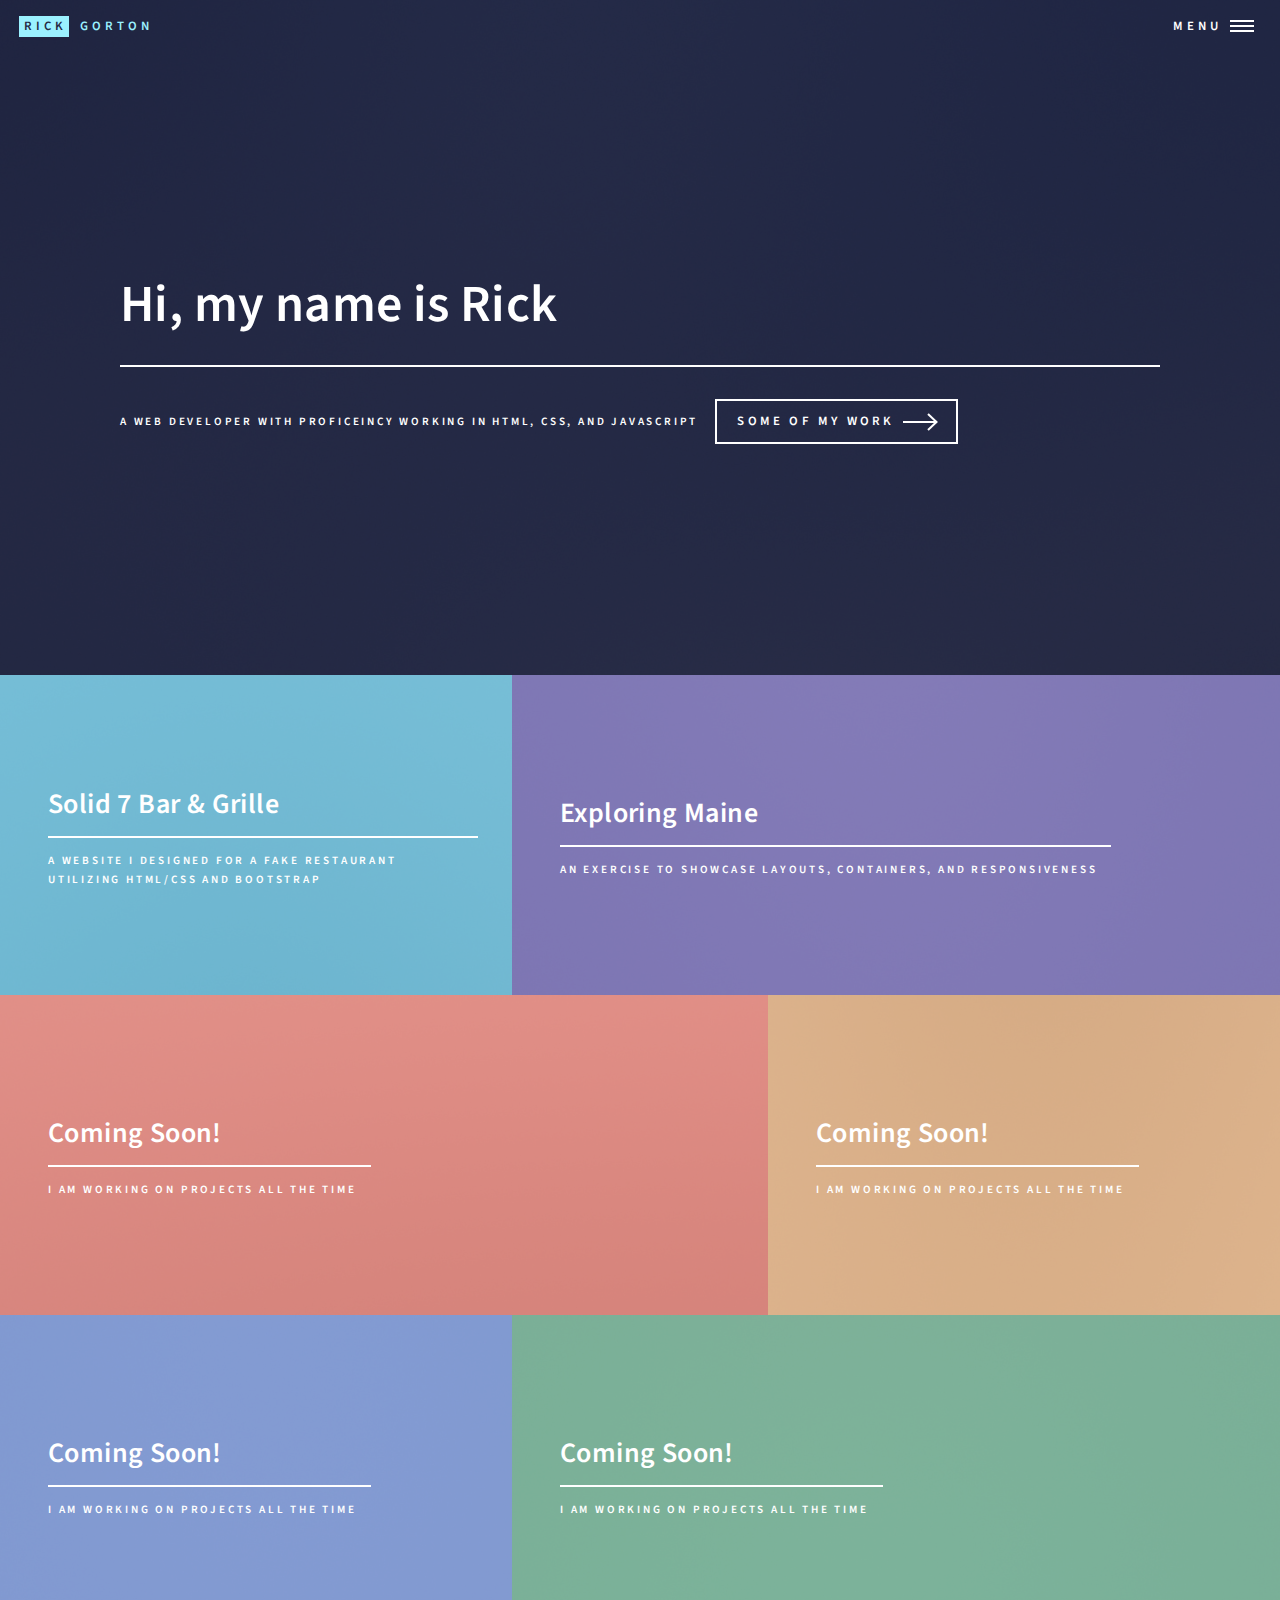
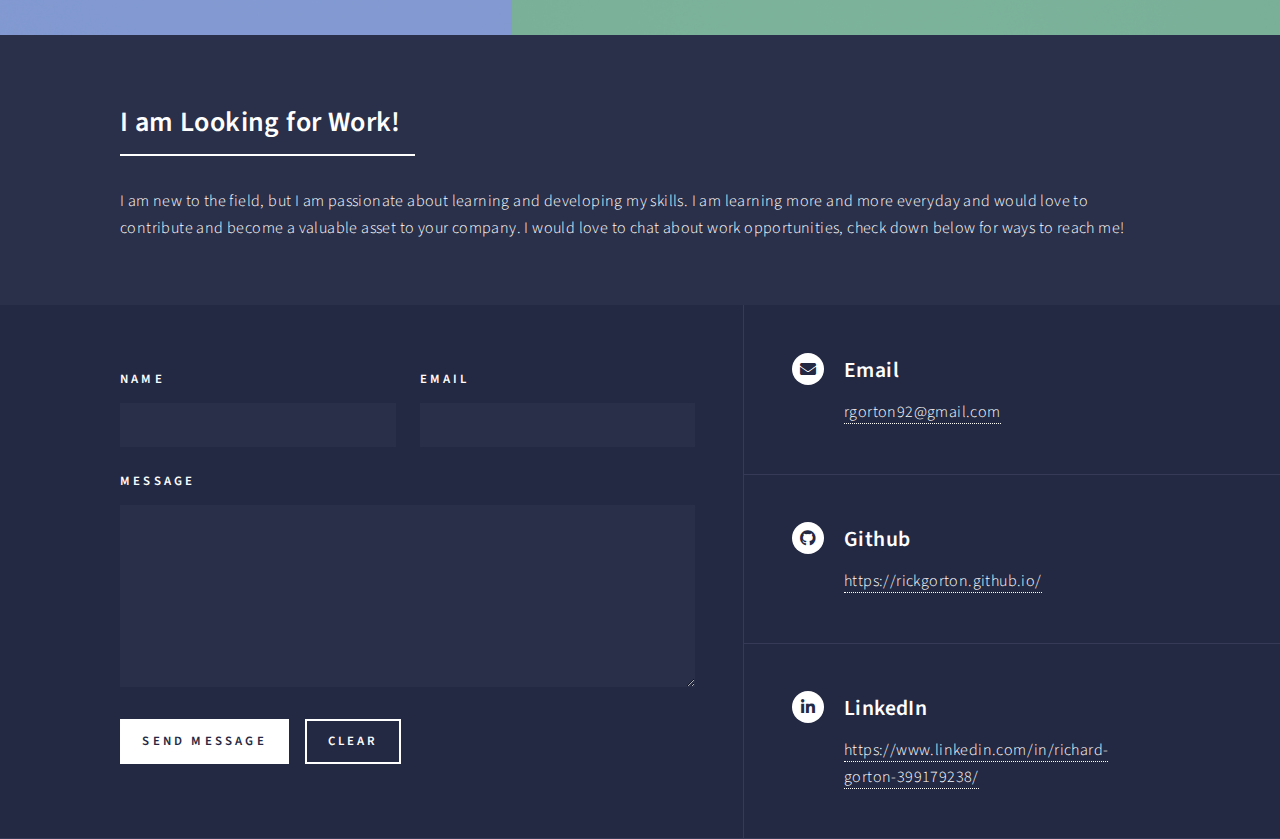
==== index.html @ b858488a "Add files via upload" ====
<!DOCTYPE HTML>
<html>

<head>
	<title>My Portfolio</title>
	<meta charset="utf-8" />
	<meta name="viewport" content="width=device-width, initial-scale=1, user-scalable=no" />
	<link rel="stylesheet" href="assets/css/main.css" />
	<noscript>
		<link rel="stylesheet" href="assets/css/noscript.css" />
	</noscript>
</head>

<body class="is-preload">

	<!-- Wrapper -->
	<div id="wrapper">

		<!-- Header -->
		<header id="header" class="alt">
			<a href="index.html" class="logo"><strong>Rick</strong> <span>Gorton</span></a>
			<nav>
				<a href="#menu">Menu</a>
			</nav>
		</header>

		<!-- Menu -->
		<nav id="menu">
			<ul class="links">
				<li><a href="index.html">Home</a></li>
				<li><a href="Solid 7/Solid 7.html">Restaurant Site Demo</a></li>
				<li><a href="Column Site/index.html">Photo Blog Demo</a></li>
				<li><a href="elements.html">Elements</a></li>
			</ul>
		</nav>

		<!-- Banner -->
		<section id="banner" class="major">
			<div class="inner">
				<header class="major">
					<h1>Hi, my name is Rick</h1>
				</header>
				<div class="content">
					<p>A Web Developer with proficeincy working in HTML, CSS, and Javascript</p>
					<ul class="actions">
						<li><a href="#one" class="button next scrolly">Some of my Work</a></li>
					</ul>
				</div>
			</div>
		</section>

		<!-- Main -->
		<div id="main">

			<!-- One -->
			<section id="one" class="tiles">
				<article>
					<span class="image">
						<img src="images/pic01.jpg" alt="" />
					</span>
					<header class="major">
						<h3><a href="Solid 7/Solid 7.html" class="link">Solid 7 Bar & Grille</a></h3>
						<p>A website I designed for a fake Restaurant utilizing HTML/CSS and Bootstrap</p>
					</header>
				</article>
				<article>
					<span class="image">
						<img src="images/pic02.jpg" alt="" />
					</span>
					<header class="major">
						<h3><a href="Column Site/index.html" class="link">Exploring Maine</a></h3>
						<p>An exercise to showcase layouts, containers, and responsiveness</p>
					</header>
				</article>
				<article>
					<span class="image">
						<img src="images/pic03.jpg" alt="" />
					</span>
					<header class="major">
						<h3>Coming Soon!</a></h3>
						<p>I am working on projects all the time</p>
					</header>
				</article>
				<article>
					<span class="image">
						<img src="images/pic04.jpg" alt="" />
					</span>
					<header class="major">
						<h3>Coming Soon!</a></h3>
						<p>I am working on projects all the time</p>
					</header>
				</article>
				<article>
					<span class="image">
						<img src="images/pic05.jpg" alt="" />
					</span>
					<header class="major">
						<h3>Coming Soon!</a></h3>
						<p>I am working on projects all the time</p>
					</header>
				</article>
				<article>
					<span class="image">
						<img src="images/pic06.jpg" alt="" />
					</span>
					<header class="major">
						<h3>Coming Soon!</a></h3>
						<p>I am working on projects all the time</p>
					</header>
				</article>
			</section>

			<!-- Two -->
			<section id="two">
				<div class="inner">
					<header class="major">
						<h2>I am Looking for Work!</h2>
					</header>
					<p> I am new to the field, but I am passionate about learning and developing my skills. I am
						learning more and more everyday and would love to contribute and become a valuable asset to your
						company. I would love to chat about work opportunities, check down below for ways to reach me!
					</p>
				</div>
			</section>

		</div>

		<!-- Contact -->
		<section id="contact">
			<div class="inner">
				<section>
					<form method="post" action="#">
						<div class="fields">
							<div class="field half">
								<label for="name">Name</label>
								<input type="text" name="name" id="name" required />
							</div>
							<div class="field half">
								<label for="email">Email</label>
								<input type="text" name="email" id="email" required />
							</div>
							<div class="field">
								<label for="message">Message</label>
								<textarea name="message" id="message" rows="6" required></textarea>
							</div>
						</div>
						<ul class="actions">
							<li><input type="submit" value="Send Message" class="primary" /></li>
							<li><input type="reset" value="Clear" /></li>
						</ul>
					</form>
				</section>
				<section class="split">
					<section>
						<div class="contact-method">
							<span class="icon solid alt fa-envelope"></span>
							<h3>Email</h3>
							<a href="mailto:rgorton92@gmail.com">rgorton92@gmail.com</a>
						</div>
					</section>
					<section>
						<div class="contact-method">
							<span class="icon brands alt fa-github"></span>
							<h3>Github</h3>
							<span><a href="https://rickgorton.github.io/">https://rickgorton.github.io/</a></span>
						</div>
					</section>
					<section>
						<div class="contact-method">
							<span class="icon brands alt fa-linkedin-in"></span>
							<h3>LinkedIn</h3>
							<span><a
									href="https://www.linkedin.com/in/richard-gorton-399179238/">https://www.linkedin.com/in/richard-gorton-399179238/</a></span>
						</div>
					</section>
				</section>
			</div>
		</section>
	</div>

	<!-- Scripts -->
	<script src="assets/js/jquery.min.js"></script>
	<script src="assets/js/jquery.scrolly.min.js"></script>
	<script src="assets/js/jquery.scrollex.min.js"></script>
	<script src="assets/js/browser.min.js"></script>
	<script src="assets/js/breakpoints.min.js"></script>
	<script src="assets/js/util.js"></script>
	<script src="assets/js/main.js"></script>

</body>

</html>
---- assets/css/main.css ----
@import url(fontawesome-all.min.css);
@import url("https://fonts.googleapis.com/css?family=Source+Sans+Pro:300,300italic,600,600italic");

/*
	Forty by HTML5 UP
	html5up.net | @ajlkn
	Free for personal and commercial use under the CCA 3.0 license (html5up.net/license)
*/

html, body, div, span, applet, object,
iframe, h1, h2, h3, h4, h5, h6, p, blockquote,
pre, a, abbr, acronym, address, big, cite,
code, del, dfn, em, img, ins, kbd, q, s, samp,
small, strike, strong, sub, sup, tt, var, b,
u, i, center, dl, dt, dd, ol, ul, li, fieldset,
form, label, legend, table, caption, tbody,
tfoot, thead, tr, th, td, article, aside,
canvas, details, embed, figure, figcaption,
footer, header, hgroup, menu, nav, output, ruby,
section, summary, time, mark, audio, video {
	margin: 0;
	padding: 0;
	border: 0;
	font-size: 100%;
	font: inherit;
	vertical-align: baseline;}

article, aside, details, figcaption, figure,
footer, header, hgroup, menu, nav, section {
	display: block;}

body {
	line-height: 1;
}

ol, ul {
	list-style: none;
}

blockquote, q {
	quotes: none;
}

	blockquote:before, blockquote:after, q:before, q:after {
		content: '';
		content: none;
	}

table {
	border-collapse: collapse;
	border-spacing: 0;
}

body {
	-webkit-text-size-adjust: none;
}

mark {
	background-color: transparent;
	color: inherit;
}

input::-moz-focus-inner {
	border: 0;
	padding: 0;
}

input, select, textarea {
	-moz-appearance: none;
	-webkit-appearance: none;
	-ms-appearance: none;
	appearance: none;
}

/* Basic */

	@-ms-viewport {
		width: device-width;
	}

	body {
		-ms-overflow-style: scrollbar;
	}

	@media screen and (max-width: 480px) {

		html, body {
			min-width: 320px;
		}

	}

	html {
		box-sizing: border-box;
	}

	*, *:before, *:after {
		box-sizing: inherit;
	}

	body {
		background: #242943;
	}

		body.is-preload *, body.is-preload *:before, body.is-preload *:after {
			-moz-animation: none !important;
			-webkit-animation: none !important;
			-ms-animation: none !important;
			animation: none !important;
			-moz-transition: none !important;
			-webkit-transition: none !important;
			-ms-transition: none !important;
			transition: none !important;
		}

/* Type */

	body, input, select, textarea {
		color: #ffffff;
		font-family: "Source Sans Pro", Helvetica, sans-serif;
		font-size: 17pt;
		font-weight: 300;
		letter-spacing: 0.025em;
		line-height: 1.65;
	}

		@media screen and (max-width: 1680px) {

			body, input, select, textarea {
				font-size: 14pt;
			}

		}

		@media screen and (max-width: 1280px) {

			body, input, select, textarea {
				font-size: 12pt;
			}

		}

		@media screen and (max-width: 360px) {

			body, input, select, textarea {
				font-size: 11pt;
			}

		}

	a {
		-moz-transition: color 0.2s ease-in-out, border-bottom-color 0.2s ease-in-out;
		-webkit-transition: color 0.2s ease-in-out, border-bottom-color 0.2s ease-in-out;
		-ms-transition: color 0.2s ease-in-out, border-bottom-color 0.2s ease-in-out;
		transition: color 0.2s ease-in-out, border-bottom-color 0.2s ease-in-out;
		border-bottom: dotted 1px;
		color: inherit;
		text-decoration: none;
	}

		a:hover {
			border-bottom-color: transparent;
			color: #9bf1ff !important;
		}

		a:active {
			color: #53e3fb !important;
		}

	strong, b {
		color: #ffffff;
		font-weight: 600;
	}

	em, i {
		font-style: italic;
	}

	p {
		margin: 0 0 2em 0;
	}

	h1, h2, h3, h4, h5, h6 {
		color: #ffffff;
		font-weight: 600;
		line-height: 1.65;
		margin: 0 0 1em 0;
	}

		h1 a, h2 a, h3 a, h4 a, h5 a, h6 a {
			color: inherit;
			border-bottom: 0;
		}

	h1 {
		font-size: 2.5em;
	}

	h2 {
		font-size: 1.75em;
	}

	h3 {
		font-size: 1.35em;
	}

	h4 {
		font-size: 1.1em;
	}

	h5 {
		font-size: 0.9em;
	}

	h6 {
		font-size: 0.7em;
	}

	@media screen and (max-width: 736px) {

		h1 {
			font-size: 2em;
		}

		h2 {
			font-size: 1.5em;
		}

		h3 {
			font-size: 1.25em;
		}

	}

	sub {
		font-size: 0.8em;
		position: relative;
		top: 0.5em;
	}

	sup {
		font-size: 0.8em;
		position: relative;
		top: -0.5em;
	}

	blockquote {
		border-left: solid 4px rgba(212, 212, 255, 0.1);
		font-style: italic;
		margin: 0 0 2em 0;
		padding: 0.5em 0 0.5em 2em;
	}

	code {
		background: rgba(212, 212, 255, 0.035);
		font-family: "Courier New", monospace;
		font-size: 0.9em;
		margin: 0 0.25em;
		padding: 0.25em 0.65em;
	}

	pre {
		-webkit-overflow-scrolling: touch;
		font-family: "Courier New", monospace;
		font-size: 0.9em;
		margin: 0 0 2em 0;
	}

		pre code {
			display: block;
			line-height: 1.75;
			padding: 1em 1.5em;
			overflow-x: auto;
		}

	hr {
		border: 0;
		border-bottom: solid 1px rgba(212, 212, 255, 0.1);
		margin: 2em 0;
	}

		hr.major {
			margin: 3em 0;
		}

	.align-left {
		text-align: left;
	}

	.align-center {
		text-align: center;
	}

	.align-right {
		text-align: right;
	}

/* Row */

	.row {
		display: flex;
		flex-wrap: wrap;
		box-sizing: border-box;
		align-items: stretch;
	}

		.row > * {
			box-sizing: border-box;
		}

		.row.gtr-uniform > * > :last-child {
			margin-bottom: 0;
		}

		.row.aln-left {
			justify-content: flex-start;
		}

		.row.aln-center {
			justify-content: center;
		}

		.row.aln-right {
			justify-content: flex-end;
		}

		.row.aln-top {
			align-items: flex-start;
		}

		.row.aln-middle {
			align-items: center;
		}

		.row.aln-bottom {
			align-items: flex-end;
		}

		.row > .imp {
			order: -1;
		}

		.row > .col-1 {
			width: 8.33333%;
		}

		.row > .off-1 {
			margin-left: 8.33333%;
		}

		.row > .col-2 {
			width: 16.66667%;
		}

		.row > .off-2 {
			margin-left: 16.66667%;
		}

		.row > .col-3 {
			width: 25%;
		}

		.row > .off-3 {
			margin-left: 25%;
		}

		.row > .col-4 {
			width: 33.33333%;
		}

		.row > .off-4 {
			margin-left: 33.33333%;
		}

		.row > .col-5 {
			width: 41.66667%;
		}

		.row > .off-5 {
			margin-left: 41.66667%;
		}

		.row > .col-6 {
			width: 50%;
		}

		.row > .off-6 {
			margin-left: 50%;
		}

		.row > .col-7 {
			width: 58.33333%;
		}

		.row > .off-7 {
			margin-left: 58.33333%;
		}

		.row > .col-8 {
			width: 66.66667%;
		}

		.row > .off-8 {
			margin-left: 66.66667%;
		}

		.row > .col-9 {
			width: 75%;
		}

		.row > .off-9 {
			margin-left: 75%;
		}

		.row > .col-10 {
			width: 83.33333%;
		}

		.row > .off-10 {
			margin-left: 83.33333%;
		}

		.row > .col-11 {
			width: 91.66667%;
		}

		.row > .off-11 {
			margin-left: 91.66667%;
		}

		.row > .col-12 {
			width: 100%;
		}

		.row > .off-12 {
			margin-left: 100%;
		}

		.row.gtr-0 {
			margin-top: 0;
			margin-left: 0em;
		}

			.row.gtr-0 > * {
				padding: 0 0 0 0em;
			}

			.row.gtr-0.gtr-uniform {
				margin-top: 0em;
			}

				.row.gtr-0.gtr-uniform > * {
					padding-top: 0em;
				}

		.row.gtr-25 {
			margin-top: 0;
			margin-left: -0.5em;
		}

			.row.gtr-25 > * {
				padding: 0 0 0 0.5em;
			}

			.row.gtr-25.gtr-uniform {
				margin-top: -0.5em;
			}

				.row.gtr-25.gtr-uniform > * {
					padding-top: 0.5em;
				}

		.row.gtr-50 {
			margin-top: 0;
			margin-left: -1em;
		}

			.row.gtr-50 > * {
				padding: 0 0 0 1em;
			}

			.row.gtr-50.gtr-uniform {
				margin-top: -1em;
			}

				.row.gtr-50.gtr-uniform > * {
					padding-top: 1em;
				}

		.row {
			margin-top: 0;
			margin-left: -2em;
		}

			.row > * {
				padding: 0 0 0 2em;
			}

			.row.gtr-uniform {
				margin-top: -2em;
			}

				.row.gtr-uniform > * {
					padding-top: 2em;
				}

		.row.gtr-150 {
			margin-top: 0;
			margin-left: -3em;
		}

			.row.gtr-150 > * {
				padding: 0 0 0 3em;
			}

			.row.gtr-150.gtr-uniform {
				margin-top: -3em;
			}

				.row.gtr-150.gtr-uniform > * {
					padding-top: 3em;
				}

		.row.gtr-200 {
			margin-top: 0;
			margin-left: -4em;
		}

			.row.gtr-200 > * {
				padding: 0 0 0 4em;
			}

			.row.gtr-200.gtr-uniform {
				margin-top: -4em;
			}

				.row.gtr-200.gtr-uniform > * {
					padding-top: 4em;
				}

		@media screen and (max-width: 1680px) {

			.row {
				display: flex;
				flex-wrap: wrap;
				box-sizing: border-box;
				align-items: stretch;
			}

				.row > * {
					box-sizing: border-box;
				}

				.row.gtr-uniform > * > :last-child {
					margin-bottom: 0;
				}

				.row.aln-left {
					justify-content: flex-start;
				}

				.row.aln-center {
					justify-content: center;
				}

				.row.aln-right {
					justify-content: flex-end;
				}

				.row.aln-top {
					align-items: flex-start;
				}

				.row.aln-middle {
					align-items: center;
				}

				.row.aln-bottom {
					align-items: flex-end;
				}

				.row > .imp-xlarge {
					order: -1;
				}

				.row > .col-1-xlarge {
					width: 8.33333%;
				}

				.row > .off-1-xlarge {
					margin-left: 8.33333%;
				}

				.row > .col-2-xlarge {
					width: 16.66667%;
				}

				.row > .off-2-xlarge {
					margin-left: 16.66667%;
				}

				.row > .col-3-xlarge {
					width: 25%;
				}

				.row > .off-3-xlarge {
					margin-left: 25%;
				}

				.row > .col-4-xlarge {
					width: 33.33333%;
				}

				.row > .off-4-xlarge {
					margin-left: 33.33333%;
				}

				.row > .col-5-xlarge {
					width: 41.66667%;
				}

				.row > .off-5-xlarge {
					margin-left: 41.66667%;
				}

				.row > .col-6-xlarge {
					width: 50%;
				}

				.row > .off-6-xlarge {
					margin-left: 50%;
				}

				.row > .col-7-xlarge {
					width: 58.33333%;
				}

				.row > .off-7-xlarge {
					margin-left: 58.33333%;
				}

				.row > .col-8-xlarge {
					width: 66.66667%;
				}

				.row > .off-8-xlarge {
					margin-left: 66.66667%;
				}

				.row > .col-9-xlarge {
					width: 75%;
				}

				.row > .off-9-xlarge {
					margin-left: 75%;
				}

				.row > .col-10-xlarge {
					width: 83.33333%;
				}

				.row > .off-10-xlarge {
					margin-left: 83.33333%;
				}

				.row > .col-11-xlarge {
					width: 91.66667%;
				}

				.row > .off-11-xlarge {
					margin-left: 91.66667%;
				}

				.row > .col-12-xlarge {
					width: 100%;
				}

				.row > .off-12-xlarge {
					margin-left: 100%;
				}

				.row.gtr-0 {
					margin-top: 0;
					margin-left: 0em;
				}

					.row.gtr-0 > * {
						padding: 0 0 0 0em;
					}

					.row.gtr-0.gtr-uniform {
						margin-top: 0em;
					}

						.row.gtr-0.gtr-uniform > * {
							padding-top: 0em;
						}

				.row.gtr-25 {
					margin-top: 0;
					margin-left: -0.5em;
				}

					.row.gtr-25 > * {
						padding: 0 0 0 0.5em;
					}

					.row.gtr-25.gtr-uniform {
						margin-top: -0.5em;
					}

						.row.gtr-25.gtr-uniform > * {
							padding-top: 0.5em;
						}

				.row.gtr-50 {
					margin-top: 0;
					margin-left: -1em;
				}

					.row.gtr-50 > * {
						padding: 0 0 0 1em;
					}

					.row.gtr-50.gtr-uniform {
						margin-top: -1em;
					}

						.row.gtr-50.gtr-uniform > * {
							padding-top: 1em;
						}

				.row {
					margin-top: 0;
					margin-left: -2em;
				}

					.row > * {
						padding: 0 0 0 2em;
					}

					.row.gtr-uniform {
						margin-top: -2em;
					}

						.row.gtr-uniform > * {
							padding-top: 2em;
						}

				.row.gtr-150 {
					margin-top: 0;
					margin-left: -3em;
				}

					.row.gtr-150 > * {
						padding: 0 0 0 3em;
					}

					.row.gtr-150.gtr-uniform {
						margin-top: -3em;
					}

						.row.gtr-150.gtr-uniform > * {
							padding-top: 3em;
						}

				.row.gtr-200 {
					margin-top: 0;
					margin-left: -4em;
				}

					.row.gtr-200 > * {
						padding: 0 0 0 4em;
					}

					.row.gtr-200.gtr-uniform {
						margin-top: -4em;
					}

						.row.gtr-200.gtr-uniform > * {
							padding-top: 4em;
						}

		}

		@media screen and (max-width: 1280px) {

			.row {
				display: flex;
				flex-wrap: wrap;
				box-sizing: border-box;
				align-items: stretch;
			}

				.row > * {
					box-sizing: border-box;
				}

				.row.gtr-uniform > * > :last-child {
					margin-bottom: 0;
				}

				.row.aln-left {
					justify-content: flex-start;
				}

				.row.aln-center {
					justify-content: center;
				}

				.row.aln-right {
					justify-content: flex-end;
				}

				.row.aln-top {
					align-items: flex-start;
				}

				.row.aln-middle {
					align-items: center;
				}

				.row.aln-bottom {
					align-items: flex-end;
				}

				.row > .imp-large {
					order: -1;
				}

				.row > .col-1-large {
					width: 8.33333%;
				}

				.row > .off-1-large {
					margin-left: 8.33333%;
				}

				.row > .col-2-large {
					width: 16.66667%;
				}

				.row > .off-2-large {
					margin-left: 16.66667%;
				}

				.row > .col-3-large {
					width: 25%;
				}

				.row > .off-3-large {
					margin-left: 25%;
				}

				.row > .col-4-large {
					width: 33.33333%;
				}

				.row > .off-4-large {
					margin-left: 33.33333%;
				}

				.row > .col-5-large {
					width: 41.66667%;
				}

				.row > .off-5-large {
					margin-left: 41.66667%;
				}

				.row > .col-6-large {
					width: 50%;
				}

				.row > .off-6-large {
					margin-left: 50%;
				}

				.row > .col-7-large {
					width: 58.33333%;
				}

				.row > .off-7-large {
					margin-left: 58.33333%;
				}

				.row > .col-8-large {
					width: 66.66667%;
				}

				.row > .off-8-large {
					margin-left: 66.66667%;
				}

				.row > .col-9-large {
					width: 75%;
				}

				.row > .off-9-large {
					margin-left: 75%;
				}

				.row > .col-10-large {
					width: 83.33333%;
				}

				.row > .off-10-large {
					margin-left: 83.33333%;
				}

				.row > .col-11-large {
					width: 91.66667%;
				}

				.row > .off-11-large {
					margin-left: 91.66667%;
				}

				.row > .col-12-large {
					width: 100%;
				}

				.row > .off-12-large {
					margin-left: 100%;
				}

				.row.gtr-0 {
					margin-top: 0;
					margin-left: 0em;
				}

					.row.gtr-0 > * {
						padding: 0 0 0 0em;
					}

					.row.gtr-0.gtr-uniform {
						margin-top: 0em;
					}

						.row.gtr-0.gtr-uniform > * {
							padding-top: 0em;
						}

				.row.gtr-25 {
					margin-top: 0;
					margin-left: -0.375em;
				}

					.row.gtr-25 > * {
						padding: 0 0 0 0.375em;
					}

					.row.gtr-25.gtr-uniform {
						margin-top: -0.375em;
					}

						.row.gtr-25.gtr-uniform > * {
							padding-top: 0.375em;
						}

				.row.gtr-50 {
					margin-top: 0;
					margin-left: -0.75em;
				}

					.row.gtr-50 > * {
						padding: 0 0 0 0.75em;
					}

					.row.gtr-50.gtr-uniform {
						margin-top: -0.75em;
					}

						.row.gtr-50.gtr-uniform > * {
							padding-top: 0.75em;
						}

				.row {
					margin-top: 0;
					margin-left: -1.5em;
				}

					.row > * {
						padding: 0 0 0 1.5em;
					}

					.row.gtr-uniform {
						margin-top: -1.5em;
					}

						.row.gtr-uniform > * {
							padding-top: 1.5em;
						}

				.row.gtr-150 {
					margin-top: 0;
					margin-left: -2.25em;
				}

					.row.gtr-150 > * {
						padding: 0 0 0 2.25em;
					}

					.row.gtr-150.gtr-uniform {
						margin-top: -2.25em;
					}

						.row.gtr-150.gtr-uniform > * {
							padding-top: 2.25em;
						}

				.row.gtr-200 {
					margin-top: 0;
					margin-left: -3em;
				}

					.row.gtr-200 > * {
						padding: 0 0 0 3em;
					}

					.row.gtr-200.gtr-uniform {
						margin-top: -3em;
					}

						.row.gtr-200.gtr-uniform > * {
							padding-top: 3em;
						}

		}

		@media screen and (max-width: 980px) {

			.row {
				display: flex;
				flex-wrap: wrap;
				box-sizing: border-box;
				align-items: stretch;
			}

				.row > * {
					box-sizing: border-box;
				}

				.row.gtr-uniform > * > :last-child {
					margin-bottom: 0;
				}

				.row.aln-left {
					justify-content: flex-start;
				}

				.row.aln-center {
					justify-content: center;
				}

				.row.aln-right {
					justify-content: flex-end;
				}

				.row.aln-top {
					align-items: flex-start;
				}

				.row.aln-middle {
					align-items: center;
				}

				.row.aln-bottom {
					align-items: flex-end;
				}

				.row > .imp-medium {
					order: -1;
				}

				.row > .col-1-medium {
					width: 8.33333%;
				}

				.row > .off-1-medium {
					margin-left: 8.33333%;
				}

				.row > .col-2-medium {
					width: 16.66667%;
				}

				.row > .off-2-medium {
					margin-left: 16.66667%;
				}

				.row > .col-3-medium {
					width: 25%;
				}

				.row > .off-3-medium {
					margin-left: 25%;
				}

				.row > .col-4-medium {
					width: 33.33333%;
				}

				.row > .off-4-medium {
					margin-left: 33.33333%;
				}

				.row > .col-5-medium {
					width: 41.66667%;
				}

				.row > .off-5-medium {
					margin-left: 41.66667%;
				}

				.row > .col-6-medium {
					width: 50%;
				}

				.row > .off-6-medium {
					margin-left: 50%;
				}

				.row > .col-7-medium {
					width: 58.33333%;
				}

				.row > .off-7-medium {
					margin-left: 58.33333%;
				}

				.row > .col-8-medium {
					width: 66.66667%;
				}

				.row > .off-8-medium {
					margin-left: 66.66667%;
				}

				.row > .col-9-medium {
					width: 75%;
				}

				.row > .off-9-medium {
					margin-left: 75%;
				}

				.row > .col-10-medium {
					width: 83.33333%;
				}

				.row > .off-10-medium {
					margin-left: 83.33333%;
				}

				.row > .col-11-medium {
					width: 91.66667%;
				}

				.row > .off-11-medium {
					margin-left: 91.66667%;
				}

				.row > .col-12-medium {
					width: 100%;
				}

				.row > .off-12-medium {
					margin-left: 100%;
				}

				.row.gtr-0 {
					margin-top: 0;
					margin-left: 0em;
				}

					.row.gtr-0 > * {
						padding: 0 0 0 0em;
					}

					.row.gtr-0.gtr-uniform {
						margin-top: 0em;
					}

						.row.gtr-0.gtr-uniform > * {
							padding-top: 0em;
						}

				.row.gtr-25 {
					margin-top: 0;
					margin-left: -0.375em;
				}

					.row.gtr-25 > * {
						padding: 0 0 0 0.375em;
					}

					.row.gtr-25.gtr-uniform {
						margin-top: -0.375em;
					}

						.row.gtr-25.gtr-uniform > * {
							padding-top: 0.375em;
						}

				.row.gtr-50 {
					margin-top: 0;
					margin-left: -0.75em;
				}

					.row.gtr-50 > * {
						padding: 0 0 0 0.75em;
					}

					.row.gtr-50.gtr-uniform {
						margin-top: -0.75em;
					}

						.row.gtr-50.gtr-uniform > * {
							padding-top: 0.75em;
						}

				.row {
					margin-top: 0;
					margin-left: -1.5em;
				}

					.row > * {
						padding: 0 0 0 1.5em;
					}

					.row.gtr-uniform {
						margin-top: -1.5em;
					}

						.row.gtr-uniform > * {
							padding-top: 1.5em;
						}

				.row.gtr-150 {
					margin-top: 0;
					margin-left: -2.25em;
				}

					.row.gtr-150 > * {
						padding: 0 0 0 2.25em;
					}

					.row.gtr-150.gtr-uniform {
						margin-top: -2.25em;
					}

						.row.gtr-150.gtr-uniform > * {
							padding-top: 2.25em;
						}

				.row.gtr-200 {
					margin-top: 0;
					margin-left: -3em;
				}

					.row.gtr-200 > * {
						padding: 0 0 0 3em;
					}

					.row.gtr-200.gtr-uniform {
						margin-top: -3em;
					}

						.row.gtr-200.gtr-uniform > * {
							padding-top: 3em;
						}

		}

		@media screen and (max-width: 736px) {

			.row {
				display: flex;
				flex-wrap: wrap;
				box-sizing: border-box;
				align-items: stretch;
			}

				.row > * {
					box-sizing: border-box;
				}

				.row.gtr-uniform > * > :last-child {
					margin-bottom: 0;
				}

				.row.aln-left {
					justify-content: flex-start;
				}

				.row.aln-center {
					justify-content: center;
				}

				.row.aln-right {
					justify-content: flex-end;
				}

				.row.aln-top {
					align-items: flex-start;
				}

				.row.aln-middle {
					align-items: center;
				}

				.row.aln-bottom {
					align-items: flex-end;
				}

				.row > .imp-small {
					order: -1;
				}

				.row > .col-1-small {
					width: 8.33333%;
				}

				.row > .off-1-small {
					margin-left: 8.33333%;
				}

				.row > .col-2-small {
					width: 16.66667%;
				}

				.row > .off-2-small {
					margin-left: 16.66667%;
				}

				.row > .col-3-small {
					width: 25%;
				}

				.row > .off-3-small {
					margin-left: 25%;
				}

				.row > .col-4-small {
					width: 33.33333%;
				}

				.row > .off-4-small {
					margin-left: 33.33333%;
				}

				.row > .col-5-small {
					width: 41.66667%;
				}

				.row > .off-5-small {
					margin-left: 41.66667%;
				}

				.row > .col-6-small {
					width: 50%;
				}

				.row > .off-6-small {
					margin-left: 50%;
				}

				.row > .col-7-small {
					width: 58.33333%;
				}

				.row > .off-7-small {
					margin-left: 58.33333%;
				}

				.row > .col-8-small {
					width: 66.66667%;
				}

				.row > .off-8-small {
					margin-left: 66.66667%;
				}

				.row > .col-9-small {
					width: 75%;
				}

				.row > .off-9-small {
					margin-left: 75%;
				}

				.row > .col-10-small {
					width: 83.33333%;
				}

				.row > .off-10-small {
					margin-left: 83.33333%;
				}

				.row > .col-11-small {
					width: 91.66667%;
				}

				.row > .off-11-small {
					margin-left: 91.66667%;
				}

				.row > .col-12-small {
					width: 100%;
				}

				.row > .off-12-small {
					margin-left: 100%;
				}

				.row.gtr-0 {
					margin-top: 0;
					margin-left: 0em;
				}

					.row.gtr-0 > * {
						padding: 0 0 0 0em;
					}

					.row.gtr-0.gtr-uniform {
						margin-top: 0em;
					}

						.row.gtr-0.gtr-uniform > * {
							padding-top: 0em;
						}

				.row.gtr-25 {
					margin-top: 0;
					margin-left: -0.3125em;
				}

					.row.gtr-25 > * {
						padding: 0 0 0 0.3125em;
					}

					.row.gtr-25.gtr-uniform {
						margin-top: -0.3125em;
					}

						.row.gtr-25.gtr-uniform > * {
							padding-top: 0.3125em;
						}

				.row.gtr-50 {
					margin-top: 0;
					margin-left: -0.625em;
				}

					.row.gtr-50 > * {
						padding: 0 0 0 0.625em;
					}

					.row.gtr-50.gtr-uniform {
						margin-top: -0.625em;
					}

						.row.gtr-50.gtr-uniform > * {
							padding-top: 0.625em;
						}

				.row {
					margin-top: 0;
					margin-left: -1.25em;
				}

					.row > * {
						padding: 0 0 0 1.25em;
					}

					.row.gtr-uniform {
						margin-top: -1.25em;
					}

						.row.gtr-uniform > * {
							padding-top: 1.25em;
						}

				.row.gtr-150 {
					margin-top: 0;
					margin-left: -1.875em;
				}

					.row.gtr-150 > * {
						padding: 0 0 0 1.875em;
					}

					.row.gtr-150.gtr-uniform {
						margin-top: -1.875em;
					}

						.row.gtr-150.gtr-uniform > * {
							padding-top: 1.875em;
						}

				.row.gtr-200 {
					margin-top: 0;
					margin-left: -2.5em;
				}

					.row.gtr-200 > * {
						padding: 0 0 0 2.5em;
					}

					.row.gtr-200.gtr-uniform {
						margin-top: -2.5em;
					}

						.row.gtr-200.gtr-uniform > * {
							padding-top: 2.5em;
						}

		}

		@media screen and (max-width: 480px) {

			.row {
				display: flex;
				flex-wrap: wrap;
				box-sizing: border-box;
				align-items: stretch;
			}

				.row > * {
					box-sizing: border-box;
				}

				.row.gtr-uniform > * > :last-child {
					margin-bottom: 0;
				}

				.row.aln-left {
					justify-content: flex-start;
				}

				.row.aln-center {
					justify-content: center;
				}

				.row.aln-right {
					justify-content: flex-end;
				}

				.row.aln-top {
					align-items: flex-start;
				}

				.row.aln-middle {
					align-items: center;
				}

				.row.aln-bottom {
					align-items: flex-end;
				}

				.row > .imp-xsmall {
					order: -1;
				}

				.row > .col-1-xsmall {
					width: 8.33333%;
				}

				.row > .off-1-xsmall {
					margin-left: 8.33333%;
				}

				.row > .col-2-xsmall {
					width: 16.66667%;
				}

				.row > .off-2-xsmall {
					margin-left: 16.66667%;
				}

				.row > .col-3-xsmall {
					width: 25%;
				}

				.row > .off-3-xsmall {
					margin-left: 25%;
				}

				.row > .col-4-xsmall {
					width: 33.33333%;
				}

				.row > .off-4-xsmall {
					margin-left: 33.33333%;
				}

				.row > .col-5-xsmall {
					width: 41.66667%;
				}

				.row > .off-5-xsmall {
					margin-left: 41.66667%;
				}

				.row > .col-6-xsmall {
					width: 50%;
				}

				.row > .off-6-xsmall {
					margin-left: 50%;
				}

				.row > .col-7-xsmall {
					width: 58.33333%;
				}

				.row > .off-7-xsmall {
					margin-left: 58.33333%;
				}

				.row > .col-8-xsmall {
					width: 66.66667%;
				}

				.row > .off-8-xsmall {
					margin-left: 66.66667%;
				}

				.row > .col-9-xsmall {
					width: 75%;
				}

				.row > .off-9-xsmall {
					margin-left: 75%;
				}

				.row > .col-10-xsmall {
					width: 83.33333%;
				}

				.row > .off-10-xsmall {
					margin-left: 83.33333%;
				}

				.row > .col-11-xsmall {
					width: 91.66667%;
				}

				.row > .off-11-xsmall {
					margin-left: 91.66667%;
				}

				.row > .col-12-xsmall {
					width: 100%;
				}

				.row > .off-12-xsmall {
					margin-left: 100%;
				}

				.row.gtr-0 {
					margin-top: 0;
					margin-left: 0em;
				}

					.row.gtr-0 > * {
						padding: 0 0 0 0em;
					}

					.row.gtr-0.gtr-uniform {
						margin-top: 0em;
					}

						.row.gtr-0.gtr-uniform > * {
							padding-top: 0em;
						}

				.row.gtr-25 {
					margin-top: 0;
					margin-left: -0.3125em;
				}

					.row.gtr-25 > * {
						padding: 0 0 0 0.3125em;
					}

					.row.gtr-25.gtr-uniform {
						margin-top: -0.3125em;
					}

						.row.gtr-25.gtr-uniform > * {
							padding-top: 0.3125em;
						}

				.row.gtr-50 {
					margin-top: 0;
					margin-left: -0.625em;
				}

					.row.gtr-50 > * {
						padding: 0 0 0 0.625em;
					}

					.row.gtr-50.gtr-uniform {
						margin-top: -0.625em;
					}

						.row.gtr-50.gtr-uniform > * {
							padding-top: 0.625em;
						}

				.row {
					margin-top: 0;
					margin-left: -1.25em;
				}

					.row > * {
						padding: 0 0 0 1.25em;
					}

					.row.gtr-uniform {
						margin-top: -1.25em;
					}

						.row.gtr-uniform > * {
							padding-top: 1.25em;
						}

				.row.gtr-150 {
					margin-top: 0;
					margin-left: -1.875em;
				}

					.row.gtr-150 > * {
						padding: 0 0 0 1.875em;
					}

					.row.gtr-150.gtr-uniform {
						margin-top: -1.875em;
					}

						.row.gtr-150.gtr-uniform > * {
							padding-top: 1.875em;
						}

				.row.gtr-200 {
					margin-top: 0;
					margin-left: -2.5em;
				}

					.row.gtr-200 > * {
						padding: 0 0 0 2.5em;
					}

					.row.gtr-200.gtr-uniform {
						margin-top: -2.5em;
					}

						.row.gtr-200.gtr-uniform > * {
							padding-top: 2.5em;
						}

		}

/* Section/Article */

	section.special, article.special {
		text-align: center;
	}

	header.major {
		width: -moz-max-content;
		width: -webkit-max-content;
		width: -ms-max-content;
		width: max-content;
		margin-bottom: 2em;
	}

		header.major > :first-child {
			margin-bottom: 0;
			width: calc(100% + 0.5em);
		}

			header.major > :first-child:after {
				content: '';
				background-color: #ffffff;
				display: block;
				height: 2px;
				margin: 0.325em 0 0.5em 0;
				width: 100%;
			}

		header.major > p {
			font-size: 0.7em;
			font-weight: 600;
			letter-spacing: 0.25em;
			margin-bottom: 0;
			text-transform: uppercase;
		}

		body.is-ie header.major > :first-child:after {
			max-width: 9em;
		}

		body.is-ie header.major > h1:after {
			max-width: 100% !important;
		}

	@media screen and (max-width: 736px) {

		header.major > p br {
			display: none;
		}

	}

/* Form */

	form {
		margin: 0 0 2em 0;
	}

		form > :last-child {
			margin-bottom: 0;
		}

		form > .fields {
			display: -moz-flex;
			display: -webkit-flex;
			display: -ms-flex;
			display: flex;
			-moz-flex-wrap: wrap;
			-webkit-flex-wrap: wrap;
			-ms-flex-wrap: wrap;
			flex-wrap: wrap;
			width: calc(100% + 3em);
			margin: -1.5em 0 2em -1.5em;
		}

			form > .fields > .field {
				-moz-flex-grow: 0;
				-webkit-flex-grow: 0;
				-ms-flex-grow: 0;
				flex-grow: 0;
				-moz-flex-shrink: 0;
				-webkit-flex-shrink: 0;
				-ms-flex-shrink: 0;
				flex-shrink: 0;
				padding: 1.5em 0 0 1.5em;
				width: calc(100% - 1.5em);
			}

				form > .fields > .field.half {
					width: calc(50% - 0.75em);
				}

				form > .fields > .field.third {
					width: calc(100%/3 - 0.5em);
				}

				form > .fields > .field.quarter {
					width: calc(25% - 0.375em);
				}

		@media screen and (max-width: 480px) {

			form > .fields {
				width: calc(100% + 3em);
				margin: -1.5em 0 2em -1.5em;
			}

				form > .fields > .field {
					padding: 1.5em 0 0 1.5em;
					width: calc(100% - 1.5em);
				}

					form > .fields > .field.half {
						width: calc(100% - 1.5em);
					}

					form > .fields > .field.third {
						width: calc(100% - 1.5em);
					}

					form > .fields > .field.quarter {
						width: calc(100% - 1.5em);
					}

		}

	label {
		color: #ffffff;
		display: block;
		font-size: 0.8em;
		font-weight: 600;
		letter-spacing: 0.25em;
		margin: 0 0 1em 0;
		text-transform: uppercase;
	}

	input[type="text"],
	input[type="password"],
	input[type="email"],
	input[type="tel"],
	input[type="search"],
	input[type="url"],
	select,
	textarea {
		-moz-appearance: none;
		-webkit-appearance: none;
		-ms-appearance: none;
		appearance: none;
		background: rgba(212, 212, 255, 0.035);
		border: none;
		border-radius: 0;
		color: inherit;
		display: block;
		outline: 0;
		padding: 0 1em;
		text-decoration: none;
		width: 100%;
	}

		input[type="text"]:invalid,
		input[type="password"]:invalid,
		input[type="email"]:invalid,
		input[type="tel"]:invalid,
		input[type="search"]:invalid,
		input[type="url"]:invalid,
		select:invalid,
		textarea:invalid {
			box-shadow: none;
		}

		input[type="text"]:focus,
		input[type="password"]:focus,
		input[type="email"]:focus,
		input[type="tel"]:focus,
		input[type="search"]:focus,
		input[type="url"]:focus,
		select:focus,
		textarea:focus {
			border-color: #9bf1ff;
			box-shadow: 0 0 0 2px #9bf1ff;
		}

	select {
		background-image: url("data:image/svg+xml;charset=utf8,%3Csvg xmlns='http://www.w3.org/2000/svg' width='40' height='40' preserveAspectRatio='none' viewBox='0 0 40 40'%3E%3Cpath d='M9.4,12.3l10.4,10.4l10.4-10.4c0.2-0.2,0.5-0.4,0.9-0.4c0.3,0,0.6,0.1,0.9,0.4l3.3,3.3c0.2,0.2,0.4,0.5,0.4,0.9 c0,0.4-0.1,0.6-0.4,0.9L20.7,31.9c-0.2,0.2-0.5,0.4-0.9,0.4c-0.3,0-0.6-0.1-0.9-0.4L4.3,17.3c-0.2-0.2-0.4-0.5-0.4-0.9 c0-0.4,0.1-0.6,0.4-0.9l3.3-3.3c0.2-0.2,0.5-0.4,0.9-0.4S9.1,12.1,9.4,12.3z' fill='rgba(212, 212, 255, 0.1)' /%3E%3C/svg%3E");
		background-size: 1.25rem;
		background-repeat: no-repeat;
		background-position: calc(100% - 1rem) center;
		height: 2.75em;
		padding-right: 2.75em;
		text-overflow: ellipsis;
	}

		select option {
			color: #ffffff;
			background: #242943;
		}

		select:focus::-ms-value {
			background-color: transparent;
		}

		select::-ms-expand {
			display: none;
		}

	input[type="text"],
	input[type="password"],
	input[type="email"],
	input[type="tel"],
	input[type="search"],
	input[type="url"],
	select {
		height: 2.75em;
	}

	textarea {
		padding: 0.75em 1em;
	}

	input[type="checkbox"],
	input[type="radio"] {
		-moz-appearance: none;
		-webkit-appearance: none;
		-ms-appearance: none;
		appearance: none;
		display: block;
		float: left;
		margin-right: -2em;
		opacity: 0;
		width: 1em;
		z-index: -1;
	}

		input[type="checkbox"] + label,
		input[type="radio"] + label {
			text-decoration: none;
			color: #ffffff;
			cursor: pointer;
			display: inline-block;
			font-weight: 300;
			padding-left: 2.65em;
			padding-right: 0.75em;
			position: relative;
		}

			input[type="checkbox"] + label:before,
			input[type="radio"] + label:before {
				-moz-osx-font-smoothing: grayscale;
				-webkit-font-smoothing: antialiased;
				display: inline-block;
				font-style: normal;
				font-variant: normal;
				text-rendering: auto;
				line-height: 1;
				text-transform: none !important;
				font-family: 'Font Awesome 5 Free';
				font-weight: 900;
			}

			input[type="checkbox"] + label:before,
			input[type="radio"] + label:before {
				background: rgba(212, 212, 255, 0.035);
				content: '';
				display: inline-block;
				font-size: 0.8em;
				height: 2.0625em;
				left: 0;
				letter-spacing: 0;
				line-height: 2.0625em;
				position: absolute;
				text-align: center;
				top: 0;
				width: 2.0625em;
			}

		input[type="checkbox"]:checked + label:before,
		input[type="radio"]:checked + label:before {
			background: #ffffff;
			border-color: #9bf1ff;
			content: '\f00c';
			color: #242943;
		}

		input[type="checkbox"]:focus + label:before,
		input[type="radio"]:focus + label:before {
			box-shadow: 0 0 0 2px #9bf1ff;
		}

	input[type="radio"] + label:before {
		border-radius: 100%;
	}

	::-webkit-input-placeholder {
		color: rgba(244, 244, 255, 0.2) !important;
		opacity: 1.0;
	}

	:-moz-placeholder {
		color: rgba(244, 244, 255, 0.2) !important;
		opacity: 1.0;
	}

	::-moz-placeholder {
		color: rgba(244, 244, 255, 0.2) !important;
		opacity: 1.0;
	}

	:-ms-input-placeholder {
		color: rgba(244, 244, 255, 0.2) !important;
		opacity: 1.0;
	}

/* Box */

	.box {
		border: solid 1px rgba(212, 212, 255, 0.1);
		margin-bottom: 2em;
		padding: 1.5em;
	}

		.box > :last-child,
		.box > :last-child > :last-child,
		.box > :last-child > :last-child > :last-child {
			margin-bottom: 0;
		}

		.box.alt {
			border: 0;
			border-radius: 0;
			padding: 0;
		}

/* Icon */

	.icon {
		text-decoration: none;
		border-bottom: none;
		position: relative;
	}

		.icon:before {
			-moz-osx-font-smoothing: grayscale;
			-webkit-font-smoothing: antialiased;
			display: inline-block;
			font-style: normal;
			font-variant: normal;
			text-rendering: auto;
			line-height: 1;
			text-transform: none !important;
			font-family: 'Font Awesome 5 Free';
			font-weight: 400;
		}

		.icon > .label {
			display: none;
		}

		.icon:before {
			line-height: inherit;
		}

		.icon.solid:before {
			font-weight: 900;
		}

		.icon.brands:before {
			font-family: 'Font Awesome 5 Brands';
		}

		.icon.alt:before {
			background-color: #ffffff;
			border-radius: 100%;
			color: #242943;
			display: inline-block;
			height: 2em;
			line-height: 2em;
			text-align: center;
			width: 2em;
		}

	a.icon.alt:before {
		-moz-transition: background-color 0.2s ease-in-out;
		-webkit-transition: background-color 0.2s ease-in-out;
		-ms-transition: background-color 0.2s ease-in-out;
		transition: background-color 0.2s ease-in-out;
	}

	a.icon.alt:hover:before {
		background-color: #6fc3df;
	}

	a.icon.alt:active:before {
		background-color: #37a6cb;
	}

/* Image */

	.image {
		border: 0;
		display: inline-block;
		position: relative;
	}

		.image img {
			display: block;
		}

		.image.left, .image.right {
			max-width: 30%;
		}

			.image.left img, .image.right img {
				width: 100%;
			}

		.image.left {
			float: left;
			margin: 0 1.5em 1.25em 0;
			top: 0.25em;
		}

		.image.right {
			float: right;
			margin: 0 0 1.25em 1.5em;
			top: 0.25em;
		}

		.image.fit {
			display: block;
			margin: 0 0 2em 0;
			width: 100%;
		}

			.image.fit img {
				width: 100%;
			}

		.image.main {
			display: block;
			margin: 2.5em 0;
			width: 100%;
		}

			.image.main img {
				width: 100%;
			}

			@media screen and (max-width: 736px) {

				.image.main {
					margin: 1.5em 0;
				}

			}

/* List */

	ol {
		list-style: decimal;
		margin: 0 0 2em 0;
		padding-left: 1.25em;
	}

		ol li {
			padding-left: 0.25em;
		}

	ul {
		list-style: disc;
		margin: 0 0 2em 0;
		padding-left: 1em;
	}

		ul li {
			padding-left: 0.5em;
		}

		ul.alt {
			list-style: none;
			padding-left: 0;
		}

			ul.alt li {
				border-top: solid 1px rgba(212, 212, 255, 0.1);
				padding: 0.5em 0;
			}

				ul.alt li:first-child {
					border-top: 0;
					padding-top: 0;
				}

	dl {
		margin: 0 0 2em 0;
	}

		dl dt {
			display: block;
			font-weight: 600;
			margin: 0 0 1em 0;
		}

		dl dd {
			margin-left: 2em;
		}

/* Actions */

	ul.actions {
		display: -moz-flex;
		display: -webkit-flex;
		display: -ms-flex;
		display: flex;
		cursor: default;
		list-style: none;
		margin-left: -1em;
		padding-left: 0;
	}

		ul.actions li {
			padding: 0 0 0 1em;
			vertical-align: middle;
		}

		ul.actions.special {
			-moz-justify-content: center;
			-webkit-justify-content: center;
			-ms-justify-content: center;
			justify-content: center;
			width: 100%;
			margin-left: 0;
		}

			ul.actions.special li:first-child {
				padding-left: 0;
			}

		ul.actions.stacked {
			-moz-flex-direction: column;
			-webkit-flex-direction: column;
			-ms-flex-direction: column;
			flex-direction: column;
			margin-left: 0;
		}

			ul.actions.stacked li {
				padding: 1.3em 0 0 0;
			}

				ul.actions.stacked li:first-child {
					padding-top: 0;
				}

		ul.actions.fit {
			width: calc(100% + 1em);
		}

			ul.actions.fit li {
				-moz-flex-grow: 1;
				-webkit-flex-grow: 1;
				-ms-flex-grow: 1;
				flex-grow: 1;
				-moz-flex-shrink: 1;
				-webkit-flex-shrink: 1;
				-ms-flex-shrink: 1;
				flex-shrink: 1;
				width: 100%;
			}

				ul.actions.fit li > * {
					width: 100%;
				}

			ul.actions.fit.stacked {
				width: 100%;
			}

/* Icons */

	ul.icons {
		cursor: default;
		list-style: none;
		padding-left: 0;
	}

		ul.icons li {
			display: inline-block;
			padding: 0 1em 0 0;
		}

			ul.icons li:last-child {
				padding-right: 0;
			}

		@media screen and (max-width: 736px) {

			ul.icons li {
				padding: 0 0.75em 0 0;
			}

		}

/* Pagination */

	ul.pagination {
		cursor: default;
		list-style: none;
		padding-left: 0;
	}

		ul.pagination li {
			display: inline-block;
			padding-left: 0;
			vertical-align: middle;
		}

			ul.pagination li > .page {
				-moz-transition: background-color 0.2s ease-in-out, color 0.2s ease-in-out;
				-webkit-transition: background-color 0.2s ease-in-out, color 0.2s ease-in-out;
				-ms-transition: background-color 0.2s ease-in-out, color 0.2s ease-in-out;
				transition: background-color 0.2s ease-in-out, color 0.2s ease-in-out;
				border-bottom: 0;
				display: inline-block;
				font-size: 0.8em;
				font-weight: 600;
				height: 1.5em;
				line-height: 1.5em;
				margin: 0 0.125em;
				min-width: 1.5em;
				padding: 0 0.5em;
				text-align: center;
			}

				ul.pagination li > .page.active {
					background-color: #ffffff;
					color: #242943;
				}

					ul.pagination li > .page.active:hover {
						background-color: #9bf1ff;
						color: #242943 !important;
					}

					ul.pagination li > .page.active:active {
						background-color: #53e3fb;
					}

			ul.pagination li:first-child {
				padding-right: 0.75em;
			}

			ul.pagination li:last-child {
				padding-left: 0.75em;
			}

		@media screen and (max-width: 480px) {

			ul.pagination li:nth-child(n+2):nth-last-child(n+2) {
				display: none;
			}

			ul.pagination li:first-child {
				padding-right: 0;
			}

		}

/* Table */

	.table-wrapper {
		-webkit-overflow-scrolling: touch;
		overflow-x: auto;
	}

	table {
		margin: 0 0 2em 0;
		width: 100%;
	}

		table tbody tr {
			border: solid 1px rgba(212, 212, 255, 0.1);
			border-left: 0;
			border-right: 0;
		}

			table tbody tr:nth-child(2n + 1) {
				background-color: rgba(212, 212, 255, 0.035);
			}

		table td {
			padding: 0.75em 0.75em;
		}

		table th {
			color: #ffffff;
			font-size: 0.9em;
			font-weight: 600;
			padding: 0 0.75em 0.75em 0.75em;
			text-align: left;
		}

		table thead {
			border-bottom: solid 2px rgba(212, 212, 255, 0.1);
		}

		table tfoot {
			border-top: solid 2px rgba(212, 212, 255, 0.1);
		}

		table.alt {
			border-collapse: separate;
		}

			table.alt tbody tr td {
				border: solid 1px rgba(212, 212, 255, 0.1);
				border-left-width: 0;
				border-top-width: 0;
			}

				table.alt tbody tr td:first-child {
					border-left-width: 1px;
				}

			table.alt tbody tr:first-child td {
				border-top-width: 1px;
			}

			table.alt thead {
				border-bottom: 0;
			}

			table.alt tfoot {
				border-top: 0;
			}

/* Button */

	input[type="submit"],
	input[type="reset"],
	input[type="button"],
	button,
	.button {
		-moz-appearance: none;
		-webkit-appearance: none;
		-ms-appearance: none;
		appearance: none;
		-moz-transition: background-color 0.2s ease-in-out, box-shadow 0.2s ease-in-out, color 0.2s ease-in-out;
		-webkit-transition: background-color 0.2s ease-in-out, box-shadow 0.2s ease-in-out, color 0.2s ease-in-out;
		-ms-transition: background-color 0.2s ease-in-out, box-shadow 0.2s ease-in-out, color 0.2s ease-in-out;
		transition: background-color 0.2s ease-in-out, box-shadow 0.2s ease-in-out, color 0.2s ease-in-out;
		background-color: transparent;
		border: 0;
		border-radius: 0;
		box-shadow: inset 0 0 0 2px #ffffff;
		color: #ffffff;
		cursor: pointer;
		display: inline-block;
		font-size: 0.8em;
		font-weight: 600;
		height: 3.5em;
		letter-spacing: 0.25em;
		line-height: 3.5em;
		padding: 0 1.75em;
		text-align: center;
		text-decoration: none;
		text-transform: uppercase;
		white-space: nowrap;
	}

		input[type="submit"]:hover, input[type="submit"]:active,
		input[type="reset"]:hover,
		input[type="reset"]:active,
		input[type="button"]:hover,
		input[type="button"]:active,
		button:hover,
		button:active,
		.button:hover,
		.button:active {
			box-shadow: inset 0 0 0 2px #9bf1ff;
			color: #9bf1ff;
		}

		input[type="submit"]:active,
		input[type="reset"]:active,
		input[type="button"]:active,
		button:active,
		.button:active {
			background-color: rgba(155, 241, 255, 0.1);
			box-shadow: inset 0 0 0 2px #53e3fb;
			color: #53e3fb;
		}

		input[type="submit"].icon:before,
		input[type="reset"].icon:before,
		input[type="button"].icon:before,
		button.icon:before,
		.button.icon:before {
			margin-right: 0.5em;
		}

		input[type="submit"].fit,
		input[type="reset"].fit,
		input[type="button"].fit,
		button.fit,
		.button.fit {
			width: 100%;
		}

		input[type="submit"].small,
		input[type="reset"].small,
		input[type="button"].small,
		button.small,
		.button.small {
			font-size: 0.6em;
		}

		input[type="submit"].large,
		input[type="reset"].large,
		input[type="button"].large,
		button.large,
		.button.large {
			font-size: 1.25em;
			height: 3em;
			line-height: 3em;
		}

		input[type="submit"].next,
		input[type="reset"].next,
		input[type="button"].next,
		button.next,
		.button.next {
			padding-right: 4.5em;
			position: relative;
		}

			input[type="submit"].next:before, input[type="submit"].next:after,
			input[type="reset"].next:before,
			input[type="reset"].next:after,
			input[type="button"].next:before,
			input[type="button"].next:after,
			button.next:before,
			button.next:after,
			.button.next:before,
			.button.next:after {
				-moz-transition: opacity 0.2s ease-in-out;
				-webkit-transition: opacity 0.2s ease-in-out;
				-ms-transition: opacity 0.2s ease-in-out;
				transition: opacity 0.2s ease-in-out;
				background-position: center right;
				background-repeat: no-repeat;
				background-size: 36px 24px;
				content: '';
				display: block;
				height: 100%;
				position: absolute;
				right: 1.5em;
				top: 0;
				vertical-align: middle;
				width: 36px;
			}

			input[type="submit"].next:before,
			input[type="reset"].next:before,
			input[type="button"].next:before,
			button.next:before,
			.button.next:before {
				background-image: url("data:image/svg+xml;charset=utf8,%3Csvg xmlns='http://www.w3.org/2000/svg' xmlns:xlink='http://www.w3.org/1999/xlink' width='36px' height='24px' viewBox='0 0 36 24' zoomAndPan='disable'%3E%3Cstyle%3Eline %7B stroke: %23ffffff%3B stroke-width: 2px%3B %7D%3C/style%3E%3Cline x1='0' y1='12' x2='34' y2='12' /%3E%3Cline x1='25' y1='4' x2='34' y2='12.5' /%3E%3Cline x1='25' y1='20' x2='34' y2='11.5' /%3E%3C/svg%3E");
			}

			input[type="submit"].next:after,
			input[type="reset"].next:after,
			input[type="button"].next:after,
			button.next:after,
			.button.next:after {
				background-image: url("data:image/svg+xml;charset=utf8,%3Csvg xmlns='http://www.w3.org/2000/svg' xmlns:xlink='http://www.w3.org/1999/xlink' width='36px' height='24px' viewBox='0 0 36 24' zoomAndPan='disable'%3E%3Cstyle%3Eline %7B stroke: %239bf1ff%3B stroke-width: 2px%3B %7D%3C/style%3E%3Cline x1='0' y1='12' x2='34' y2='12' /%3E%3Cline x1='25' y1='4' x2='34' y2='12.5' /%3E%3Cline x1='25' y1='20' x2='34' y2='11.5' /%3E%3C/svg%3E");
				opacity: 0;
				z-index: 1;
			}

			input[type="submit"].next:hover:after, input[type="submit"].next:active:after,
			input[type="reset"].next:hover:after,
			input[type="reset"].next:active:after,
			input[type="button"].next:hover:after,
			input[type="button"].next:active:after,
			button.next:hover:after,
			button.next:active:after,
			.button.next:hover:after,
			.button.next:active:after {
				opacity: 1;
			}

			@media screen and (max-width: 1280px) {

				input[type="submit"].next,
				input[type="reset"].next,
				input[type="button"].next,
				button.next,
				.button.next {
					padding-right: 5em;
				}

			}

		input[type="submit"].primary,
		input[type="reset"].primary,
		input[type="button"].primary,
		button.primary,
		.button.primary {
			background-color: #ffffff;
			box-shadow: none;
			color: #242943;
		}

			input[type="submit"].primary:hover, input[type="submit"].primary:active,
			input[type="reset"].primary:hover,
			input[type="reset"].primary:active,
			input[type="button"].primary:hover,
			input[type="button"].primary:active,
			button.primary:hover,
			button.primary:active,
			.button.primary:hover,
			.button.primary:active {
				background-color: #9bf1ff;
				color: #242943 !important;
			}

			input[type="submit"].primary:active,
			input[type="reset"].primary:active,
			input[type="button"].primary:active,
			button.primary:active,
			.button.primary:active {
				background-color: #53e3fb;
			}

		input[type="submit"].disabled, input[type="submit"]:disabled,
		input[type="reset"].disabled,
		input[type="reset"]:disabled,
		input[type="button"].disabled,
		input[type="button"]:disabled,
		button.disabled,
		button:disabled,
		.button.disabled,
		.button:disabled {
			pointer-events: none;
			cursor: default;
			opacity: 0.25;
		}

/* Tiles */

	.tiles {
		display: -moz-flex;
		display: -webkit-flex;
		display: -ms-flex;
		display: flex;
		-moz-flex-wrap: wrap;
		-webkit-flex-wrap: wrap;
		-ms-flex-wrap: wrap;
		flex-wrap: wrap;
		border-top: 0 !important;
	}

		.tiles + * {
			border-top: 0 !important;
		}

		.tiles article {
			-moz-align-items: center;
			-webkit-align-items: center;
			-ms-align-items: center;
			align-items: center;
			display: -moz-flex;
			display: -webkit-flex;
			display: -ms-flex;
			display: flex;
			-moz-transition: -moz-transform 0.25s ease, opacity 0.25s ease, -moz-filter 1s ease, -webkit-filter 1s ease;
			-webkit-transition: -webkit-transform 0.25s ease, opacity 0.25s ease, -webkit-filter 1s ease, -webkit-filter 1s ease;
			-ms-transition: -ms-transform 0.25s ease, opacity 0.25s ease, -ms-filter 1s ease, -webkit-filter 1s ease;
			transition: transform 0.25s ease, opacity 0.25s ease, filter 1s ease, -webkit-filter 1s ease;
			padding: 4em 4em 2em 4em ;
			background-position: center;
			background-repeat: no-repeat;
			background-size: cover;
			cursor: default;
			height: 40vh;
			max-height: 40em;
			min-height: 23em;
			overflow: hidden;
			position: relative;
			width: 40%;
		}

			.tiles article .image {
				display: none;
			}

			.tiles article header {
				position: relative;
				z-index: 3;
			}

			.tiles article h3 {
				font-size: 1.75em;
			}

				.tiles article h3 a:hover {
					color: inherit !important;
				}

			.tiles article .link.primary {
				border: 0;
				height: 100%;
				left: 0;
				position: absolute;
				top: 0;
				width: 100%;
				z-index: 4;
			}

			.tiles article:before {
				-moz-transition: opacity 0.5s ease;
				-webkit-transition: opacity 0.5s ease;
				-ms-transition: opacity 0.5s ease;
				transition: opacity 0.5s ease;
				bottom: 0;
				content: '';
				display: block;
				height: 100%;
				left: 0;
				opacity: 0.85;
				position: absolute;
				width: 100%;
				z-index: 2;
			}

			.tiles article:after {
				background-color: rgba(36, 41, 67, 0.25);
				content: '';
				display: block;
				height: 100%;
				left: 0;
				position: absolute;
				top: 0;
				width: 100%;
				z-index: 1;
			}

			.tiles article:hover:before {
				opacity: 0;
			}

			.tiles article.is-transitioning {
				-moz-transform: scale(0.95);
				-webkit-transform: scale(0.95);
				-ms-transform: scale(0.95);
				transform: scale(0.95);
				-moz-filter: blur(0.5em);
				-webkit-filter: blur(0.5em);
				-ms-filter: blur(0.5em);
				filter: blur(0.5em);
				opacity: 0;
			}

			.tiles article:nth-child(4n - 1), .tiles article:nth-child(4n - 2) {
				width: 60%;
			}

			.tiles article:nth-child(6n - 5):before {
				background-color: #6fc3df;
			}

			.tiles article:nth-child(6n - 4):before {
				background-color: #8d82c4;
			}

			.tiles article:nth-child(6n - 3):before {
				background-color: #ec8d81;
			}

			.tiles article:nth-child(6n - 2):before {
				background-color: #e7b788;
			}

			.tiles article:nth-child(6n - 1):before {
				background-color: #8ea9e8;
			}

			.tiles article:nth-child(6n):before {
				background-color: #87c5a4;
			}

		@media screen and (max-width: 1280px) {

			.tiles article {
				padding: 4em 3em 2em 3em ;
				height: 30vh;
				max-height: 30em;
				min-height: 20em;
			}

		}

		@media screen and (max-width: 980px) {

			.tiles article {
				width: 50% !important;
			}

		}

		@media screen and (max-width: 736px) {

			.tiles article {
				padding: 3em 1.5em 1em 1.5em ;
				height: 16em;
				max-height: none;
				min-height: 0;
			}

				.tiles article h3 {
					font-size: 1.5em;
				}

		}

		@media screen and (max-width: 480px) {

			.tiles {
				display: block;
			}

				.tiles article {
					height: 20em;
					width: 100% !important;
				}

		}

/* Contact Method */

	.contact-method {
		margin: 0 0 2em 0;
		padding-left: 3.25em;
		position: relative;
	}

		.contact-method .icon {
			left: 0;
			position: absolute;
			top: 0;
		}

		.contact-method h3 {
			margin: 0 0 0.5em 0;
		}

/* Spotlights */

	.spotlights {
		border-top: 0 !important;
	}

		.spotlights + * {
			border-top: 0 !important;
		}

		.spotlights > section {
			display: -moz-flex;
			display: -webkit-flex;
			display: -ms-flex;
			display: flex;
			-moz-flex-direction: row;
			-webkit-flex-direction: row;
			-ms-flex-direction: row;
			flex-direction: row;
			background-color: #2e3450;
		}

			.spotlights > section > .image {
				background-position: center center;
				background-size: cover;
				border-radius: 0;
				display: block;
				position: relative;
				width: 30%;
			}

				.spotlights > section > .image img {
					border-radius: 0;
					display: block;
					width: 100%;
				}

				.spotlights > section > .image:before {
					background: rgba(36, 41, 67, 0.9);
					content: '';
					display: block;
					height: 100%;
					left: 0;
					opacity: 0;
					position: absolute;
					top: 0;
					width: 100%;
				}

			.spotlights > section > .content {
				display: -moz-flex;
				display: -webkit-flex;
				display: -ms-flex;
				display: flex;
				-moz-flex-direction: column;
				-webkit-flex-direction: column;
				-ms-flex-direction: column;
				flex-direction: column;
				-moz-justify-content: center;
				-webkit-justify-content: center;
				-ms-justify-content: center;
				justify-content: center;
				-moz-align-items: center;
				-webkit-align-items: center;
				-ms-align-items: center;
				align-items: center;
				padding: 2em 3em 0.1em 3em ;
				width: 70%;
			}

				.spotlights > section > .content > .inner {
					margin: 0 auto;
					max-width: 100%;
					width: 65em;
				}

			.spotlights > section:nth-child(2n) {
				-moz-flex-direction: row-reverse;
				-webkit-flex-direction: row-reverse;
				-ms-flex-direction: row-reverse;
				flex-direction: row-reverse;
				background-color: #333856;
			}

				.spotlights > section:nth-child(2n) > .content {
					-moz-align-items: -moz-flex-end;
					-webkit-align-items: -webkit-flex-end;
					-ms-align-items: -ms-flex-end;
					align-items: flex-end;
				}

		@media screen and (max-width: 1680px) {

			.spotlights > section > .image {
				width: 40%;
			}

			.spotlights > section > .content {
				width: 60%;
			}

		}

		@media screen and (max-width: 1280px) {

			.spotlights > section > .image {
				width: 45%;
			}

			.spotlights > section > .content {
				width: 55%;
			}

		}

		@media screen and (max-width: 980px) {

			.spotlights > section {
				display: block;
			}

				.spotlights > section > .image {
					width: 100%;
				}

				.spotlights > section > .content {
					padding: 4em 3em 2em 3em ;
					width: 100%;
				}

		}

		@media screen and (max-width: 736px) {

			.spotlights > section > .content {
				padding: 3em 1.5em 1em 1.5em ;
			}

		}

/* Header */

	@-moz-keyframes reveal-header {
		0% {
			top: -4em;
			opacity: 0;
		}

		100% {
			top: 0;
			opacity: 1;
		}
	}

	@-webkit-keyframes reveal-header {
		0% {
			top: -4em;
			opacity: 0;
		}

		100% {
			top: 0;
			opacity: 1;
		}
	}

	@-ms-keyframes reveal-header {
		0% {
			top: -4em;
			opacity: 0;
		}

		100% {
			top: 0;
			opacity: 1;
		}
	}

	@keyframes reveal-header {
		0% {
			top: -4em;
			opacity: 0;
		}

		100% {
			top: 0;
			opacity: 1;
		}
	}

	#header {
		display: -moz-flex;
		display: -webkit-flex;
		display: -ms-flex;
		display: flex;
		background-color: #2a2f4a;
		box-shadow: 0 0 0.25em 0 rgba(0, 0, 0, 0.15);
		cursor: default;
		font-weight: 600;
		height: 3.25em;
		left: 0;
		letter-spacing: 0.25em;
		line-height: 3.25em;
		margin: 0;
		position: fixed;
		text-transform: uppercase;
		top: 0;
		width: 100%;
		z-index: 10000;
	}

		#header .logo {
			border: 0;
			display: inline-block;
			font-size: 0.8em;
			height: inherit;
			line-height: inherit;
			padding: 0 1.5em;
		}

			#header .logo strong {
				-moz-transition: background-color 0.2s ease-in-out, color 0.2s ease-in-out;
				-webkit-transition: background-color 0.2s ease-in-out, color 0.2s ease-in-out;
				-ms-transition: background-color 0.2s ease-in-out, color 0.2s ease-in-out;
				transition: background-color 0.2s ease-in-out, color 0.2s ease-in-out;
				background-color: #ffffff;
				color: #242943;
				display: inline-block;
				line-height: 1.65em;
				margin-right: 0.325em;
				padding: 0 0.125em 0 0.375em;
			}

			#header .logo:hover strong {
				background-color: #9bf1ff;
			}

			#header .logo:active strong {
				background-color: #53e3fb;
			}

		#header nav {
			display: -moz-flex;
			display: -webkit-flex;
			display: -ms-flex;
			display: flex;
			-moz-justify-content: -moz-flex-end;
			-webkit-justify-content: -webkit-flex-end;
			-ms-justify-content: -ms-flex-end;
			justify-content: flex-end;
			-moz-flex-grow: 1;
			-webkit-flex-grow: 1;
			-ms-flex-grow: 1;
			flex-grow: 1;
			height: inherit;
			line-height: inherit;
		}

			#header nav a {
				border: 0;
				display: block;
				font-size: 0.8em;
				height: inherit;
				line-height: inherit;
				padding: 0 0.75em;
				position: relative;
				vertical-align: middle;
			}

				#header nav a:last-child {
					padding-right: 1.5em;
				}

				#header nav a[href="#menu"] {
					padding-right: 3.325em !important;
				}

					#header nav a[href="#menu"]:before, #header nav a[href="#menu"]:after {
						background-image: url("data:image/svg+xml;charset=utf8,%3Csvg xmlns='http://www.w3.org/2000/svg' width='24' height='32' viewBox='0 0 24 32' preserveAspectRatio='none'%3E%3Cstyle%3Eline %7B stroke-width: 2px%3B stroke: %23ffffff%3B %7D%3C/style%3E%3Cline x1='0' y1='11' x2='24' y2='11' /%3E%3Cline x1='0' y1='21' x2='24' y2='21' /%3E%3Cline x1='0' y1='16' x2='24' y2='16' /%3E%3C/svg%3E");
						background-position: center;
						background-repeat: no-repeat;
						background-size: 24px 32px;
						content: '';
						display: block;
						height: 100%;
						position: absolute;
						right: 1.5em;
						top: 0;
						vertical-align: middle;
						width: 24px;
					}

					#header nav a[href="#menu"]:after {
						-moz-transition: opacity 0.2s ease-in-out;
						-webkit-transition: opacity 0.2s ease-in-out;
						-ms-transition: opacity 0.2s ease-in-out;
						transition: opacity 0.2s ease-in-out;
						background-image: url("data:image/svg+xml;charset=utf8,%3Csvg xmlns='http://www.w3.org/2000/svg' width='24' height='32' viewBox='0 0 24 32' preserveAspectRatio='none'%3E%3Cstyle%3Eline %7B stroke-width: 2px%3B stroke: %239bf1ff%3B %7D%3C/style%3E%3Cline x1='0' y1='11' x2='24' y2='11' /%3E%3Cline x1='0' y1='21' x2='24' y2='21' /%3E%3Cline x1='0' y1='16' x2='24' y2='16' /%3E%3C/svg%3E");
						opacity: 0;
						z-index: 1;
					}

					#header nav a[href="#menu"]:hover:after, #header nav a[href="#menu"]:active:after {
						opacity: 1;
					}

					#header nav a[href="#menu"]:last-child {
						padding-right: 3.875em !important;
					}

						#header nav a[href="#menu"]:last-child:before, #header nav a[href="#menu"]:last-child:after {
							right: 2em;
						}

		#header.reveal {
			-moz-animation: reveal-header 0.35s ease;
			-webkit-animation: reveal-header 0.35s ease;
			-ms-animation: reveal-header 0.35s ease;
			animation: reveal-header 0.35s ease;
		}

		#header.alt {
			-moz-transition: opacity 2.5s ease;
			-webkit-transition: opacity 2.5s ease;
			-ms-transition: opacity 2.5s ease;
			transition: opacity 2.5s ease;
			-moz-transition-delay: 0.75s;
			-webkit-transition-delay: 0.75s;
			-ms-transition-delay: 0.75s;
			transition-delay: 0.75s;
			-moz-animation: none;
			-webkit-animation: none;
			-ms-animation: none;
			animation: none;
			background-color: transparent;
			box-shadow: none;
			position: absolute;
		}

			#header.alt.style1 .logo strong {
				color: #6fc3df;
			}

			#header.alt.style2 .logo strong {
				color: #8d82c4;
			}

			#header.alt.style3 .logo strong {
				color: #ec8d81;
			}

			#header.alt.style4 .logo strong {
				color: #e7b788;
			}

			#header.alt.style5 .logo strong {
				color: #8ea9e8;
			}

			#header.alt.style6 .logo strong {
				color: #87c5a4;
			}

		body.is-preload #header.alt {
			opacity: 0;
		}

		@media screen and (max-width: 1680px) {

			#header nav a[href="#menu"] {
				padding-right: 3.75em !important;
			}

				#header nav a[href="#menu"]:last-child {
					padding-right: 4.25em !important;
				}

		}

		@media screen and (max-width: 1280px) {

			#header nav a[href="#menu"] {
				padding-right: 4em !important;
			}

				#header nav a[href="#menu"]:last-child {
					padding-right: 4.5em !important;
				}

		}

		@media screen and (max-width: 736px) {

			#header {
				height: 2.75em;
				line-height: 2.75em;
			}

				#header .logo {
					padding: 0 1em;
				}

				#header nav a {
					padding: 0 0.5em;
				}

					#header nav a:last-child {
						padding-right: 1em;
					}

					#header nav a[href="#menu"] {
						padding-right: 3.25em !important;
					}

						#header nav a[href="#menu"]:before, #header nav a[href="#menu"]:after {
							right: 0.75em;
						}

						#header nav a[href="#menu"]:last-child {
							padding-right: 4em !important;
						}

							#header nav a[href="#menu"]:last-child:before, #header nav a[href="#menu"]:last-child:after {
								right: 1.5em;
							}

		}

		@media screen and (max-width: 480px) {

			#header .logo span {
				display: none;
			}

			#header nav a[href="#menu"] {
				overflow: hidden;
				padding-right: 0 !important;
				text-indent: 5em;
				white-space: nowrap;
				width: 5em;
			}

				#header nav a[href="#menu"]:before, #header nav a[href="#menu"]:after {
					right: 0;
					width: inherit;
				}

				#header nav a[href="#menu"]:last-child:before, #header nav a[href="#menu"]:last-child:after {
					width: 4em;
					right: 0;
				}

		}

/* Banner */

	#banner {
		-moz-align-items: center;
		-webkit-align-items: center;
		-ms-align-items: center;
		align-items: center;
		background-image: url("../../images/banner.jpg");
		display: -moz-flex;
		display: -webkit-flex;
		display: -ms-flex;
		display: flex;
		padding: 6em 0 2em 0 ;
		background-attachment: fixed;
		background-position: center;
		background-repeat: no-repeat;
		background-size: cover;
		border-bottom: 0 !important;
		cursor: default;
		height: 60vh;
		margin-bottom: -3.25em;
		max-height: 32em;
		min-height: 22em;
		position: relative;
		top: -3.25em;
	}

		#banner:after {
			-moz-transition: opacity 2.5s ease;
			-webkit-transition: opacity 2.5s ease;
			-ms-transition: opacity 2.5s ease;
			transition: opacity 2.5s ease;
			-moz-transition-delay: 0.75s;
			-webkit-transition-delay: 0.75s;
			-ms-transition-delay: 0.75s;
			transition-delay: 0.75s;
			pointer-events: none;
			background-color: #242943;
			content: '';
			display: block;
			height: 100%;
			left: 0;
			opacity: 0.85;
			position: absolute;
			top: 0;
			width: 100%;
			z-index: 1;
		}

		#banner h1 {
			font-size: 3.25em;
		}

		#banner > .inner {
			-moz-transition: opacity 1.5s ease, -moz-transform 0.5s ease-out, -moz-filter 0.5s ease, -webkit-filter 0.5s ease;
			-webkit-transition: opacity 1.5s ease, -webkit-transform 0.5s ease-out, -webkit-filter 0.5s ease, -webkit-filter 0.5s ease;
			-ms-transition: opacity 1.5s ease, -ms-transform 0.5s ease-out, -ms-filter 0.5s ease, -webkit-filter 0.5s ease;
			transition: opacity 1.5s ease, transform 0.5s ease-out, filter 0.5s ease, -webkit-filter 0.5s ease;
			padding: 0 !important;
			position: relative;
			z-index: 2;
		}

			#banner > .inner .image {
				display: none;
			}

			#banner > .inner header {
				width: auto;
			}

				#banner > .inner header > :first-child {
					width: auto;
				}

					#banner > .inner header > :first-child:after {
						max-width: 100%;
					}

			#banner > .inner .content {
				display: -moz-flex;
				display: -webkit-flex;
				display: -ms-flex;
				display: flex;
				-moz-align-items: center;
				-webkit-align-items: center;
				-ms-align-items: center;
				align-items: center;
				margin: 0 0 2em 0;
			}

				#banner > .inner .content > * {
					margin-right: 1.5em;
					margin-bottom: 0;
				}

				#banner > .inner .content > :last-child {
					margin-right: 0;
				}

				#banner > .inner .content p {
					font-size: 0.7em;
					font-weight: 600;
					letter-spacing: 0.25em;
					text-transform: uppercase;
				}

		#banner.major {
			height: 75vh;
			min-height: 30em;
			max-height: 50em;
		}

			#banner.major.alt {
				opacity: 0.75;
			}

		#banner.style1:after {
			background-color: #6fc3df;
		}

		#banner.style2:after {
			background-color: #8d82c4;
		}

		#banner.style3:after {
			background-color: #ec8d81;
		}

		#banner.style4:after {
			background-color: #e7b788;
		}

		#banner.style5:after {
			background-color: #8ea9e8;
		}

		#banner.style6:after {
			background-color: #87c5a4;
		}

		body.is-preload #banner:after {
			opacity: 1.0;
		}

		body.is-preload #banner > .inner {
			-moz-filter: blur(0.125em);
			-webkit-filter: blur(0.125em);
			-ms-filter: blur(0.125em);
			filter: blur(0.125em);
			-moz-transform: translateX(-0.5em);
			-webkit-transform: translateX(-0.5em);
			-ms-transform: translateX(-0.5em);
			transform: translateX(-0.5em);
			opacity: 0;
		}

		@media screen and (max-width: 1280px) {

			#banner {
				background-attachment: scroll;
			}

		}

		@media screen and (max-width: 736px) {

			#banner {
				padding: 5em 0 1em 0 ;
				height: auto;
				margin-bottom: -2.75em;
				max-height: none;
				min-height: 0;
				top: -2.75em;
			}

				#banner h1 {
					font-size: 2em;
				}

				#banner > .inner .content {
					display: block;
				}

					#banner > .inner .content > * {
						margin-right: 0;
						margin-bottom: 2em;
					}

				#banner.major {
					height: auto;
					min-height: 0;
					max-height: none;
				}

		}

		@media screen and (max-width: 480px) {

			#banner {
				padding: 6em 0 2em 0 ;
			}

				#banner > .inner .content p br {
					display: none;
				}

				#banner.major {
					padding: 8em 0 4em 0 ;
				}

		}

/* Main */

	#main {
		background-color: #2a2f4a;
	}

		#main > * {
			border-top: solid 1px rgba(212, 212, 255, 0.1);
		}

			#main > *:first-child {
				border-top: 0;
			}

			#main > * > .inner {
				padding: 4em 0 2em 0 ;
				margin: 0 auto;
				max-width: 65em;
				width: calc(100% - 6em);
			}

				@media screen and (max-width: 736px) {

					#main > * > .inner {
						padding: 3em 0 1em 0 ;
						width: calc(100% - 3em);
					}

				}

		#main.alt {
			background-color: transparent;
			border-bottom: solid 1px rgba(212, 212, 255, 0.1);
		}

/* Contact */

	#contact {
		border-bottom: solid 1px rgba(212, 212, 255, 0.1);
		overflow-x: hidden;
	}

		#contact > .inner {
			display: -moz-flex;
			display: -webkit-flex;
			display: -ms-flex;
			display: flex;
			padding: 0 !important;
		}

			#contact > .inner > :nth-child(2n - 1) {
				padding: 4em 3em 2em 0 ;
				border-right: solid 1px rgba(212, 212, 255, 0.1);
				width: 60%;
			}

			#contact > .inner > :nth-child(2n) {
				padding-left: 3em;
				width: 40%;
			}

			#contact > .inner > .split {
				padding: 0;
			}

				#contact > .inner > .split > * {
					padding: 3em 0 1em 3em ;
					position: relative;
				}

					#contact > .inner > .split > *:before {
						border-top: solid 1px rgba(212, 212, 255, 0.1);
						content: '';
						display: block;
						margin-left: -3em;
						position: absolute;
						top: 0;
						width: calc(100vw + 3em);
					}

				#contact > .inner > .split > :first-child:before {
					display: none;
				}

		@media screen and (max-width: 980px) {

			#contact > .inner {
				display: block;
			}

				#contact > .inner > :nth-child(2n - 1) {
					padding: 4em 0 2em 0 ;
					border-right: 0;
					width: 100%;
				}

				#contact > .inner > :nth-child(2n) {
					padding-left: 0;
					width: 100%;
				}

				#contact > .inner > .split > * {
					padding: 3em 0 1em 0 ;
				}

				#contact > .inner > .split > :first-child:before {
					display: block;
				}

		}

		@media screen and (max-width: 736px) {

			#contact > .inner > :nth-child(2n - 1) {
				padding: 3em 0 1em 0 ;
			}

		}

/* Footer */

	#footer .copyright {
		font-size: 0.8em;
		list-style: none;
		padding-left: 0;
	}

		#footer .copyright li {
			border-left: solid 1px rgba(212, 212, 255, 0.1);
			color: rgba(244, 244, 255, 0.2);
			display: inline-block;
			line-height: 1;
			margin-left: 1em;
			padding-left: 1em;
		}

			#footer .copyright li:first-child {
				border-left: 0;
				margin-left: 0;
				padding-left: 0;
			}

	@media screen and (max-width: 480px) {

		#footer .copyright li {
			display: block;
			border-left: 0;
			margin-left: 0;
			padding-left: 0;
			line-height: inherit;
		}

	}

/* Wrapper */

	#wrapper {
		-moz-transition: -moz-filter 0.35s ease, -webkit-filter 0.35s ease, opacity 0.375s ease-out;
		-webkit-transition: -webkit-filter 0.35s ease, -webkit-filter 0.35s ease, opacity 0.375s ease-out;
		-ms-transition: -ms-filter 0.35s ease, -webkit-filter 0.35s ease, opacity 0.375s ease-out;
		transition: filter 0.35s ease, -webkit-filter 0.35s ease, opacity 0.375s ease-out;
		padding-top: 3.25em;
	}

		#wrapper.is-transitioning {
			opacity: 0;
		}

		#wrapper > * > .inner {
			padding: 4em 0 2em 0 ;
			margin: 0 auto;
			max-width: 65em;
			width: calc(100% - 6em);
		}

			@media screen and (max-width: 736px) {

				#wrapper > * > .inner {
					padding: 3em 0 1em 0 ;
					width: calc(100% - 3em);
				}

			}

		@media screen and (max-width: 736px) {

			#wrapper {
				padding-top: 2.75em;
			}

		}

/* Menu */

	#menu {
		-moz-transition: -moz-transform 0.35s ease, opacity 0.35s ease, visibility 0.35s;
		-webkit-transition: -webkit-transform 0.35s ease, opacity 0.35s ease, visibility 0.35s;
		-ms-transition: -ms-transform 0.35s ease, opacity 0.35s ease, visibility 0.35s;
		transition: transform 0.35s ease, opacity 0.35s ease, visibility 0.35s;
		-moz-align-items: center;
		-webkit-align-items: center;
		-ms-align-items: center;
		align-items: center;
		display: -moz-flex;
		display: -webkit-flex;
		display: -ms-flex;
		display: flex;
		-moz-justify-content: center;
		-webkit-justify-content: center;
		-ms-justify-content: center;
		justify-content: center;
		pointer-events: none;
		background: rgba(36, 41, 67, 0.9);
		box-shadow: none;
		height: 100%;
		left: 0;
		opacity: 0;
		overflow: hidden;
		padding: 3em 2em;
		position: fixed;
		top: 0;
		visibility: hidden;
		width: 100%;
		z-index: 10002;
	}

		#menu .inner {
			-moz-transition: -moz-transform 0.35s ease-out, opacity 0.35s ease, visibility 0.35s;
			-webkit-transition: -webkit-transform 0.35s ease-out, opacity 0.35s ease, visibility 0.35s;
			-ms-transition: -ms-transform 0.35s ease-out, opacity 0.35s ease, visibility 0.35s;
			transition: transform 0.35s ease-out, opacity 0.35s ease, visibility 0.35s;
			-moz-transform: rotateX(20deg);
			-webkit-transform: rotateX(20deg);
			-ms-transform: rotateX(20deg);
			transform: rotateX(20deg);
			-webkit-overflow-scrolling: touch;
			max-width: 100%;
			max-height: 100vh;
			opacity: 0;
			overflow: auto;
			text-align: center;
			visibility: hidden;
			width: 18em;
		}

			#menu .inner > :first-child {
				margin-top: 2em;
			}

			#menu .inner > :last-child {
				margin-bottom: 3em;
			}

		#menu ul {
			margin: 0 0 1em 0;
		}

			#menu ul.links {
				list-style: none;
				padding: 0;
			}

				#menu ul.links > li {
					padding: 0;
				}

					#menu ul.links > li > a:not(.button) {
						border: 0;
						border-top: solid 1px rgba(212, 212, 255, 0.1);
						display: block;
						font-size: 0.8em;
						font-weight: 600;
						letter-spacing: 0.25em;
						line-height: 4em;
						text-decoration: none;
						text-transform: uppercase;
					}

					#menu ul.links > li > .button {
						display: block;
						margin: 0.5em 0 0 0;
					}

					#menu ul.links > li:first-child > a:not(.button) {
						border-top: 0 !important;
					}

		#menu .close {
			-moz-transition: color 0.2s ease-in-out;
			-webkit-transition: color 0.2s ease-in-out;
			-ms-transition: color 0.2s ease-in-out;
			transition: color 0.2s ease-in-out;
			-webkit-tap-highlight-color: rgba(0, 0, 0, 0);
			border: 0;
			cursor: pointer;
			display: block;
			height: 4em;
			line-height: 4em;
			overflow: hidden;
			padding-right: 1.25em;
			position: absolute;
			right: 0;
			text-align: right;
			text-indent: 8em;
			top: 0;
			vertical-align: middle;
			white-space: nowrap;
			width: 8em;
		}

			#menu .close:before, #menu .close:after {
				-moz-transition: opacity 0.2s ease-in-out;
				-webkit-transition: opacity 0.2s ease-in-out;
				-ms-transition: opacity 0.2s ease-in-out;
				transition: opacity 0.2s ease-in-out;
				background-position: center;
				background-repeat: no-repeat;
				content: '';
				display: block;
				height: 4em;
				position: absolute;
				right: 0;
				top: 0;
				width: 4em;
			}

			#menu .close:before {
				background-image: url("data:image/svg+xml;charset=utf8,%3Csvg xmlns='http://www.w3.org/2000/svg' xmlns:xlink='http://www.w3.org/1999/xlink' width='20px' height='20px' viewBox='0 0 20 20' zoomAndPan='disable'%3E%3Cstyle%3Eline %7B stroke: %23ffffff%3B stroke-width: 2%3B %7D%3C/style%3E%3Cline x1='0' y1='0' x2='20' y2='20' /%3E%3Cline x1='20' y1='0' x2='0' y2='20' /%3E%3C/svg%3E");
			}

			#menu .close:after {
				background-image: url("data:image/svg+xml;charset=utf8,%3Csvg xmlns='http://www.w3.org/2000/svg' xmlns:xlink='http://www.w3.org/1999/xlink' width='20px' height='20px' viewBox='0 0 20 20' zoomAndPan='disable'%3E%3Cstyle%3Eline %7B stroke: %239bf1ff%3B stroke-width: 2%3B %7D%3C/style%3E%3Cline x1='0' y1='0' x2='20' y2='20' /%3E%3Cline x1='20' y1='0' x2='0' y2='20' /%3E%3C/svg%3E");
				opacity: 0;
			}

			#menu .close:hover:after, #menu .close:active:after {
				opacity: 1;
			}

	body.is-ie #menu {
		background: rgba(42, 47, 74, 0.975);
	}

	body.is-menu-visible #wrapper {
		-moz-filter: blur(0.5em);
		-webkit-filter: blur(0.5em);
		-ms-filter: blur(0.5em);
		filter: blur(0.5em);
	}

	body.is-menu-visible #menu {
		pointer-events: auto;
		opacity: 1;
		visibility: visible;
	}

		body.is-menu-visible #menu .inner {
			-moz-transform: none;
			-webkit-transform: none;
			-ms-transform: none;
			transform: none;
			opacity: 1;
			visibility: visible;
		}
---- assets/css/noscript.css ----
/*
	Forty by HTML5 UP
	html5up.net | @ajlkn
	Free for personal and commercial use under the CCA 3.0 license (html5up.net/license)
*/

/* Banner */

	body.is-preload #banner:after {
		opacity: 0.85;
	}

	body.is-preload #banner > .inner {
		-moz-filter: none;
		-webkit-filter: none;
		-ms-filter: none;
		filter: none;
		-moz-transform: none;
		-webkit-transform: none;
		-ms-transform: none;
		transform: none;
		opacity: 1;
	}
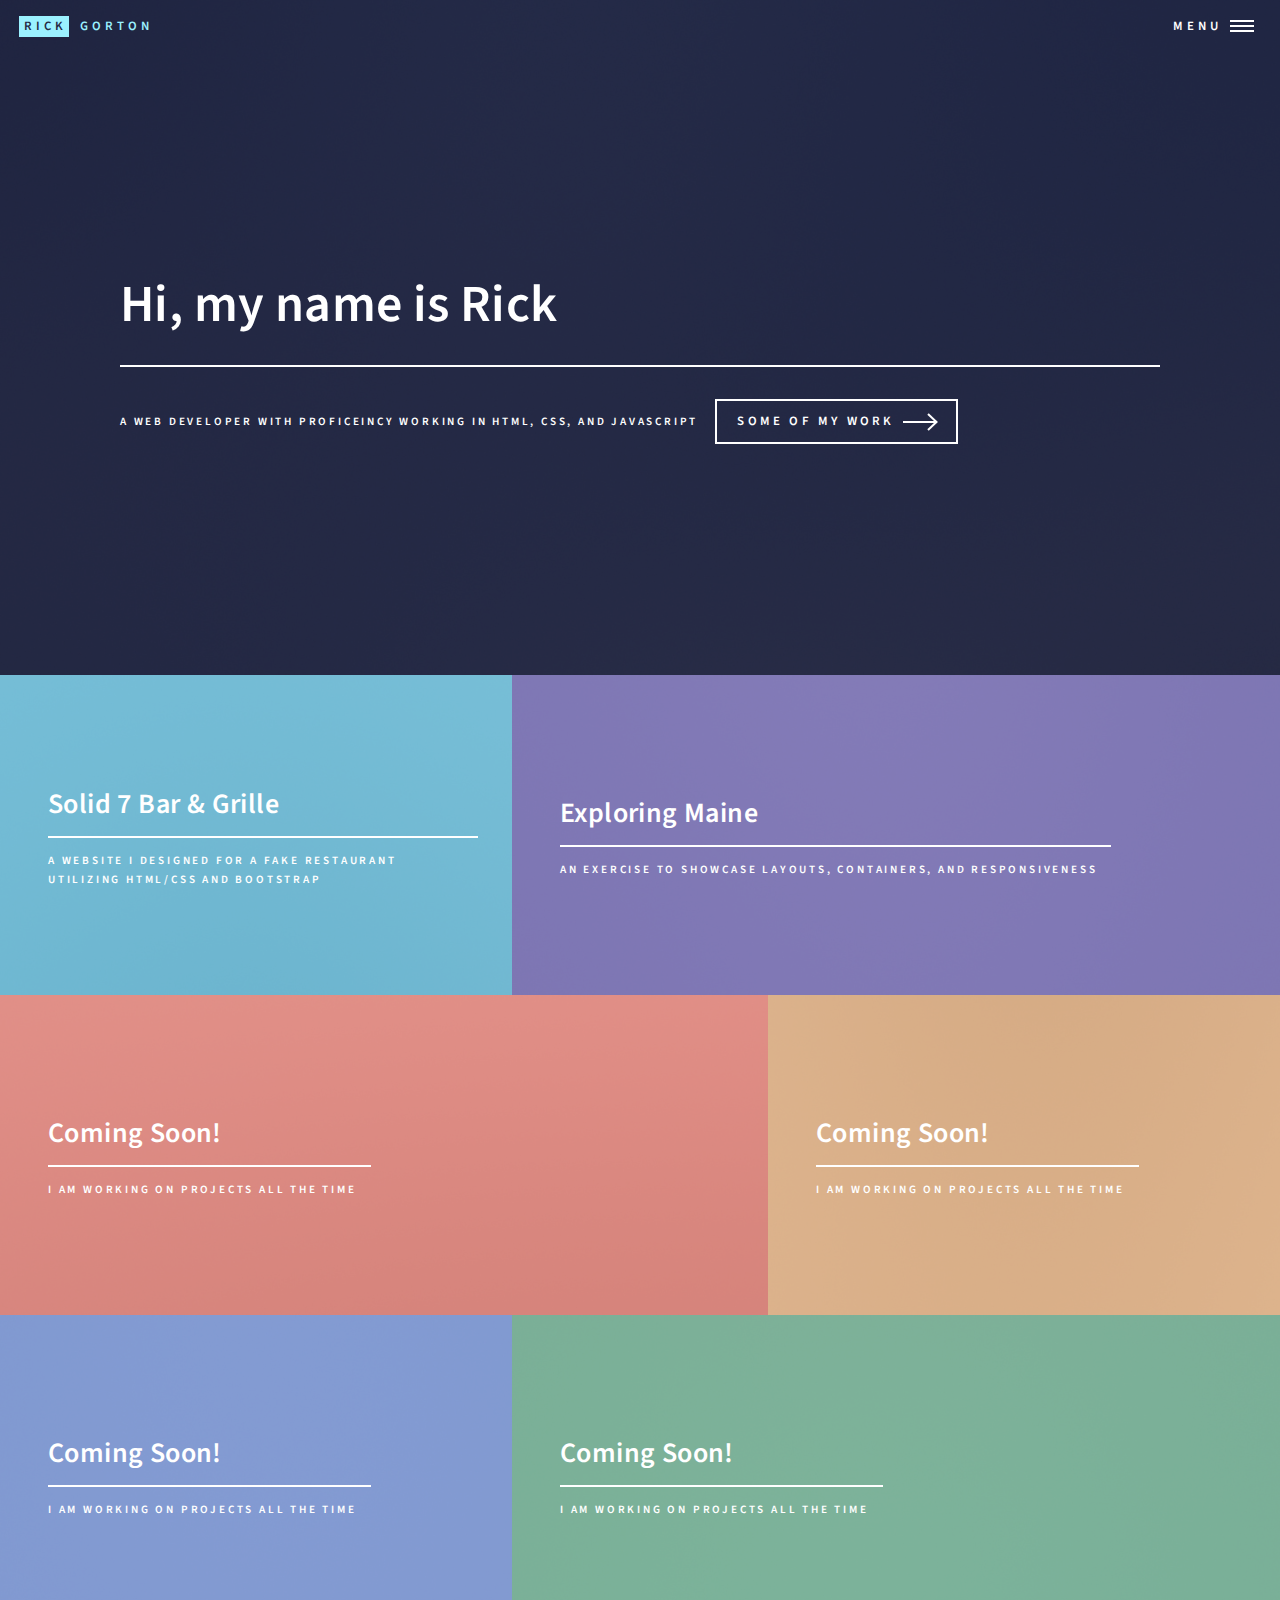
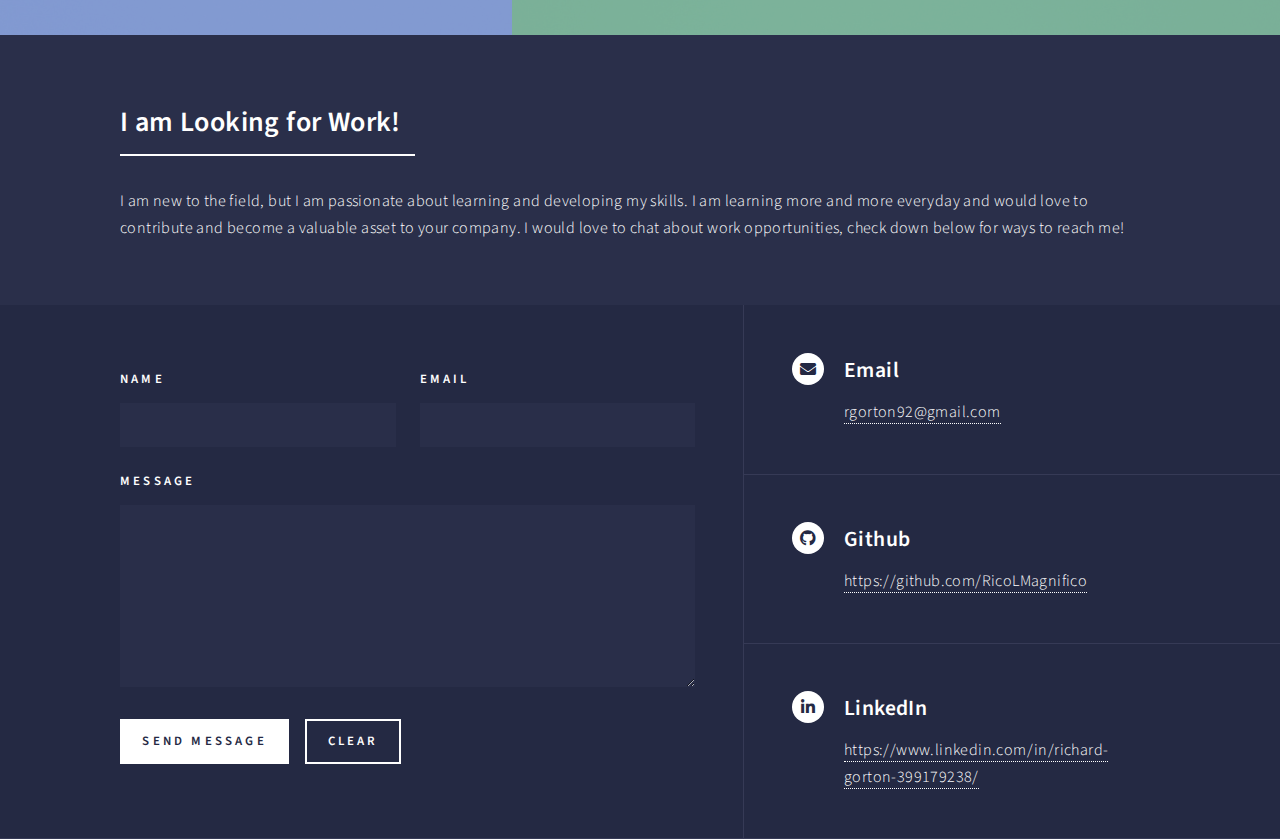
==== commit cf305abb: "Update index.html" ====
--- a/index.html
+++ b/index.html
@@ -30,7 +30,6 @@
 				<li><a href="index.html">Home</a></li>
 				<li><a href="Solid 7/Solid 7.html">Restaurant Site Demo</a></li>
 				<li><a href="Column Site/index.html">Photo Blog Demo</a></li>
-				<li><a href="elements.html">Elements</a></li>
 			</ul>
 		</nav>
 
@@ -162,7 +161,7 @@
 						<div class="contact-method">
 							<span class="icon brands alt fa-github"></span>
 							<h3>Github</h3>
-							<span><a href="https://rickgorton.github.io/">https://rickgorton.github.io/</a></span>
+							<span><a href="https://github.com/RicoLMagnifico" target="_blank">https://github.com/RicoLMagnifico</a></span>
 						</div>
 					</section>
 					<section>
@@ -170,7 +169,7 @@
 							<span class="icon brands alt fa-linkedin-in"></span>
 							<h3>LinkedIn</h3>
 							<span><a
-									href="https://www.linkedin.com/in/richard-gorton-399179238/">https://www.linkedin.com/in/richard-gorton-399179238/</a></span>
+									href="https://www.linkedin.com/in/richard-gorton-399179238/" target="_blank">https://www.linkedin.com/in/richard-gorton-399179238/</a></span>
 						</div>
 					</section>
 				</section>
@@ -189,4 +188,4 @@
 
 </body>
 
-</html>+</html>
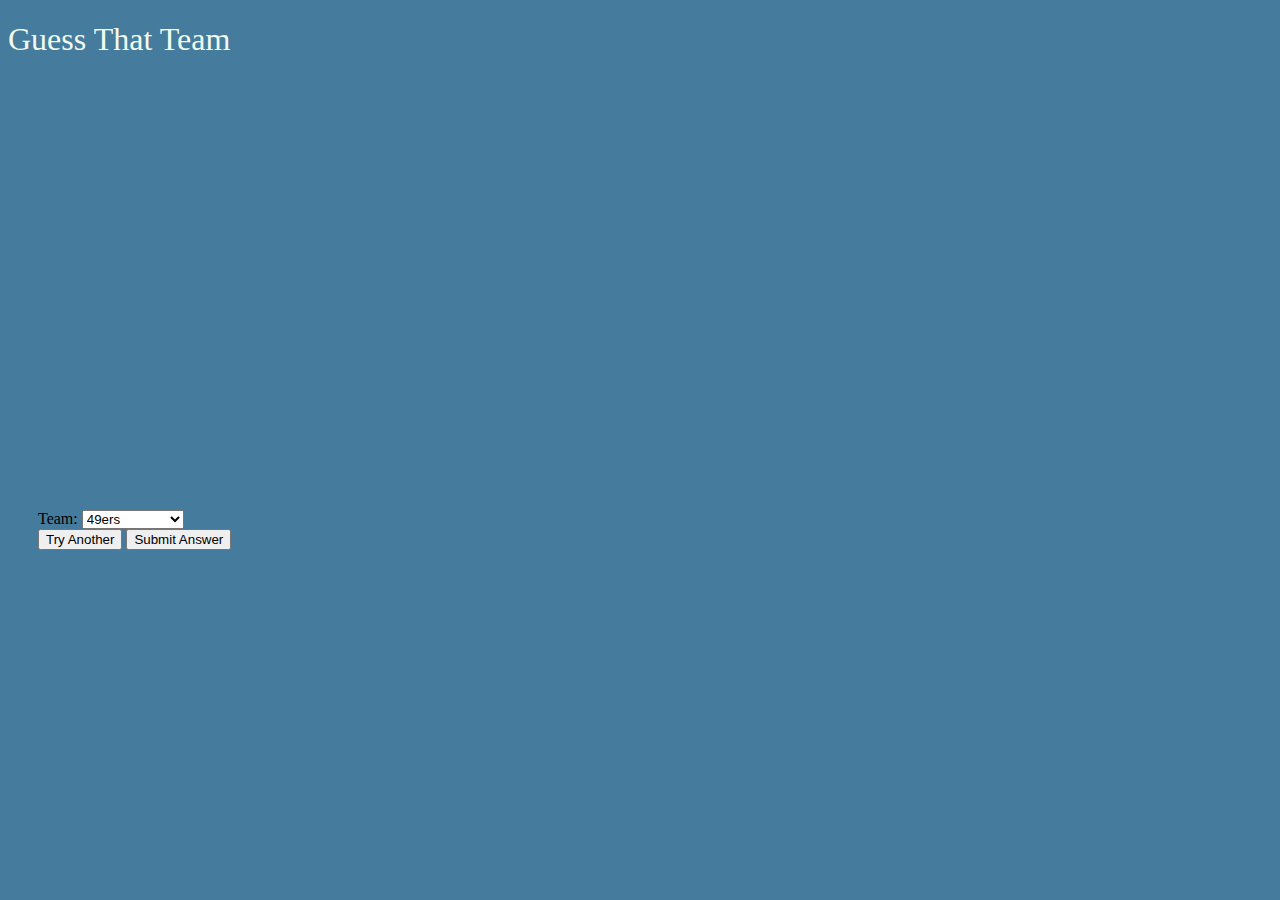
==== commit df8f98bd: "Add files via upload" ====
--- a/index.html
+++ b/index.html
@@ -1,191 +1,85 @@
-<!DOCTYPE HTML>
-<html>
+<!DOCTYPE html>
 
 <head>
-	<title>My Portfolio</title>
-	<meta charset="utf-8" />
-	<meta name="viewport" content="width=device-width, initial-scale=1, user-scalable=no" />
-	<link rel="stylesheet" href="assets/css/main.css" />
-	<noscript>
-		<link rel="stylesheet" href="assets/css/noscript.css" />
-	</noscript>
+    <link rel="stylesheet" href="https://cdn.jsdelivr.net/npm/bootstrap@4.5.3/dist/css/bootstrap.min.css"
+        integrity="sha384-TX8t27EcRE3e/ihU7zmQxVncDAy5uIKz4rEkgIXeMed4M0jlfIDPvg6uqKI2xXr2" crossorigin="anonymous">
+    <title>Guess That Team</title>
+    <link rel="stylesheet" href="app.css">
+
+
 </head>
 
-<body class="is-preload">
+<body>
+    <div class="container">
+        <h1 class="text-center display-1">
+            Guess That Team
+        </h1>
+    </div>
 
-	<!-- Wrapper -->
-	<div id="wrapper">
+    <div class="card-group">
+        <div id="card1" class="card" style="width: 18rem; height: 25rem;">
+            <div class="card-body">
+            </div>
+        </div>
 
-		<!-- Header -->
-		<header id="header" class="alt">
-			<a href="index.html" class="logo"><strong>Rick</strong> <span>Gorton</span></a>
-			<nav>
-				<a href="#menu">Menu</a>
-			</nav>
-		</header>
+        <div id="card2" class="card" style="width: 18rem;">
+            <div class="card-body">
+            </div>
+        </div>
 
-		<!-- Menu -->
-		<nav id="menu">
-			<ul class="links">
-				<li><a href="index.html">Home</a></li>
-				<li><a href="Solid 7/Solid 7.html">Restaurant Site Demo</a></li>
-				<li><a href="Column Site/index.html">Photo Blog Demo</a></li>
-			</ul>
-		</nav>
+        <div id="card3" class="card" style="width: 18rem;">
+            <div class="card-body">
+            </div>
+        </div>
+    </div>
 
-		<!-- Banner -->
-		<section id="banner" class="major">
-			<div class="inner">
-				<header class="major">
-					<h1>Hi, my name is Rick</h1>
-				</header>
-				<div class="content">
-					<p>A Web Developer with proficeincy working in HTML, CSS, and Javascript</p>
-					<ul class="actions">
-						<li><a href="#one" class="button next scrolly">Some of my Work</a></li>
-					</ul>
-				</div>
-			</div>
-		</section>
+    <div id="submit" class="container text-center">
+        <form>
+            Team:
+            <select name="team" id="mySelect">
+                <option value="sf">49ers</option>
+                <option value="chi">Bears</option>
+                <option value="cin">Bengals</option>
+                <option value="buf">Bills</option>
+                <option value="den">Broncos</option>
+                <option value="cin">Browns</option>
+                <option value="tb">Buccaneers</option>
+                <option value='arz'>Cardinals</option>
+                <option value='lac'>Chargers</option>
+                <option value='kc'>Chiefs</option>
+                <option value='ind'>Colts</option>
+                <option value='was'>Commanders</option>
+                <option value='dal'>Cowboys</option>
+                <option value="mia">Dolphins</option>
+                <option value='phi'>Eagles</option>
+                <option value='atl'>Falcons</option>
+                <option value='nyg'>Giants</option>
+                <option value='jac'>Jaguars</option>
+                <option value='nyj'>Jets</option>
+                <option value='det'>Lions</option>
+                <option value='gb'>Packers</option>
+                <option value='car'>Panthers</option>
+                <option value='ne'>Patriots</option>
+                <option value='lv'>Raiders</option>
+                <option value='lar'>Rams</option>
+                <option value='bal'>Ravens</option>
+                <option value='no'>Saints</option>
+                <option value='sea'>Seahawks</option>
+                <option value='pit'>Steelers</option>
+                <option value='hou'>Texans</option>
+                <option value='ten'>Titans</option>
+                <option value='min'>Vikings</option>
+            </select>
+        </form>
+        <button id="tryAnother">Try Another</button>
+        <button id="answer">Submit Answer</button>
+    </div>
 
-		<!-- Main -->
-		<div id="main">
-
-			<!-- One -->
-			<section id="one" class="tiles">
-				<article>
-					<span class="image">
-						<img src="images/pic01.jpg" alt="" />
-					</span>
-					<header class="major">
-						<h3><a href="Solid 7/Solid 7.html" class="link">Solid 7 Bar & Grille</a></h3>
-						<p>A website I designed for a fake Restaurant utilizing HTML/CSS and Bootstrap</p>
-					</header>
-				</article>
-				<article>
-					<span class="image">
-						<img src="images/pic02.jpg" alt="" />
-					</span>
-					<header class="major">
-						<h3><a href="Column Site/index.html" class="link">Exploring Maine</a></h3>
-						<p>An exercise to showcase layouts, containers, and responsiveness</p>
-					</header>
-				</article>
-				<article>
-					<span class="image">
-						<img src="images/pic03.jpg" alt="" />
-					</span>
-					<header class="major">
-						<h3>Coming Soon!</a></h3>
-						<p>I am working on projects all the time</p>
-					</header>
-				</article>
-				<article>
-					<span class="image">
-						<img src="images/pic04.jpg" alt="" />
-					</span>
-					<header class="major">
-						<h3>Coming Soon!</a></h3>
-						<p>I am working on projects all the time</p>
-					</header>
-				</article>
-				<article>
-					<span class="image">
-						<img src="images/pic05.jpg" alt="" />
-					</span>
-					<header class="major">
-						<h3>Coming Soon!</a></h3>
-						<p>I am working on projects all the time</p>
-					</header>
-				</article>
-				<article>
-					<span class="image">
-						<img src="images/pic06.jpg" alt="" />
-					</span>
-					<header class="major">
-						<h3>Coming Soon!</a></h3>
-						<p>I am working on projects all the time</p>
-					</header>
-				</article>
-			</section>
-
-			<!-- Two -->
-			<section id="two">
-				<div class="inner">
-					<header class="major">
-						<h2>I am Looking for Work!</h2>
-					</header>
-					<p> I am new to the field, but I am passionate about learning and developing my skills. I am
-						learning more and more everyday and would love to contribute and become a valuable asset to your
-						company. I would love to chat about work opportunities, check down below for ways to reach me!
-					</p>
-				</div>
-			</section>
-
-		</div>
-
-		<!-- Contact -->
-		<section id="contact">
-			<div class="inner">
-				<section>
-					<form method="post" action="#">
-						<div class="fields">
-							<div class="field half">
-								<label for="name">Name</label>
-								<input type="text" name="name" id="name" required />
-							</div>
-							<div class="field half">
-								<label for="email">Email</label>
-								<input type="text" name="email" id="email" required />
-							</div>
-							<div class="field">
-								<label for="message">Message</label>
-								<textarea name="message" id="message" rows="6" required></textarea>
-							</div>
-						</div>
-						<ul class="actions">
-							<li><input type="submit" value="Send Message" class="primary" /></li>
-							<li><input type="reset" value="Clear" /></li>
-						</ul>
-					</form>
-				</section>
-				<section class="split">
-					<section>
-						<div class="contact-method">
-							<span class="icon solid alt fa-envelope"></span>
-							<h3>Email</h3>
-							<a href="mailto:rgorton92@gmail.com">rgorton92@gmail.com</a>
-						</div>
-					</section>
-					<section>
-						<div class="contact-method">
-							<span class="icon brands alt fa-github"></span>
-							<h3>Github</h3>
-							<span><a href="https://github.com/RicoLMagnifico" target="_blank">https://github.com/RicoLMagnifico</a></span>
-						</div>
-					</section>
-					<section>
-						<div class="contact-method">
-							<span class="icon brands alt fa-linkedin-in"></span>
-							<h3>LinkedIn</h3>
-							<span><a
-									href="https://www.linkedin.com/in/richard-gorton-399179238/" target="_blank">https://www.linkedin.com/in/richard-gorton-399179238/</a></span>
-						</div>
-					</section>
-				</section>
-			</div>
-		</section>
-	</div>
-
-	<!-- Scripts -->
-	<script src="assets/js/jquery.min.js"></script>
-	<script src="assets/js/jquery.scrolly.min.js"></script>
-	<script src="assets/js/jquery.scrollex.min.js"></script>
-	<script src="assets/js/browser.min.js"></script>
-	<script src="assets/js/breakpoints.min.js"></script>
-	<script src="assets/js/util.js"></script>
-	<script src="assets/js/main.js"></script>
-
+    <script src="script.js"></script>
 </body>
 
-</html>
+
+
+
+
+</html>--- a/app.css
+++ b/app.css
@@ -0,0 +1,17 @@
+body {
+    background-color: #457B9D;
+}
+
+h1 {
+    color: #F1FAEE;
+    font-family: Georgia, 'Times New Roman', Times, serif;
+    font-weight: 100;
+}
+
+#submit {
+    padding: 30px;
+}
+
+.card {
+    background-color: #457B9D;
+}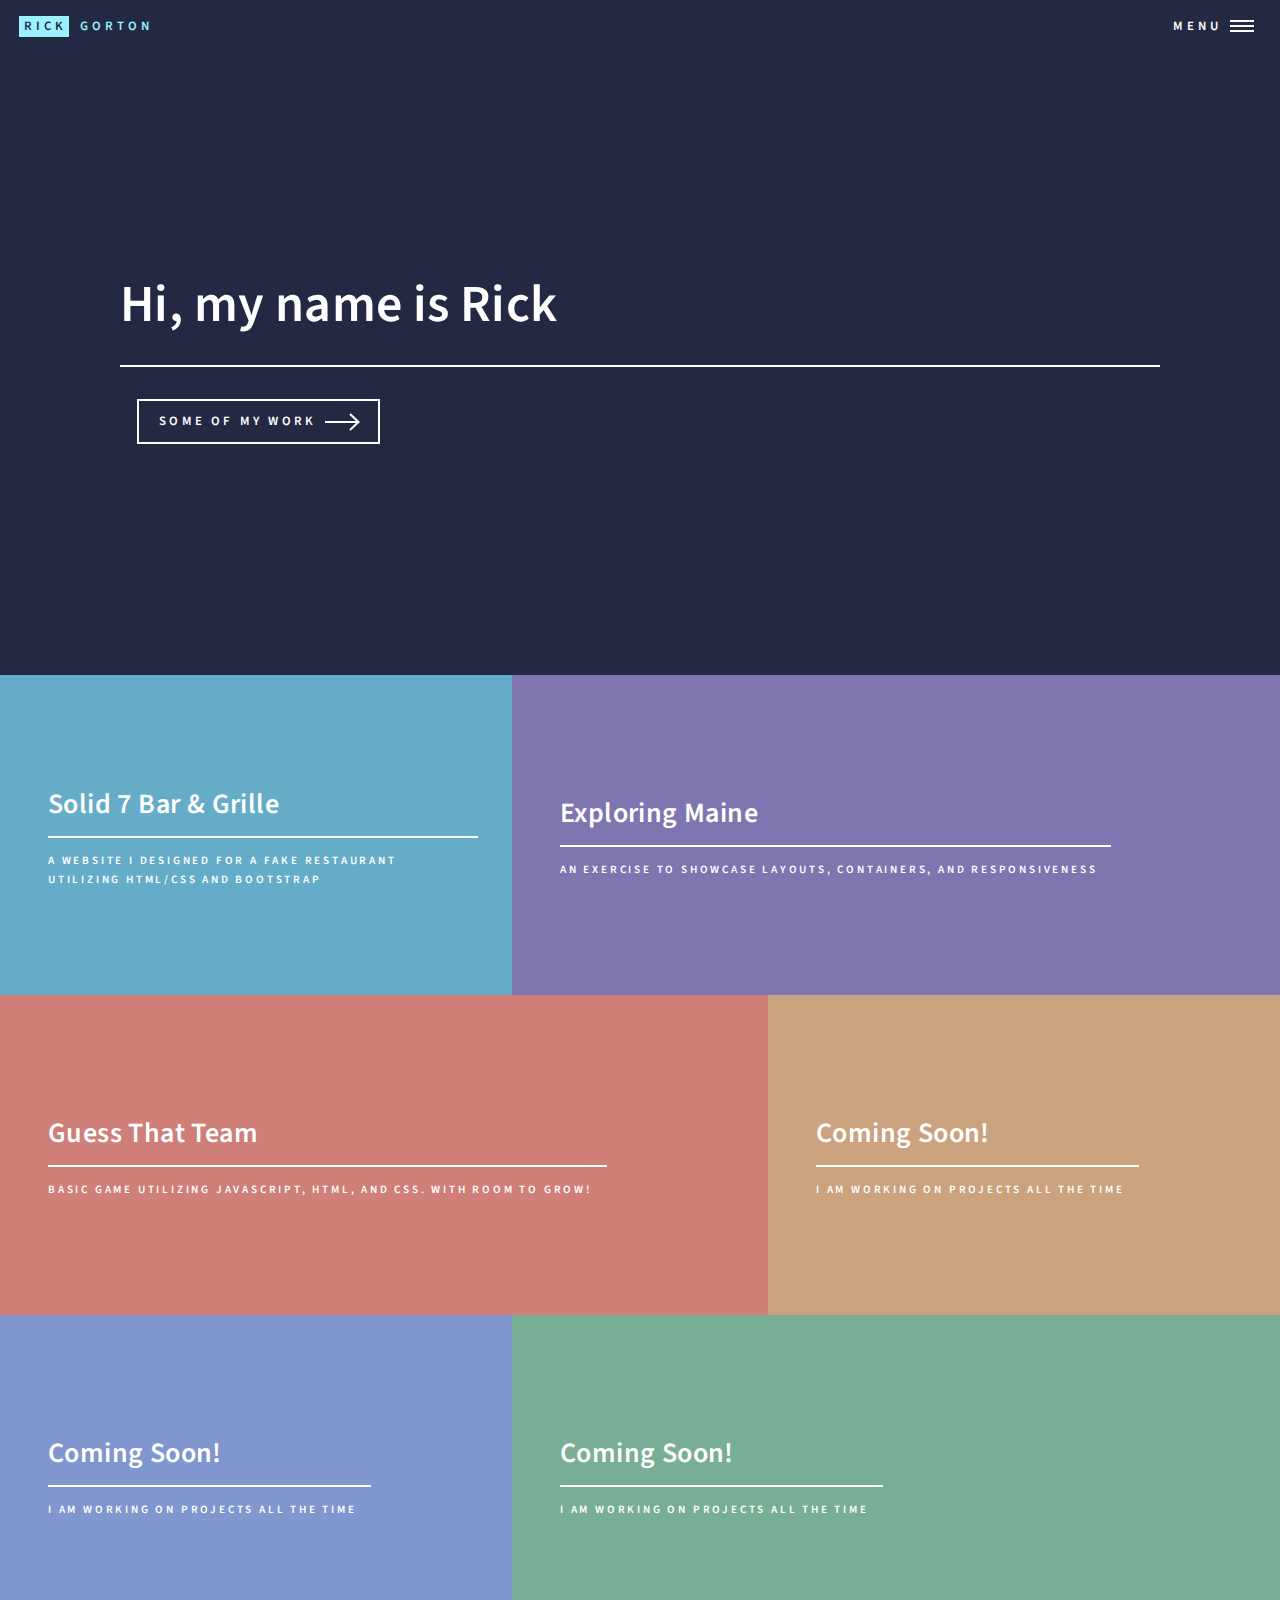
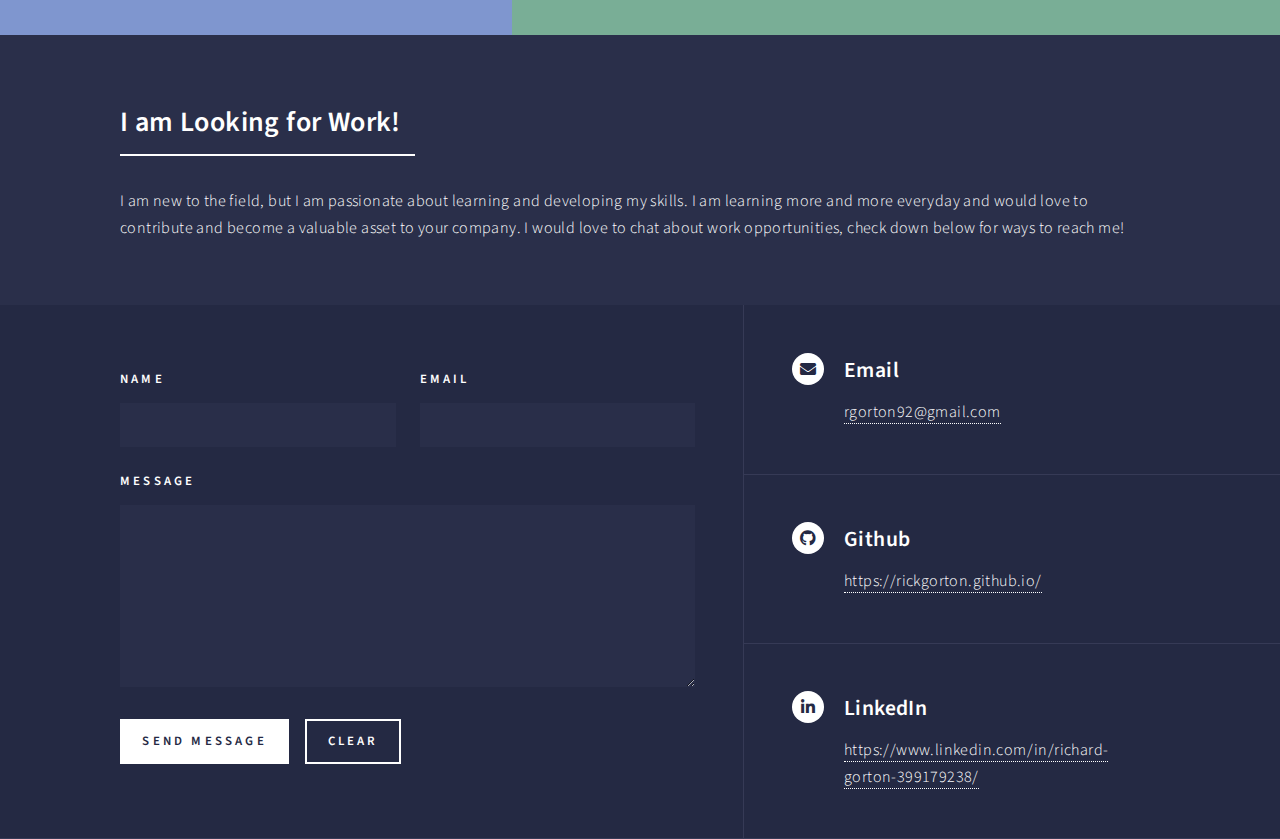
==== commit eb6353f7: "Update index.html" ====
--- a/index.html
+++ b/index.html
@@ -1,85 +1,194 @@
-<!DOCTYPE html>
+<!DOCTYPE HTML>
+<html>
 
 <head>
-    <link rel="stylesheet" href="https://cdn.jsdelivr.net/npm/bootstrap@4.5.3/dist/css/bootstrap.min.css"
-        integrity="sha384-TX8t27EcRE3e/ihU7zmQxVncDAy5uIKz4rEkgIXeMed4M0jlfIDPvg6uqKI2xXr2" crossorigin="anonymous">
-    <title>Guess That Team</title>
-    <link rel="stylesheet" href="app.css">
+	<title>My Portfolio</title>
+	<meta charset="utf-8" />
+	<meta name="viewport" content="width=device-width, initial-scale=1, user-scalable=no" />
+	<link rel="stylesheet" href="assets/css/main.css" />
+	<noscript>
+		<link rel="stylesheet" href="assets/css/noscript.css" />
+	</noscript>
+</head>
+
+<body class="is-preload">
+
+	<!-- Wrapper -->
+	<div id="wrapper">
+
+		<!-- Header -->
+		<header id="header" class="alt">
+			<a href="index.html" class="logo"><strong>Rick</strong> <span>Gorton</span></a>
+			<nav>
+				<a href="#menu">Menu</a>
+			</nav>
+		</header>
+
+		<!-- Menu -->
+		<nav id="menu">
+			<ul class="links">
+				<li><a href="index.html">Home</a></li>
+				<li><a href="Solid 7/Solid 7.html">Restaurant Site Demo</a></li>
+				<li><a href="Column Site/index.html">Photo Blog Demo</a></li>
+				<li><a href="Guess That Team/index.html">Guess That Team Game</a></li>
 
 
-</head>
+			</ul>
+		</nav>
 
-<body>
-    <div class="container">
-        <h1 class="text-center display-1">
-            Guess That Team
-        </h1>
-    </div>
+		<!-- Banner -->
+		<section id="banner" class="major">
+			<div class="inner">
+				<header class="major">
+					<h1>Hi, my name is Rick</h1>
+				</header>
+				<div class="content">
+					<p></p>
+					<ul class="actions">
+						<li><a href="#one" class="button next scrolly">Some of my Work</a></li>
+					</ul>
+				</div>
+			</div>
+		</section>
 
-    <div class="card-group">
-        <div id="card1" class="card" style="width: 18rem; height: 25rem;">
-            <div class="card-body">
-            </div>
-        </div>
+		<!-- Main -->
+		<div id="main">
 
-        <div id="card2" class="card" style="width: 18rem;">
-            <div class="card-body">
-            </div>
-        </div>
+			<!-- One -->
+			<section id="one" class="tiles">
+				<article>
+					<span class="image">
+						<img src="images/pic01.jpg" alt="" />
+					</span>
+					<header class="major">
+						<h3><a href="Solid 7/Solid 7.html" class="link">Solid 7 Bar & Grille</a></h3>
+						<p>A website I designed for a fake Restaurant utilizing HTML/CSS and Bootstrap</p>
+					</header>
+				</article>
+				<article>
+					<span class="image">
+						<img src="images/pic02.jpg" alt="" />
+					</span>
+					<header class="major">
+						<h3><a href="Column Site/index.html" class="link">Exploring Maine</a></h3>
+						<p>An exercise to showcase layouts, containers, and responsiveness</p>
+					</header>
+				</article>
+				<article>
+					<span class="image">
+						<img src="images/pic03.jpg" alt="" />
+					</span>
+					<header class="major">
+						<h3><a href="Guess That Team/index.html" class="link"></a> Guess That Team</a></h3>
+						<p>Basic game utilizing Javascript, HTML, and CSS. With room to grow!</p>
+					</header>
+				</article>
+				<article>
+					<span class="image">
+						<img src="images/pic04.jpg" alt="" />
+					</span>
+					<header class="major">
+						<h3>Coming Soon!</a></h3>
+						<p>I am working on projects all the time</p>
+					</header>
+				</article>
+				<article>
+					<span class="image">
+						<img src="images/pic05.jpg" alt="" />
+					</span>
+					<header class="major">
+						<h3>Coming Soon!</a></h3>
+						<p>I am working on projects all the time</p>
+					</header>
+				</article>
+				<article>
+					<span class="image">
+						<img src="images/pic06.jpg" alt="" />
+					</span>
+					<header class="major">
+						<h3>Coming Soon!</a></h3>
+						<p>I am working on projects all the time</p>
+					</header>
+				</article>
+			</section>
 
-        <div id="card3" class="card" style="width: 18rem;">
-            <div class="card-body">
-            </div>
-        </div>
-    </div>
+			<!-- Two -->
+			<section id="two">
+				<div class="inner">
+					<header class="major">
+						<h2>I am Looking for Work!</h2>
+					</header>
+					<p> I am new to the field, but I am passionate about learning and developing my skills. I am
+						learning more and more everyday and would love to contribute and become a valuable asset to your
+						company. I would love to chat about work opportunities, check down below for ways to reach me!
+					</p>
+				</div>
+			</section>
 
-    <div id="submit" class="container text-center">
-        <form>
-            Team:
-            <select name="team" id="mySelect">
-                <option value="sf">49ers</option>
-                <option value="chi">Bears</option>
-                <option value="cin">Bengals</option>
-                <option value="buf">Bills</option>
-                <option value="den">Broncos</option>
-                <option value="cin">Browns</option>
-                <option value="tb">Buccaneers</option>
-                <option value='arz'>Cardinals</option>
-                <option value='lac'>Chargers</option>
-                <option value='kc'>Chiefs</option>
-                <option value='ind'>Colts</option>
-                <option value='was'>Commanders</option>
-                <option value='dal'>Cowboys</option>
-                <option value="mia">Dolphins</option>
-                <option value='phi'>Eagles</option>
-                <option value='atl'>Falcons</option>
-                <option value='nyg'>Giants</option>
-                <option value='jac'>Jaguars</option>
-                <option value='nyj'>Jets</option>
-                <option value='det'>Lions</option>
-                <option value='gb'>Packers</option>
-                <option value='car'>Panthers</option>
-                <option value='ne'>Patriots</option>
-                <option value='lv'>Raiders</option>
-                <option value='lar'>Rams</option>
-                <option value='bal'>Ravens</option>
-                <option value='no'>Saints</option>
-                <option value='sea'>Seahawks</option>
-                <option value='pit'>Steelers</option>
-                <option value='hou'>Texans</option>
-                <option value='ten'>Titans</option>
-                <option value='min'>Vikings</option>
-            </select>
-        </form>
-        <button id="tryAnother">Try Another</button>
-        <button id="answer">Submit Answer</button>
-    </div>
+		</div>
 
-    <script src="script.js"></script>
+		<!-- Contact -->
+		<section id="contact">
+			<div class="inner">
+				<section>
+					<form method="post" action="#">
+						<div class="fields">
+							<div class="field half">
+								<label for="name">Name</label>
+								<input type="text" name="name" id="name" required />
+							</div>
+							<div class="field half">
+								<label for="email">Email</label>
+								<input type="text" name="email" id="email" required />
+							</div>
+							<div class="field">
+								<label for="message">Message</label>
+								<textarea name="message" id="message" rows="6" required></textarea>
+							</div>
+						</div>
+						<ul class="actions">
+							<li><input type="submit" value="Send Message" class="primary" /></li>
+							<li><input type="reset" value="Clear" /></li>
+						</ul>
+					</form>
+				</section>
+				<section class="split">
+					<section>
+						<div class="contact-method">
+							<span class="icon solid alt fa-envelope"></span>
+							<h3>Email</h3>
+							<a href="mailto:rgorton92@gmail.com">rgorton92@gmail.com</a>
+						</div>
+					</section>
+					<section>
+						<div class="contact-method">
+							<span class="icon brands alt fa-github"></span>
+							<h3>Github</h3>
+							<span><a href="https://rickgorton.github.io/">https://rickgorton.github.io/</a></span>
+						</div>
+					</section>
+					<section>
+						<div class="contact-method">
+							<span class="icon brands alt fa-linkedin-in"></span>
+							<h3>LinkedIn</h3>
+							<span><a
+									href="https://www.linkedin.com/in/richard-gorton-399179238/">https://www.linkedin.com/in/richard-gorton-399179238/</a></span>
+						</div>
+					</section>
+				</section>
+			</div>
+		</section>
+	</div>
+
+	<!-- Scripts -->
+	<script src="assets/js/jquery.min.js"></script>
+	<script src="assets/js/jquery.scrolly.min.js"></script>
+	<script src="assets/js/jquery.scrollex.min.js"></script>
+	<script src="assets/js/browser.min.js"></script>
+	<script src="assets/js/breakpoints.min.js"></script>
+	<script src="assets/js/util.js"></script>
+	<script src="assets/js/main.js"></script>
+
 </body>
 
-
-
-
-
-</html>+</html>
--- a/assets/css/main.css
+++ b/assets/css/main.css
@@ -0,0 +1,3952 @@
+@import url(fontawesome-all.min.css);
+@import url("https://fonts.googleapis.com/css?family=Source+Sans+Pro:300,300italic,600,600italic");
+
+/*
+	Forty by HTML5 UP
+	html5up.net | @ajlkn
+	Free for personal and commercial use under the CCA 3.0 license (html5up.net/license)
+*/
+
+html, body, div, span, applet, object,
+iframe, h1, h2, h3, h4, h5, h6, p, blockquote,
+pre, a, abbr, acronym, address, big, cite,
+code, del, dfn, em, img, ins, kbd, q, s, samp,
+small, strike, strong, sub, sup, tt, var, b,
+u, i, center, dl, dt, dd, ol, ul, li, fieldset,
+form, label, legend, table, caption, tbody,
+tfoot, thead, tr, th, td, article, aside,
+canvas, details, embed, figure, figcaption,
+footer, header, hgroup, menu, nav, output, ruby,
+section, summary, time, mark, audio, video {
+	margin: 0;
+	padding: 0;
+	border: 0;
+	font-size: 100%;
+	font: inherit;
+	vertical-align: baseline;}
+
+article, aside, details, figcaption, figure,
+footer, header, hgroup, menu, nav, section {
+	display: block;}
+
+body {
+	line-height: 1;
+}
+
+ol, ul {
+	list-style: none;
+}
+
+blockquote, q {
+	quotes: none;
+}
+
+	blockquote:before, blockquote:after, q:before, q:after {
+		content: '';
+		content: none;
+	}
+
+table {
+	border-collapse: collapse;
+	border-spacing: 0;
+}
+
+body {
+	-webkit-text-size-adjust: none;
+}
+
+mark {
+	background-color: transparent;
+	color: inherit;
+}
+
+input::-moz-focus-inner {
+	border: 0;
+	padding: 0;
+}
+
+input, select, textarea {
+	-moz-appearance: none;
+	-webkit-appearance: none;
+	-ms-appearance: none;
+	appearance: none;
+}
+
+/* Basic */
+
+	@-ms-viewport {
+		width: device-width;
+	}
+
+	body {
+		-ms-overflow-style: scrollbar;
+	}
+
+	@media screen and (max-width: 480px) {
+
+		html, body {
+			min-width: 320px;
+		}
+
+	}
+
+	html {
+		box-sizing: border-box;
+	}
+
+	*, *:before, *:after {
+		box-sizing: inherit;
+	}
+
+	body {
+		background: #242943;
+	}
+
+		body.is-preload *, body.is-preload *:before, body.is-preload *:after {
+			-moz-animation: none !important;
+			-webkit-animation: none !important;
+			-ms-animation: none !important;
+			animation: none !important;
+			-moz-transition: none !important;
+			-webkit-transition: none !important;
+			-ms-transition: none !important;
+			transition: none !important;
+		}
+
+/* Type */
+
+	body, input, select, textarea {
+		color: #ffffff;
+		font-family: "Source Sans Pro", Helvetica, sans-serif;
+		font-size: 17pt;
+		font-weight: 300;
+		letter-spacing: 0.025em;
+		line-height: 1.65;
+	}
+
+		@media screen and (max-width: 1680px) {
+
+			body, input, select, textarea {
+				font-size: 14pt;
+			}
+
+		}
+
+		@media screen and (max-width: 1280px) {
+
+			body, input, select, textarea {
+				font-size: 12pt;
+			}
+
+		}
+
+		@media screen and (max-width: 360px) {
+
+			body, input, select, textarea {
+				font-size: 11pt;
+			}
+
+		}
+
+	a {
+		-moz-transition: color 0.2s ease-in-out, border-bottom-color 0.2s ease-in-out;
+		-webkit-transition: color 0.2s ease-in-out, border-bottom-color 0.2s ease-in-out;
+		-ms-transition: color 0.2s ease-in-out, border-bottom-color 0.2s ease-in-out;
+		transition: color 0.2s ease-in-out, border-bottom-color 0.2s ease-in-out;
+		border-bottom: dotted 1px;
+		color: inherit;
+		text-decoration: none;
+	}
+
+		a:hover {
+			border-bottom-color: transparent;
+			color: #9bf1ff !important;
+		}
+
+		a:active {
+			color: #53e3fb !important;
+		}
+
+	strong, b {
+		color: #ffffff;
+		font-weight: 600;
+	}
+
+	em, i {
+		font-style: italic;
+	}
+
+	p {
+		margin: 0 0 2em 0;
+	}
+
+	h1, h2, h3, h4, h5, h6 {
+		color: #ffffff;
+		font-weight: 600;
+		line-height: 1.65;
+		margin: 0 0 1em 0;
+	}
+
+		h1 a, h2 a, h3 a, h4 a, h5 a, h6 a {
+			color: inherit;
+			border-bottom: 0;
+		}
+
+	h1 {
+		font-size: 2.5em;
+	}
+
+	h2 {
+		font-size: 1.75em;
+	}
+
+	h3 {
+		font-size: 1.35em;
+	}
+
+	h4 {
+		font-size: 1.1em;
+	}
+
+	h5 {
+		font-size: 0.9em;
+	}
+
+	h6 {
+		font-size: 0.7em;
+	}
+
+	@media screen and (max-width: 736px) {
+
+		h1 {
+			font-size: 2em;
+		}
+
+		h2 {
+			font-size: 1.5em;
+		}
+
+		h3 {
+			font-size: 1.25em;
+		}
+
+	}
+
+	sub {
+		font-size: 0.8em;
+		position: relative;
+		top: 0.5em;
+	}
+
+	sup {
+		font-size: 0.8em;
+		position: relative;
+		top: -0.5em;
+	}
+
+	blockquote {
+		border-left: solid 4px rgba(212, 212, 255, 0.1);
+		font-style: italic;
+		margin: 0 0 2em 0;
+		padding: 0.5em 0 0.5em 2em;
+	}
+
+	code {
+		background: rgba(212, 212, 255, 0.035);
+		font-family: "Courier New", monospace;
+		font-size: 0.9em;
+		margin: 0 0.25em;
+		padding: 0.25em 0.65em;
+	}
+
+	pre {
+		-webkit-overflow-scrolling: touch;
+		font-family: "Courier New", monospace;
+		font-size: 0.9em;
+		margin: 0 0 2em 0;
+	}
+
+		pre code {
+			display: block;
+			line-height: 1.75;
+			padding: 1em 1.5em;
+			overflow-x: auto;
+		}
+
+	hr {
+		border: 0;
+		border-bottom: solid 1px rgba(212, 212, 255, 0.1);
+		margin: 2em 0;
+	}
+
+		hr.major {
+			margin: 3em 0;
+		}
+
+	.align-left {
+		text-align: left;
+	}
+
+	.align-center {
+		text-align: center;
+	}
+
+	.align-right {
+		text-align: right;
+	}
+
+/* Row */
+
+	.row {
+		display: flex;
+		flex-wrap: wrap;
+		box-sizing: border-box;
+		align-items: stretch;
+	}
+
+		.row > * {
+			box-sizing: border-box;
+		}
+
+		.row.gtr-uniform > * > :last-child {
+			margin-bottom: 0;
+		}
+
+		.row.aln-left {
+			justify-content: flex-start;
+		}
+
+		.row.aln-center {
+			justify-content: center;
+		}
+
+		.row.aln-right {
+			justify-content: flex-end;
+		}
+
+		.row.aln-top {
+			align-items: flex-start;
+		}
+
+		.row.aln-middle {
+			align-items: center;
+		}
+
+		.row.aln-bottom {
+			align-items: flex-end;
+		}
+
+		.row > .imp {
+			order: -1;
+		}
+
+		.row > .col-1 {
+			width: 8.33333%;
+		}
+
+		.row > .off-1 {
+			margin-left: 8.33333%;
+		}
+
+		.row > .col-2 {
+			width: 16.66667%;
+		}
+
+		.row > .off-2 {
+			margin-left: 16.66667%;
+		}
+
+		.row > .col-3 {
+			width: 25%;
+		}
+
+		.row > .off-3 {
+			margin-left: 25%;
+		}
+
+		.row > .col-4 {
+			width: 33.33333%;
+		}
+
+		.row > .off-4 {
+			margin-left: 33.33333%;
+		}
+
+		.row > .col-5 {
+			width: 41.66667%;
+		}
+
+		.row > .off-5 {
+			margin-left: 41.66667%;
+		}
+
+		.row > .col-6 {
+			width: 50%;
+		}
+
+		.row > .off-6 {
+			margin-left: 50%;
+		}
+
+		.row > .col-7 {
+			width: 58.33333%;
+		}
+
+		.row > .off-7 {
+			margin-left: 58.33333%;
+		}
+
+		.row > .col-8 {
+			width: 66.66667%;
+		}
+
+		.row > .off-8 {
+			margin-left: 66.66667%;
+		}
+
+		.row > .col-9 {
+			width: 75%;
+		}
+
+		.row > .off-9 {
+			margin-left: 75%;
+		}
+
+		.row > .col-10 {
+			width: 83.33333%;
+		}
+
+		.row > .off-10 {
+			margin-left: 83.33333%;
+		}
+
+		.row > .col-11 {
+			width: 91.66667%;
+		}
+
+		.row > .off-11 {
+			margin-left: 91.66667%;
+		}
+
+		.row > .col-12 {
+			width: 100%;
+		}
+
+		.row > .off-12 {
+			margin-left: 100%;
+		}
+
+		.row.gtr-0 {
+			margin-top: 0;
+			margin-left: 0em;
+		}
+
+			.row.gtr-0 > * {
+				padding: 0 0 0 0em;
+			}
+
+			.row.gtr-0.gtr-uniform {
+				margin-top: 0em;
+			}
+
+				.row.gtr-0.gtr-uniform > * {
+					padding-top: 0em;
+				}
+
+		.row.gtr-25 {
+			margin-top: 0;
+			margin-left: -0.5em;
+		}
+
+			.row.gtr-25 > * {
+				padding: 0 0 0 0.5em;
+			}
+
+			.row.gtr-25.gtr-uniform {
+				margin-top: -0.5em;
+			}
+
+				.row.gtr-25.gtr-uniform > * {
+					padding-top: 0.5em;
+				}
+
+		.row.gtr-50 {
+			margin-top: 0;
+			margin-left: -1em;
+		}
+
+			.row.gtr-50 > * {
+				padding: 0 0 0 1em;
+			}
+
+			.row.gtr-50.gtr-uniform {
+				margin-top: -1em;
+			}
+
+				.row.gtr-50.gtr-uniform > * {
+					padding-top: 1em;
+				}
+
+		.row {
+			margin-top: 0;
+			margin-left: -2em;
+		}
+
+			.row > * {
+				padding: 0 0 0 2em;
+			}
+
+			.row.gtr-uniform {
+				margin-top: -2em;
+			}
+
+				.row.gtr-uniform > * {
+					padding-top: 2em;
+				}
+
+		.row.gtr-150 {
+			margin-top: 0;
+			margin-left: -3em;
+		}
+
+			.row.gtr-150 > * {
+				padding: 0 0 0 3em;
+			}
+
+			.row.gtr-150.gtr-uniform {
+				margin-top: -3em;
+			}
+
+				.row.gtr-150.gtr-uniform > * {
+					padding-top: 3em;
+				}
+
+		.row.gtr-200 {
+			margin-top: 0;
+			margin-left: -4em;
+		}
+
+			.row.gtr-200 > * {
+				padding: 0 0 0 4em;
+			}
+
+			.row.gtr-200.gtr-uniform {
+				margin-top: -4em;
+			}
+
+				.row.gtr-200.gtr-uniform > * {
+					padding-top: 4em;
+				}
+
+		@media screen and (max-width: 1680px) {
+
+			.row {
+				display: flex;
+				flex-wrap: wrap;
+				box-sizing: border-box;
+				align-items: stretch;
+			}
+
+				.row > * {
+					box-sizing: border-box;
+				}
+
+				.row.gtr-uniform > * > :last-child {
+					margin-bottom: 0;
+				}
+
+				.row.aln-left {
+					justify-content: flex-start;
+				}
+
+				.row.aln-center {
+					justify-content: center;
+				}
+
+				.row.aln-right {
+					justify-content: flex-end;
+				}
+
+				.row.aln-top {
+					align-items: flex-start;
+				}
+
+				.row.aln-middle {
+					align-items: center;
+				}
+
+				.row.aln-bottom {
+					align-items: flex-end;
+				}
+
+				.row > .imp-xlarge {
+					order: -1;
+				}
+
+				.row > .col-1-xlarge {
+					width: 8.33333%;
+				}
+
+				.row > .off-1-xlarge {
+					margin-left: 8.33333%;
+				}
+
+				.row > .col-2-xlarge {
+					width: 16.66667%;
+				}
+
+				.row > .off-2-xlarge {
+					margin-left: 16.66667%;
+				}
+
+				.row > .col-3-xlarge {
+					width: 25%;
+				}
+
+				.row > .off-3-xlarge {
+					margin-left: 25%;
+				}
+
+				.row > .col-4-xlarge {
+					width: 33.33333%;
+				}
+
+				.row > .off-4-xlarge {
+					margin-left: 33.33333%;
+				}
+
+				.row > .col-5-xlarge {
+					width: 41.66667%;
+				}
+
+				.row > .off-5-xlarge {
+					margin-left: 41.66667%;
+				}
+
+				.row > .col-6-xlarge {
+					width: 50%;
+				}
+
+				.row > .off-6-xlarge {
+					margin-left: 50%;
+				}
+
+				.row > .col-7-xlarge {
+					width: 58.33333%;
+				}
+
+				.row > .off-7-xlarge {
+					margin-left: 58.33333%;
+				}
+
+				.row > .col-8-xlarge {
+					width: 66.66667%;
+				}
+
+				.row > .off-8-xlarge {
+					margin-left: 66.66667%;
+				}
+
+				.row > .col-9-xlarge {
+					width: 75%;
+				}
+
+				.row > .off-9-xlarge {
+					margin-left: 75%;
+				}
+
+				.row > .col-10-xlarge {
+					width: 83.33333%;
+				}
+
+				.row > .off-10-xlarge {
+					margin-left: 83.33333%;
+				}
+
+				.row > .col-11-xlarge {
+					width: 91.66667%;
+				}
+
+				.row > .off-11-xlarge {
+					margin-left: 91.66667%;
+				}
+
+				.row > .col-12-xlarge {
+					width: 100%;
+				}
+
+				.row > .off-12-xlarge {
+					margin-left: 100%;
+				}
+
+				.row.gtr-0 {
+					margin-top: 0;
+					margin-left: 0em;
+				}
+
+					.row.gtr-0 > * {
+						padding: 0 0 0 0em;
+					}
+
+					.row.gtr-0.gtr-uniform {
+						margin-top: 0em;
+					}
+
+						.row.gtr-0.gtr-uniform > * {
+							padding-top: 0em;
+						}
+
+				.row.gtr-25 {
+					margin-top: 0;
+					margin-left: -0.5em;
+				}
+
+					.row.gtr-25 > * {
+						padding: 0 0 0 0.5em;
+					}
+
+					.row.gtr-25.gtr-uniform {
+						margin-top: -0.5em;
+					}
+
+						.row.gtr-25.gtr-uniform > * {
+							padding-top: 0.5em;
+						}
+
+				.row.gtr-50 {
+					margin-top: 0;
+					margin-left: -1em;
+				}
+
+					.row.gtr-50 > * {
+						padding: 0 0 0 1em;
+					}
+
+					.row.gtr-50.gtr-uniform {
+						margin-top: -1em;
+					}
+
+						.row.gtr-50.gtr-uniform > * {
+							padding-top: 1em;
+						}
+
+				.row {
+					margin-top: 0;
+					margin-left: -2em;
+				}
+
+					.row > * {
+						padding: 0 0 0 2em;
+					}
+
+					.row.gtr-uniform {
+						margin-top: -2em;
+					}
+
+						.row.gtr-uniform > * {
+							padding-top: 2em;
+						}
+
+				.row.gtr-150 {
+					margin-top: 0;
+					margin-left: -3em;
+				}
+
+					.row.gtr-150 > * {
+						padding: 0 0 0 3em;
+					}
+
+					.row.gtr-150.gtr-uniform {
+						margin-top: -3em;
+					}
+
+						.row.gtr-150.gtr-uniform > * {
+							padding-top: 3em;
+						}
+
+				.row.gtr-200 {
+					margin-top: 0;
+					margin-left: -4em;
+				}
+
+					.row.gtr-200 > * {
+						padding: 0 0 0 4em;
+					}
+
+					.row.gtr-200.gtr-uniform {
+						margin-top: -4em;
+					}
+
+						.row.gtr-200.gtr-uniform > * {
+							padding-top: 4em;
+						}
+
+		}
+
+		@media screen and (max-width: 1280px) {
+
+			.row {
+				display: flex;
+				flex-wrap: wrap;
+				box-sizing: border-box;
+				align-items: stretch;
+			}
+
+				.row > * {
+					box-sizing: border-box;
+				}
+
+				.row.gtr-uniform > * > :last-child {
+					margin-bottom: 0;
+				}
+
+				.row.aln-left {
+					justify-content: flex-start;
+				}
+
+				.row.aln-center {
+					justify-content: center;
+				}
+
+				.row.aln-right {
+					justify-content: flex-end;
+				}
+
+				.row.aln-top {
+					align-items: flex-start;
+				}
+
+				.row.aln-middle {
+					align-items: center;
+				}
+
+				.row.aln-bottom {
+					align-items: flex-end;
+				}
+
+				.row > .imp-large {
+					order: -1;
+				}
+
+				.row > .col-1-large {
+					width: 8.33333%;
+				}
+
+				.row > .off-1-large {
+					margin-left: 8.33333%;
+				}
+
+				.row > .col-2-large {
+					width: 16.66667%;
+				}
+
+				.row > .off-2-large {
+					margin-left: 16.66667%;
+				}
+
+				.row > .col-3-large {
+					width: 25%;
+				}
+
+				.row > .off-3-large {
+					margin-left: 25%;
+				}
+
+				.row > .col-4-large {
+					width: 33.33333%;
+				}
+
+				.row > .off-4-large {
+					margin-left: 33.33333%;
+				}
+
+				.row > .col-5-large {
+					width: 41.66667%;
+				}
+
+				.row > .off-5-large {
+					margin-left: 41.66667%;
+				}
+
+				.row > .col-6-large {
+					width: 50%;
+				}
+
+				.row > .off-6-large {
+					margin-left: 50%;
+				}
+
+				.row > .col-7-large {
+					width: 58.33333%;
+				}
+
+				.row > .off-7-large {
+					margin-left: 58.33333%;
+				}
+
+				.row > .col-8-large {
+					width: 66.66667%;
+				}
+
+				.row > .off-8-large {
+					margin-left: 66.66667%;
+				}
+
+				.row > .col-9-large {
+					width: 75%;
+				}
+
+				.row > .off-9-large {
+					margin-left: 75%;
+				}
+
+				.row > .col-10-large {
+					width: 83.33333%;
+				}
+
+				.row > .off-10-large {
+					margin-left: 83.33333%;
+				}
+
+				.row > .col-11-large {
+					width: 91.66667%;
+				}
+
+				.row > .off-11-large {
+					margin-left: 91.66667%;
+				}
+
+				.row > .col-12-large {
+					width: 100%;
+				}
+
+				.row > .off-12-large {
+					margin-left: 100%;
+				}
+
+				.row.gtr-0 {
+					margin-top: 0;
+					margin-left: 0em;
+				}
+
+					.row.gtr-0 > * {
+						padding: 0 0 0 0em;
+					}
+
+					.row.gtr-0.gtr-uniform {
+						margin-top: 0em;
+					}
+
+						.row.gtr-0.gtr-uniform > * {
+							padding-top: 0em;
+						}
+
+				.row.gtr-25 {
+					margin-top: 0;
+					margin-left: -0.375em;
+				}
+
+					.row.gtr-25 > * {
+						padding: 0 0 0 0.375em;
+					}
+
+					.row.gtr-25.gtr-uniform {
+						margin-top: -0.375em;
+					}
+
+						.row.gtr-25.gtr-uniform > * {
+							padding-top: 0.375em;
+						}
+
+				.row.gtr-50 {
+					margin-top: 0;
+					margin-left: -0.75em;
+				}
+
+					.row.gtr-50 > * {
+						padding: 0 0 0 0.75em;
+					}
+
+					.row.gtr-50.gtr-uniform {
+						margin-top: -0.75em;
+					}
+
+						.row.gtr-50.gtr-uniform > * {
+							padding-top: 0.75em;
+						}
+
+				.row {
+					margin-top: 0;
+					margin-left: -1.5em;
+				}
+
+					.row > * {
+						padding: 0 0 0 1.5em;
+					}
+
+					.row.gtr-uniform {
+						margin-top: -1.5em;
+					}
+
+						.row.gtr-uniform > * {
+							padding-top: 1.5em;
+						}
+
+				.row.gtr-150 {
+					margin-top: 0;
+					margin-left: -2.25em;
+				}
+
+					.row.gtr-150 > * {
+						padding: 0 0 0 2.25em;
+					}
+
+					.row.gtr-150.gtr-uniform {
+						margin-top: -2.25em;
+					}
+
+						.row.gtr-150.gtr-uniform > * {
+							padding-top: 2.25em;
+						}
+
+				.row.gtr-200 {
+					margin-top: 0;
+					margin-left: -3em;
+				}
+
+					.row.gtr-200 > * {
+						padding: 0 0 0 3em;
+					}
+
+					.row.gtr-200.gtr-uniform {
+						margin-top: -3em;
+					}
+
+						.row.gtr-200.gtr-uniform > * {
+							padding-top: 3em;
+						}
+
+		}
+
+		@media screen and (max-width: 980px) {
+
+			.row {
+				display: flex;
+				flex-wrap: wrap;
+				box-sizing: border-box;
+				align-items: stretch;
+			}
+
+				.row > * {
+					box-sizing: border-box;
+				}
+
+				.row.gtr-uniform > * > :last-child {
+					margin-bottom: 0;
+				}
+
+				.row.aln-left {
+					justify-content: flex-start;
+				}
+
+				.row.aln-center {
+					justify-content: center;
+				}
+
+				.row.aln-right {
+					justify-content: flex-end;
+				}
+
+				.row.aln-top {
+					align-items: flex-start;
+				}
+
+				.row.aln-middle {
+					align-items: center;
+				}
+
+				.row.aln-bottom {
+					align-items: flex-end;
+				}
+
+				.row > .imp-medium {
+					order: -1;
+				}
+
+				.row > .col-1-medium {
+					width: 8.33333%;
+				}
+
+				.row > .off-1-medium {
+					margin-left: 8.33333%;
+				}
+
+				.row > .col-2-medium {
+					width: 16.66667%;
+				}
+
+				.row > .off-2-medium {
+					margin-left: 16.66667%;
+				}
+
+				.row > .col-3-medium {
+					width: 25%;
+				}
+
+				.row > .off-3-medium {
+					margin-left: 25%;
+				}
+
+				.row > .col-4-medium {
+					width: 33.33333%;
+				}
+
+				.row > .off-4-medium {
+					margin-left: 33.33333%;
+				}
+
+				.row > .col-5-medium {
+					width: 41.66667%;
+				}
+
+				.row > .off-5-medium {
+					margin-left: 41.66667%;
+				}
+
+				.row > .col-6-medium {
+					width: 50%;
+				}
+
+				.row > .off-6-medium {
+					margin-left: 50%;
+				}
+
+				.row > .col-7-medium {
+					width: 58.33333%;
+				}
+
+				.row > .off-7-medium {
+					margin-left: 58.33333%;
+				}
+
+				.row > .col-8-medium {
+					width: 66.66667%;
+				}
+
+				.row > .off-8-medium {
+					margin-left: 66.66667%;
+				}
+
+				.row > .col-9-medium {
+					width: 75%;
+				}
+
+				.row > .off-9-medium {
+					margin-left: 75%;
+				}
+
+				.row > .col-10-medium {
+					width: 83.33333%;
+				}
+
+				.row > .off-10-medium {
+					margin-left: 83.33333%;
+				}
+
+				.row > .col-11-medium {
+					width: 91.66667%;
+				}
+
+				.row > .off-11-medium {
+					margin-left: 91.66667%;
+				}
+
+				.row > .col-12-medium {
+					width: 100%;
+				}
+
+				.row > .off-12-medium {
+					margin-left: 100%;
+				}
+
+				.row.gtr-0 {
+					margin-top: 0;
+					margin-left: 0em;
+				}
+
+					.row.gtr-0 > * {
+						padding: 0 0 0 0em;
+					}
+
+					.row.gtr-0.gtr-uniform {
+						margin-top: 0em;
+					}
+
+						.row.gtr-0.gtr-uniform > * {
+							padding-top: 0em;
+						}
+
+				.row.gtr-25 {
+					margin-top: 0;
+					margin-left: -0.375em;
+				}
+
+					.row.gtr-25 > * {
+						padding: 0 0 0 0.375em;
+					}
+
+					.row.gtr-25.gtr-uniform {
+						margin-top: -0.375em;
+					}
+
+						.row.gtr-25.gtr-uniform > * {
+							padding-top: 0.375em;
+						}
+
+				.row.gtr-50 {
+					margin-top: 0;
+					margin-left: -0.75em;
+				}
+
+					.row.gtr-50 > * {
+						padding: 0 0 0 0.75em;
+					}
+
+					.row.gtr-50.gtr-uniform {
+						margin-top: -0.75em;
+					}
+
+						.row.gtr-50.gtr-uniform > * {
+							padding-top: 0.75em;
+						}
+
+				.row {
+					margin-top: 0;
+					margin-left: -1.5em;
+				}
+
+					.row > * {
+						padding: 0 0 0 1.5em;
+					}
+
+					.row.gtr-uniform {
+						margin-top: -1.5em;
+					}
+
+						.row.gtr-uniform > * {
+							padding-top: 1.5em;
+						}
+
+				.row.gtr-150 {
+					margin-top: 0;
+					margin-left: -2.25em;
+				}
+
+					.row.gtr-150 > * {
+						padding: 0 0 0 2.25em;
+					}
+
+					.row.gtr-150.gtr-uniform {
+						margin-top: -2.25em;
+					}
+
+						.row.gtr-150.gtr-uniform > * {
+							padding-top: 2.25em;
+						}
+
+				.row.gtr-200 {
+					margin-top: 0;
+					margin-left: -3em;
+				}
+
+					.row.gtr-200 > * {
+						padding: 0 0 0 3em;
+					}
+
+					.row.gtr-200.gtr-uniform {
+						margin-top: -3em;
+					}
+
+						.row.gtr-200.gtr-uniform > * {
+							padding-top: 3em;
+						}
+
+		}
+
+		@media screen and (max-width: 736px) {
+
+			.row {
+				display: flex;
+				flex-wrap: wrap;
+				box-sizing: border-box;
+				align-items: stretch;
+			}
+
+				.row > * {
+					box-sizing: border-box;
+				}
+
+				.row.gtr-uniform > * > :last-child {
+					margin-bottom: 0;
+				}
+
+				.row.aln-left {
+					justify-content: flex-start;
+				}
+
+				.row.aln-center {
+					justify-content: center;
+				}
+
+				.row.aln-right {
+					justify-content: flex-end;
+				}
+
+				.row.aln-top {
+					align-items: flex-start;
+				}
+
+				.row.aln-middle {
+					align-items: center;
+				}
+
+				.row.aln-bottom {
+					align-items: flex-end;
+				}
+
+				.row > .imp-small {
+					order: -1;
+				}
+
+				.row > .col-1-small {
+					width: 8.33333%;
+				}
+
+				.row > .off-1-small {
+					margin-left: 8.33333%;
+				}
+
+				.row > .col-2-small {
+					width: 16.66667%;
+				}
+
+				.row > .off-2-small {
+					margin-left: 16.66667%;
+				}
+
+				.row > .col-3-small {
+					width: 25%;
+				}
+
+				.row > .off-3-small {
+					margin-left: 25%;
+				}
+
+				.row > .col-4-small {
+					width: 33.33333%;
+				}
+
+				.row > .off-4-small {
+					margin-left: 33.33333%;
+				}
+
+				.row > .col-5-small {
+					width: 41.66667%;
+				}
+
+				.row > .off-5-small {
+					margin-left: 41.66667%;
+				}
+
+				.row > .col-6-small {
+					width: 50%;
+				}
+
+				.row > .off-6-small {
+					margin-left: 50%;
+				}
+
+				.row > .col-7-small {
+					width: 58.33333%;
+				}
+
+				.row > .off-7-small {
+					margin-left: 58.33333%;
+				}
+
+				.row > .col-8-small {
+					width: 66.66667%;
+				}
+
+				.row > .off-8-small {
+					margin-left: 66.66667%;
+				}
+
+				.row > .col-9-small {
+					width: 75%;
+				}
+
+				.row > .off-9-small {
+					margin-left: 75%;
+				}
+
+				.row > .col-10-small {
+					width: 83.33333%;
+				}
+
+				.row > .off-10-small {
+					margin-left: 83.33333%;
+				}
+
+				.row > .col-11-small {
+					width: 91.66667%;
+				}
+
+				.row > .off-11-small {
+					margin-left: 91.66667%;
+				}
+
+				.row > .col-12-small {
+					width: 100%;
+				}
+
+				.row > .off-12-small {
+					margin-left: 100%;
+				}
+
+				.row.gtr-0 {
+					margin-top: 0;
+					margin-left: 0em;
+				}
+
+					.row.gtr-0 > * {
+						padding: 0 0 0 0em;
+					}
+
+					.row.gtr-0.gtr-uniform {
+						margin-top: 0em;
+					}
+
+						.row.gtr-0.gtr-uniform > * {
+							padding-top: 0em;
+						}
+
+				.row.gtr-25 {
+					margin-top: 0;
+					margin-left: -0.3125em;
+				}
+
+					.row.gtr-25 > * {
+						padding: 0 0 0 0.3125em;
+					}
+
+					.row.gtr-25.gtr-uniform {
+						margin-top: -0.3125em;
+					}
+
+						.row.gtr-25.gtr-uniform > * {
+							padding-top: 0.3125em;
+						}
+
+				.row.gtr-50 {
+					margin-top: 0;
+					margin-left: -0.625em;
+				}
+
+					.row.gtr-50 > * {
+						padding: 0 0 0 0.625em;
+					}
+
+					.row.gtr-50.gtr-uniform {
+						margin-top: -0.625em;
+					}
+
+						.row.gtr-50.gtr-uniform > * {
+							padding-top: 0.625em;
+						}
+
+				.row {
+					margin-top: 0;
+					margin-left: -1.25em;
+				}
+
+					.row > * {
+						padding: 0 0 0 1.25em;
+					}
+
+					.row.gtr-uniform {
+						margin-top: -1.25em;
+					}
+
+						.row.gtr-uniform > * {
+							padding-top: 1.25em;
+						}
+
+				.row.gtr-150 {
+					margin-top: 0;
+					margin-left: -1.875em;
+				}
+
+					.row.gtr-150 > * {
+						padding: 0 0 0 1.875em;
+					}
+
+					.row.gtr-150.gtr-uniform {
+						margin-top: -1.875em;
+					}
+
+						.row.gtr-150.gtr-uniform > * {
+							padding-top: 1.875em;
+						}
+
+				.row.gtr-200 {
+					margin-top: 0;
+					margin-left: -2.5em;
+				}
+
+					.row.gtr-200 > * {
+						padding: 0 0 0 2.5em;
+					}
+
+					.row.gtr-200.gtr-uniform {
+						margin-top: -2.5em;
+					}
+
+						.row.gtr-200.gtr-uniform > * {
+							padding-top: 2.5em;
+						}
+
+		}
+
+		@media screen and (max-width: 480px) {
+
+			.row {
+				display: flex;
+				flex-wrap: wrap;
+				box-sizing: border-box;
+				align-items: stretch;
+			}
+
+				.row > * {
+					box-sizing: border-box;
+				}
+
+				.row.gtr-uniform > * > :last-child {
+					margin-bottom: 0;
+				}
+
+				.row.aln-left {
+					justify-content: flex-start;
+				}
+
+				.row.aln-center {
+					justify-content: center;
+				}
+
+				.row.aln-right {
+					justify-content: flex-end;
+				}
+
+				.row.aln-top {
+					align-items: flex-start;
+				}
+
+				.row.aln-middle {
+					align-items: center;
+				}
+
+				.row.aln-bottom {
+					align-items: flex-end;
+				}
+
+				.row > .imp-xsmall {
+					order: -1;
+				}
+
+				.row > .col-1-xsmall {
+					width: 8.33333%;
+				}
+
+				.row > .off-1-xsmall {
+					margin-left: 8.33333%;
+				}
+
+				.row > .col-2-xsmall {
+					width: 16.66667%;
+				}
+
+				.row > .off-2-xsmall {
+					margin-left: 16.66667%;
+				}
+
+				.row > .col-3-xsmall {
+					width: 25%;
+				}
+
+				.row > .off-3-xsmall {
+					margin-left: 25%;
+				}
+
+				.row > .col-4-xsmall {
+					width: 33.33333%;
+				}
+
+				.row > .off-4-xsmall {
+					margin-left: 33.33333%;
+				}
+
+				.row > .col-5-xsmall {
+					width: 41.66667%;
+				}
+
+				.row > .off-5-xsmall {
+					margin-left: 41.66667%;
+				}
+
+				.row > .col-6-xsmall {
+					width: 50%;
+				}
+
+				.row > .off-6-xsmall {
+					margin-left: 50%;
+				}
+
+				.row > .col-7-xsmall {
+					width: 58.33333%;
+				}
+
+				.row > .off-7-xsmall {
+					margin-left: 58.33333%;
+				}
+
+				.row > .col-8-xsmall {
+					width: 66.66667%;
+				}
+
+				.row > .off-8-xsmall {
+					margin-left: 66.66667%;
+				}
+
+				.row > .col-9-xsmall {
+					width: 75%;
+				}
+
+				.row > .off-9-xsmall {
+					margin-left: 75%;
+				}
+
+				.row > .col-10-xsmall {
+					width: 83.33333%;
+				}
+
+				.row > .off-10-xsmall {
+					margin-left: 83.33333%;
+				}
+
+				.row > .col-11-xsmall {
+					width: 91.66667%;
+				}
+
+				.row > .off-11-xsmall {
+					margin-left: 91.66667%;
+				}
+
+				.row > .col-12-xsmall {
+					width: 100%;
+				}
+
+				.row > .off-12-xsmall {
+					margin-left: 100%;
+				}
+
+				.row.gtr-0 {
+					margin-top: 0;
+					margin-left: 0em;
+				}
+
+					.row.gtr-0 > * {
+						padding: 0 0 0 0em;
+					}
+
+					.row.gtr-0.gtr-uniform {
+						margin-top: 0em;
+					}
+
+						.row.gtr-0.gtr-uniform > * {
+							padding-top: 0em;
+						}
+
+				.row.gtr-25 {
+					margin-top: 0;
+					margin-left: -0.3125em;
+				}
+
+					.row.gtr-25 > * {
+						padding: 0 0 0 0.3125em;
+					}
+
+					.row.gtr-25.gtr-uniform {
+						margin-top: -0.3125em;
+					}
+
+						.row.gtr-25.gtr-uniform > * {
+							padding-top: 0.3125em;
+						}
+
+				.row.gtr-50 {
+					margin-top: 0;
+					margin-left: -0.625em;
+				}
+
+					.row.gtr-50 > * {
+						padding: 0 0 0 0.625em;
+					}
+
+					.row.gtr-50.gtr-uniform {
+						margin-top: -0.625em;
+					}
+
+						.row.gtr-50.gtr-uniform > * {
+							padding-top: 0.625em;
+						}
+
+				.row {
+					margin-top: 0;
+					margin-left: -1.25em;
+				}
+
+					.row > * {
+						padding: 0 0 0 1.25em;
+					}
+
+					.row.gtr-uniform {
+						margin-top: -1.25em;
+					}
+
+						.row.gtr-uniform > * {
+							padding-top: 1.25em;
+						}
+
+				.row.gtr-150 {
+					margin-top: 0;
+					margin-left: -1.875em;
+				}
+
+					.row.gtr-150 > * {
+						padding: 0 0 0 1.875em;
+					}
+
+					.row.gtr-150.gtr-uniform {
+						margin-top: -1.875em;
+					}
+
+						.row.gtr-150.gtr-uniform > * {
+							padding-top: 1.875em;
+						}
+
+				.row.gtr-200 {
+					margin-top: 0;
+					margin-left: -2.5em;
+				}
+
+					.row.gtr-200 > * {
+						padding: 0 0 0 2.5em;
+					}
+
+					.row.gtr-200.gtr-uniform {
+						margin-top: -2.5em;
+					}
+
+						.row.gtr-200.gtr-uniform > * {
+							padding-top: 2.5em;
+						}
+
+		}
+
+/* Section/Article */
+
+	section.special, article.special {
+		text-align: center;
+	}
+
+	header.major {
+		width: -moz-max-content;
+		width: -webkit-max-content;
+		width: -ms-max-content;
+		width: max-content;
+		margin-bottom: 2em;
+	}
+
+		header.major > :first-child {
+			margin-bottom: 0;
+			width: calc(100% + 0.5em);
+		}
+
+			header.major > :first-child:after {
+				content: '';
+				background-color: #ffffff;
+				display: block;
+				height: 2px;
+				margin: 0.325em 0 0.5em 0;
+				width: 100%;
+			}
+
+		header.major > p {
+			font-size: 0.7em;
+			font-weight: 600;
+			letter-spacing: 0.25em;
+			margin-bottom: 0;
+			text-transform: uppercase;
+		}
+
+		body.is-ie header.major > :first-child:after {
+			max-width: 9em;
+		}
+
+		body.is-ie header.major > h1:after {
+			max-width: 100% !important;
+		}
+
+	@media screen and (max-width: 736px) {
+
+		header.major > p br {
+			display: none;
+		}
+
+	}
+
+/* Form */
+
+	form {
+		margin: 0 0 2em 0;
+	}
+
+		form > :last-child {
+			margin-bottom: 0;
+		}
+
+		form > .fields {
+			display: -moz-flex;
+			display: -webkit-flex;
+			display: -ms-flex;
+			display: flex;
+			-moz-flex-wrap: wrap;
+			-webkit-flex-wrap: wrap;
+			-ms-flex-wrap: wrap;
+			flex-wrap: wrap;
+			width: calc(100% + 3em);
+			margin: -1.5em 0 2em -1.5em;
+		}
+
+			form > .fields > .field {
+				-moz-flex-grow: 0;
+				-webkit-flex-grow: 0;
+				-ms-flex-grow: 0;
+				flex-grow: 0;
+				-moz-flex-shrink: 0;
+				-webkit-flex-shrink: 0;
+				-ms-flex-shrink: 0;
+				flex-shrink: 0;
+				padding: 1.5em 0 0 1.5em;
+				width: calc(100% - 1.5em);
+			}
+
+				form > .fields > .field.half {
+					width: calc(50% - 0.75em);
+				}
+
+				form > .fields > .field.third {
+					width: calc(100%/3 - 0.5em);
+				}
+
+				form > .fields > .field.quarter {
+					width: calc(25% - 0.375em);
+				}
+
+		@media screen and (max-width: 480px) {
+
+			form > .fields {
+				width: calc(100% + 3em);
+				margin: -1.5em 0 2em -1.5em;
+			}
+
+				form > .fields > .field {
+					padding: 1.5em 0 0 1.5em;
+					width: calc(100% - 1.5em);
+				}
+
+					form > .fields > .field.half {
+						width: calc(100% - 1.5em);
+					}
+
+					form > .fields > .field.third {
+						width: calc(100% - 1.5em);
+					}
+
+					form > .fields > .field.quarter {
+						width: calc(100% - 1.5em);
+					}
+
+		}
+
+	label {
+		color: #ffffff;
+		display: block;
+		font-size: 0.8em;
+		font-weight: 600;
+		letter-spacing: 0.25em;
+		margin: 0 0 1em 0;
+		text-transform: uppercase;
+	}
+
+	input[type="text"],
+	input[type="password"],
+	input[type="email"],
+	input[type="tel"],
+	input[type="search"],
+	input[type="url"],
+	select,
+	textarea {
+		-moz-appearance: none;
+		-webkit-appearance: none;
+		-ms-appearance: none;
+		appearance: none;
+		background: rgba(212, 212, 255, 0.035);
+		border: none;
+		border-radius: 0;
+		color: inherit;
+		display: block;
+		outline: 0;
+		padding: 0 1em;
+		text-decoration: none;
+		width: 100%;
+	}
+
+		input[type="text"]:invalid,
+		input[type="password"]:invalid,
+		input[type="email"]:invalid,
+		input[type="tel"]:invalid,
+		input[type="search"]:invalid,
+		input[type="url"]:invalid,
+		select:invalid,
+		textarea:invalid {
+			box-shadow: none;
+		}
+
+		input[type="text"]:focus,
+		input[type="password"]:focus,
+		input[type="email"]:focus,
+		input[type="tel"]:focus,
+		input[type="search"]:focus,
+		input[type="url"]:focus,
+		select:focus,
+		textarea:focus {
+			border-color: #9bf1ff;
+			box-shadow: 0 0 0 2px #9bf1ff;
+		}
+
+	select {
+		background-image: url("data:image/svg+xml;charset=utf8,%3Csvg xmlns='http://www.w3.org/2000/svg' width='40' height='40' preserveAspectRatio='none' viewBox='0 0 40 40'%3E%3Cpath d='M9.4,12.3l10.4,10.4l10.4-10.4c0.2-0.2,0.5-0.4,0.9-0.4c0.3,0,0.6,0.1,0.9,0.4l3.3,3.3c0.2,0.2,0.4,0.5,0.4,0.9 c0,0.4-0.1,0.6-0.4,0.9L20.7,31.9c-0.2,0.2-0.5,0.4-0.9,0.4c-0.3,0-0.6-0.1-0.9-0.4L4.3,17.3c-0.2-0.2-0.4-0.5-0.4-0.9 c0-0.4,0.1-0.6,0.4-0.9l3.3-3.3c0.2-0.2,0.5-0.4,0.9-0.4S9.1,12.1,9.4,12.3z' fill='rgba(212, 212, 255, 0.1)' /%3E%3C/svg%3E");
+		background-size: 1.25rem;
+		background-repeat: no-repeat;
+		background-position: calc(100% - 1rem) center;
+		height: 2.75em;
+		padding-right: 2.75em;
+		text-overflow: ellipsis;
+	}
+
+		select option {
+			color: #ffffff;
+			background: #242943;
+		}
+
+		select:focus::-ms-value {
+			background-color: transparent;
+		}
+
+		select::-ms-expand {
+			display: none;
+		}
+
+	input[type="text"],
+	input[type="password"],
+	input[type="email"],
+	input[type="tel"],
+	input[type="search"],
+	input[type="url"],
+	select {
+		height: 2.75em;
+	}
+
+	textarea {
+		padding: 0.75em 1em;
+	}
+
+	input[type="checkbox"],
+	input[type="radio"] {
+		-moz-appearance: none;
+		-webkit-appearance: none;
+		-ms-appearance: none;
+		appearance: none;
+		display: block;
+		float: left;
+		margin-right: -2em;
+		opacity: 0;
+		width: 1em;
+		z-index: -1;
+	}
+
+		input[type="checkbox"] + label,
+		input[type="radio"] + label {
+			text-decoration: none;
+			color: #ffffff;
+			cursor: pointer;
+			display: inline-block;
+			font-weight: 300;
+			padding-left: 2.65em;
+			padding-right: 0.75em;
+			position: relative;
+		}
+
+			input[type="checkbox"] + label:before,
+			input[type="radio"] + label:before {
+				-moz-osx-font-smoothing: grayscale;
+				-webkit-font-smoothing: antialiased;
+				display: inline-block;
+				font-style: normal;
+				font-variant: normal;
+				text-rendering: auto;
+				line-height: 1;
+				text-transform: none !important;
+				font-family: 'Font Awesome 5 Free';
+				font-weight: 900;
+			}
+
+			input[type="checkbox"] + label:before,
+			input[type="radio"] + label:before {
+				background: rgba(212, 212, 255, 0.035);
+				content: '';
+				display: inline-block;
+				font-size: 0.8em;
+				height: 2.0625em;
+				left: 0;
+				letter-spacing: 0;
+				line-height: 2.0625em;
+				position: absolute;
+				text-align: center;
+				top: 0;
+				width: 2.0625em;
+			}
+
+		input[type="checkbox"]:checked + label:before,
+		input[type="radio"]:checked + label:before {
+			background: #ffffff;
+			border-color: #9bf1ff;
+			content: '\f00c';
+			color: #242943;
+		}
+
+		input[type="checkbox"]:focus + label:before,
+		input[type="radio"]:focus + label:before {
+			box-shadow: 0 0 0 2px #9bf1ff;
+		}
+
+	input[type="radio"] + label:before {
+		border-radius: 100%;
+	}
+
+	::-webkit-input-placeholder {
+		color: rgba(244, 244, 255, 0.2) !important;
+		opacity: 1.0;
+	}
+
+	:-moz-placeholder {
+		color: rgba(244, 244, 255, 0.2) !important;
+		opacity: 1.0;
+	}
+
+	::-moz-placeholder {
+		color: rgba(244, 244, 255, 0.2) !important;
+		opacity: 1.0;
+	}
+
+	:-ms-input-placeholder {
+		color: rgba(244, 244, 255, 0.2) !important;
+		opacity: 1.0;
+	}
+
+/* Box */
+
+	.box {
+		border: solid 1px rgba(212, 212, 255, 0.1);
+		margin-bottom: 2em;
+		padding: 1.5em;
+	}
+
+		.box > :last-child,
+		.box > :last-child > :last-child,
+		.box > :last-child > :last-child > :last-child {
+			margin-bottom: 0;
+		}
+
+		.box.alt {
+			border: 0;
+			border-radius: 0;
+			padding: 0;
+		}
+
+/* Icon */
+
+	.icon {
+		text-decoration: none;
+		border-bottom: none;
+		position: relative;
+	}
+
+		.icon:before {
+			-moz-osx-font-smoothing: grayscale;
+			-webkit-font-smoothing: antialiased;
+			display: inline-block;
+			font-style: normal;
+			font-variant: normal;
+			text-rendering: auto;
+			line-height: 1;
+			text-transform: none !important;
+			font-family: 'Font Awesome 5 Free';
+			font-weight: 400;
+		}
+
+		.icon > .label {
+			display: none;
+		}
+
+		.icon:before {
+			line-height: inherit;
+		}
+
+		.icon.solid:before {
+			font-weight: 900;
+		}
+
+		.icon.brands:before {
+			font-family: 'Font Awesome 5 Brands';
+		}
+
+		.icon.alt:before {
+			background-color: #ffffff;
+			border-radius: 100%;
+			color: #242943;
+			display: inline-block;
+			height: 2em;
+			line-height: 2em;
+			text-align: center;
+			width: 2em;
+		}
+
+	a.icon.alt:before {
+		-moz-transition: background-color 0.2s ease-in-out;
+		-webkit-transition: background-color 0.2s ease-in-out;
+		-ms-transition: background-color 0.2s ease-in-out;
+		transition: background-color 0.2s ease-in-out;
+	}
+
+	a.icon.alt:hover:before {
+		background-color: #6fc3df;
+	}
+
+	a.icon.alt:active:before {
+		background-color: #37a6cb;
+	}
+
+/* Image */
+
+	.image {
+		border: 0;
+		display: inline-block;
+		position: relative;
+	}
+
+		.image img {
+			display: block;
+		}
+
+		.image.left, .image.right {
+			max-width: 30%;
+		}
+
+			.image.left img, .image.right img {
+				width: 100%;
+			}
+
+		.image.left {
+			float: left;
+			margin: 0 1.5em 1.25em 0;
+			top: 0.25em;
+		}
+
+		.image.right {
+			float: right;
+			margin: 0 0 1.25em 1.5em;
+			top: 0.25em;
+		}
+
+		.image.fit {
+			display: block;
+			margin: 0 0 2em 0;
+			width: 100%;
+		}
+
+			.image.fit img {
+				width: 100%;
+			}
+
+		.image.main {
+			display: block;
+			margin: 2.5em 0;
+			width: 100%;
+		}
+
+			.image.main img {
+				width: 100%;
+			}
+
+			@media screen and (max-width: 736px) {
+
+				.image.main {
+					margin: 1.5em 0;
+				}
+
+			}
+
+/* List */
+
+	ol {
+		list-style: decimal;
+		margin: 0 0 2em 0;
+		padding-left: 1.25em;
+	}
+
+		ol li {
+			padding-left: 0.25em;
+		}
+
+	ul {
+		list-style: disc;
+		margin: 0 0 2em 0;
+		padding-left: 1em;
+	}
+
+		ul li {
+			padding-left: 0.5em;
+		}
+
+		ul.alt {
+			list-style: none;
+			padding-left: 0;
+		}
+
+			ul.alt li {
+				border-top: solid 1px rgba(212, 212, 255, 0.1);
+				padding: 0.5em 0;
+			}
+
+				ul.alt li:first-child {
+					border-top: 0;
+					padding-top: 0;
+				}
+
+	dl {
+		margin: 0 0 2em 0;
+	}
+
+		dl dt {
+			display: block;
+			font-weight: 600;
+			margin: 0 0 1em 0;
+		}
+
+		dl dd {
+			margin-left: 2em;
+		}
+
+/* Actions */
+
+	ul.actions {
+		display: -moz-flex;
+		display: -webkit-flex;
+		display: -ms-flex;
+		display: flex;
+		cursor: default;
+		list-style: none;
+		margin-left: -1em;
+		padding-left: 0;
+	}
+
+		ul.actions li {
+			padding: 0 0 0 1em;
+			vertical-align: middle;
+		}
+
+		ul.actions.special {
+			-moz-justify-content: center;
+			-webkit-justify-content: center;
+			-ms-justify-content: center;
+			justify-content: center;
+			width: 100%;
+			margin-left: 0;
+		}
+
+			ul.actions.special li:first-child {
+				padding-left: 0;
+			}
+
+		ul.actions.stacked {
+			-moz-flex-direction: column;
+			-webkit-flex-direction: column;
+			-ms-flex-direction: column;
+			flex-direction: column;
+			margin-left: 0;
+		}
+
+			ul.actions.stacked li {
+				padding: 1.3em 0 0 0;
+			}
+
+				ul.actions.stacked li:first-child {
+					padding-top: 0;
+				}
+
+		ul.actions.fit {
+			width: calc(100% + 1em);
+		}
+
+			ul.actions.fit li {
+				-moz-flex-grow: 1;
+				-webkit-flex-grow: 1;
+				-ms-flex-grow: 1;
+				flex-grow: 1;
+				-moz-flex-shrink: 1;
+				-webkit-flex-shrink: 1;
+				-ms-flex-shrink: 1;
+				flex-shrink: 1;
+				width: 100%;
+			}
+
+				ul.actions.fit li > * {
+					width: 100%;
+				}
+
+			ul.actions.fit.stacked {
+				width: 100%;
+			}
+
+/* Icons */
+
+	ul.icons {
+		cursor: default;
+		list-style: none;
+		padding-left: 0;
+	}
+
+		ul.icons li {
+			display: inline-block;
+			padding: 0 1em 0 0;
+		}
+
+			ul.icons li:last-child {
+				padding-right: 0;
+			}
+
+		@media screen and (max-width: 736px) {
+
+			ul.icons li {
+				padding: 0 0.75em 0 0;
+			}
+
+		}
+
+/* Pagination */
+
+	ul.pagination {
+		cursor: default;
+		list-style: none;
+		padding-left: 0;
+	}
+
+		ul.pagination li {
+			display: inline-block;
+			padding-left: 0;
+			vertical-align: middle;
+		}
+
+			ul.pagination li > .page {
+				-moz-transition: background-color 0.2s ease-in-out, color 0.2s ease-in-out;
+				-webkit-transition: background-color 0.2s ease-in-out, color 0.2s ease-in-out;
+				-ms-transition: background-color 0.2s ease-in-out, color 0.2s ease-in-out;
+				transition: background-color 0.2s ease-in-out, color 0.2s ease-in-out;
+				border-bottom: 0;
+				display: inline-block;
+				font-size: 0.8em;
+				font-weight: 600;
+				height: 1.5em;
+				line-height: 1.5em;
+				margin: 0 0.125em;
+				min-width: 1.5em;
+				padding: 0 0.5em;
+				text-align: center;
+			}
+
+				ul.pagination li > .page.active {
+					background-color: #ffffff;
+					color: #242943;
+				}
+
+					ul.pagination li > .page.active:hover {
+						background-color: #9bf1ff;
+						color: #242943 !important;
+					}
+
+					ul.pagination li > .page.active:active {
+						background-color: #53e3fb;
+					}
+
+			ul.pagination li:first-child {
+				padding-right: 0.75em;
+			}
+
+			ul.pagination li:last-child {
+				padding-left: 0.75em;
+			}
+
+		@media screen and (max-width: 480px) {
+
+			ul.pagination li:nth-child(n+2):nth-last-child(n+2) {
+				display: none;
+			}
+
+			ul.pagination li:first-child {
+				padding-right: 0;
+			}
+
+		}
+
+/* Table */
+
+	.table-wrapper {
+		-webkit-overflow-scrolling: touch;
+		overflow-x: auto;
+	}
+
+	table {
+		margin: 0 0 2em 0;
+		width: 100%;
+	}
+
+		table tbody tr {
+			border: solid 1px rgba(212, 212, 255, 0.1);
+			border-left: 0;
+			border-right: 0;
+		}
+
+			table tbody tr:nth-child(2n + 1) {
+				background-color: rgba(212, 212, 255, 0.035);
+			}
+
+		table td {
+			padding: 0.75em 0.75em;
+		}
+
+		table th {
+			color: #ffffff;
+			font-size: 0.9em;
+			font-weight: 600;
+			padding: 0 0.75em 0.75em 0.75em;
+			text-align: left;
+		}
+
+		table thead {
+			border-bottom: solid 2px rgba(212, 212, 255, 0.1);
+		}
+
+		table tfoot {
+			border-top: solid 2px rgba(212, 212, 255, 0.1);
+		}
+
+		table.alt {
+			border-collapse: separate;
+		}
+
+			table.alt tbody tr td {
+				border: solid 1px rgba(212, 212, 255, 0.1);
+				border-left-width: 0;
+				border-top-width: 0;
+			}
+
+				table.alt tbody tr td:first-child {
+					border-left-width: 1px;
+				}
+
+			table.alt tbody tr:first-child td {
+				border-top-width: 1px;
+			}
+
+			table.alt thead {
+				border-bottom: 0;
+			}
+
+			table.alt tfoot {
+				border-top: 0;
+			}
+
+/* Button */
+
+	input[type="submit"],
+	input[type="reset"],
+	input[type="button"],
+	button,
+	.button {
+		-moz-appearance: none;
+		-webkit-appearance: none;
+		-ms-appearance: none;
+		appearance: none;
+		-moz-transition: background-color 0.2s ease-in-out, box-shadow 0.2s ease-in-out, color 0.2s ease-in-out;
+		-webkit-transition: background-color 0.2s ease-in-out, box-shadow 0.2s ease-in-out, color 0.2s ease-in-out;
+		-ms-transition: background-color 0.2s ease-in-out, box-shadow 0.2s ease-in-out, color 0.2s ease-in-out;
+		transition: background-color 0.2s ease-in-out, box-shadow 0.2s ease-in-out, color 0.2s ease-in-out;
+		background-color: transparent;
+		border: 0;
+		border-radius: 0;
+		box-shadow: inset 0 0 0 2px #ffffff;
+		color: #ffffff;
+		cursor: pointer;
+		display: inline-block;
+		font-size: 0.8em;
+		font-weight: 600;
+		height: 3.5em;
+		letter-spacing: 0.25em;
+		line-height: 3.5em;
+		padding: 0 1.75em;
+		text-align: center;
+		text-decoration: none;
+		text-transform: uppercase;
+		white-space: nowrap;
+	}
+
+		input[type="submit"]:hover, input[type="submit"]:active,
+		input[type="reset"]:hover,
+		input[type="reset"]:active,
+		input[type="button"]:hover,
+		input[type="button"]:active,
+		button:hover,
+		button:active,
+		.button:hover,
+		.button:active {
+			box-shadow: inset 0 0 0 2px #9bf1ff;
+			color: #9bf1ff;
+		}
+
+		input[type="submit"]:active,
+		input[type="reset"]:active,
+		input[type="button"]:active,
+		button:active,
+		.button:active {
+			background-color: rgba(155, 241, 255, 0.1);
+			box-shadow: inset 0 0 0 2px #53e3fb;
+			color: #53e3fb;
+		}
+
+		input[type="submit"].icon:before,
+		input[type="reset"].icon:before,
+		input[type="button"].icon:before,
+		button.icon:before,
+		.button.icon:before {
+			margin-right: 0.5em;
+		}
+
+		input[type="submit"].fit,
+		input[type="reset"].fit,
+		input[type="button"].fit,
+		button.fit,
+		.button.fit {
+			width: 100%;
+		}
+
+		input[type="submit"].small,
+		input[type="reset"].small,
+		input[type="button"].small,
+		button.small,
+		.button.small {
+			font-size: 0.6em;
+		}
+
+		input[type="submit"].large,
+		input[type="reset"].large,
+		input[type="button"].large,
+		button.large,
+		.button.large {
+			font-size: 1.25em;
+			height: 3em;
+			line-height: 3em;
+		}
+
+		input[type="submit"].next,
+		input[type="reset"].next,
+		input[type="button"].next,
+		button.next,
+		.button.next {
+			padding-right: 4.5em;
+			position: relative;
+		}
+
+			input[type="submit"].next:before, input[type="submit"].next:after,
+			input[type="reset"].next:before,
+			input[type="reset"].next:after,
+			input[type="button"].next:before,
+			input[type="button"].next:after,
+			button.next:before,
+			button.next:after,
+			.button.next:before,
+			.button.next:after {
+				-moz-transition: opacity 0.2s ease-in-out;
+				-webkit-transition: opacity 0.2s ease-in-out;
+				-ms-transition: opacity 0.2s ease-in-out;
+				transition: opacity 0.2s ease-in-out;
+				background-position: center right;
+				background-repeat: no-repeat;
+				background-size: 36px 24px;
+				content: '';
+				display: block;
+				height: 100%;
+				position: absolute;
+				right: 1.5em;
+				top: 0;
+				vertical-align: middle;
+				width: 36px;
+			}
+
+			input[type="submit"].next:before,
+			input[type="reset"].next:before,
+			input[type="button"].next:before,
+			button.next:before,
+			.button.next:before {
+				background-image: url("data:image/svg+xml;charset=utf8,%3Csvg xmlns='http://www.w3.org/2000/svg' xmlns:xlink='http://www.w3.org/1999/xlink' width='36px' height='24px' viewBox='0 0 36 24' zoomAndPan='disable'%3E%3Cstyle%3Eline %7B stroke: %23ffffff%3B stroke-width: 2px%3B %7D%3C/style%3E%3Cline x1='0' y1='12' x2='34' y2='12' /%3E%3Cline x1='25' y1='4' x2='34' y2='12.5' /%3E%3Cline x1='25' y1='20' x2='34' y2='11.5' /%3E%3C/svg%3E");
+			}
+
+			input[type="submit"].next:after,
+			input[type="reset"].next:after,
+			input[type="button"].next:after,
+			button.next:after,
+			.button.next:after {
+				background-image: url("data:image/svg+xml;charset=utf8,%3Csvg xmlns='http://www.w3.org/2000/svg' xmlns:xlink='http://www.w3.org/1999/xlink' width='36px' height='24px' viewBox='0 0 36 24' zoomAndPan='disable'%3E%3Cstyle%3Eline %7B stroke: %239bf1ff%3B stroke-width: 2px%3B %7D%3C/style%3E%3Cline x1='0' y1='12' x2='34' y2='12' /%3E%3Cline x1='25' y1='4' x2='34' y2='12.5' /%3E%3Cline x1='25' y1='20' x2='34' y2='11.5' /%3E%3C/svg%3E");
+				opacity: 0;
+				z-index: 1;
+			}
+
+			input[type="submit"].next:hover:after, input[type="submit"].next:active:after,
+			input[type="reset"].next:hover:after,
+			input[type="reset"].next:active:after,
+			input[type="button"].next:hover:after,
+			input[type="button"].next:active:after,
+			button.next:hover:after,
+			button.next:active:after,
+			.button.next:hover:after,
+			.button.next:active:after {
+				opacity: 1;
+			}
+
+			@media screen and (max-width: 1280px) {
+
+				input[type="submit"].next,
+				input[type="reset"].next,
+				input[type="button"].next,
+				button.next,
+				.button.next {
+					padding-right: 5em;
+				}
+
+			}
+
+		input[type="submit"].primary,
+		input[type="reset"].primary,
+		input[type="button"].primary,
+		button.primary,
+		.button.primary {
+			background-color: #ffffff;
+			box-shadow: none;
+			color: #242943;
+		}
+
+			input[type="submit"].primary:hover, input[type="submit"].primary:active,
+			input[type="reset"].primary:hover,
+			input[type="reset"].primary:active,
+			input[type="button"].primary:hover,
+			input[type="button"].primary:active,
+			button.primary:hover,
+			button.primary:active,
+			.button.primary:hover,
+			.button.primary:active {
+				background-color: #9bf1ff;
+				color: #242943 !important;
+			}
+
+			input[type="submit"].primary:active,
+			input[type="reset"].primary:active,
+			input[type="button"].primary:active,
+			button.primary:active,
+			.button.primary:active {
+				background-color: #53e3fb;
+			}
+
+		input[type="submit"].disabled, input[type="submit"]:disabled,
+		input[type="reset"].disabled,
+		input[type="reset"]:disabled,
+		input[type="button"].disabled,
+		input[type="button"]:disabled,
+		button.disabled,
+		button:disabled,
+		.button.disabled,
+		.button:disabled {
+			pointer-events: none;
+			cursor: default;
+			opacity: 0.25;
+		}
+
+/* Tiles */
+
+	.tiles {
+		display: -moz-flex;
+		display: -webkit-flex;
+		display: -ms-flex;
+		display: flex;
+		-moz-flex-wrap: wrap;
+		-webkit-flex-wrap: wrap;
+		-ms-flex-wrap: wrap;
+		flex-wrap: wrap;
+		border-top: 0 !important;
+	}
+
+		.tiles + * {
+			border-top: 0 !important;
+		}
+
+		.tiles article {
+			-moz-align-items: center;
+			-webkit-align-items: center;
+			-ms-align-items: center;
+			align-items: center;
+			display: -moz-flex;
+			display: -webkit-flex;
+			display: -ms-flex;
+			display: flex;
+			-moz-transition: -moz-transform 0.25s ease, opacity 0.25s ease, -moz-filter 1s ease, -webkit-filter 1s ease;
+			-webkit-transition: -webkit-transform 0.25s ease, opacity 0.25s ease, -webkit-filter 1s ease, -webkit-filter 1s ease;
+			-ms-transition: -ms-transform 0.25s ease, opacity 0.25s ease, -ms-filter 1s ease, -webkit-filter 1s ease;
+			transition: transform 0.25s ease, opacity 0.25s ease, filter 1s ease, -webkit-filter 1s ease;
+			padding: 4em 4em 2em 4em ;
+			background-position: center;
+			background-repeat: no-repeat;
+			background-size: cover;
+			cursor: default;
+			height: 40vh;
+			max-height: 40em;
+			min-height: 23em;
+			overflow: hidden;
+			position: relative;
+			width: 40%;
+		}
+
+			.tiles article .image {
+				display: none;
+			}
+
+			.tiles article header {
+				position: relative;
+				z-index: 3;
+			}
+
+			.tiles article h3 {
+				font-size: 1.75em;
+			}
+
+				.tiles article h3 a:hover {
+					color: inherit !important;
+				}
+
+			.tiles article .link.primary {
+				border: 0;
+				height: 100%;
+				left: 0;
+				position: absolute;
+				top: 0;
+				width: 100%;
+				z-index: 4;
+			}
+
+			.tiles article:before {
+				-moz-transition: opacity 0.5s ease;
+				-webkit-transition: opacity 0.5s ease;
+				-ms-transition: opacity 0.5s ease;
+				transition: opacity 0.5s ease;
+				bottom: 0;
+				content: '';
+				display: block;
+				height: 100%;
+				left: 0;
+				opacity: 0.85;
+				position: absolute;
+				width: 100%;
+				z-index: 2;
+			}
+
+			.tiles article:after {
+				background-color: rgba(36, 41, 67, 0.25);
+				content: '';
+				display: block;
+				height: 100%;
+				left: 0;
+				position: absolute;
+				top: 0;
+				width: 100%;
+				z-index: 1;
+			}
+
+			.tiles article:hover:before {
+				opacity: 0;
+			}
+
+			.tiles article.is-transitioning {
+				-moz-transform: scale(0.95);
+				-webkit-transform: scale(0.95);
+				-ms-transform: scale(0.95);
+				transform: scale(0.95);
+				-moz-filter: blur(0.5em);
+				-webkit-filter: blur(0.5em);
+				-ms-filter: blur(0.5em);
+				filter: blur(0.5em);
+				opacity: 0;
+			}
+
+			.tiles article:nth-child(4n - 1), .tiles article:nth-child(4n - 2) {
+				width: 60%;
+			}
+
+			.tiles article:nth-child(6n - 5):before {
+				background-color: #6fc3df;
+			}
+
+			.tiles article:nth-child(6n - 4):before {
+				background-color: #8d82c4;
+			}
+
+			.tiles article:nth-child(6n - 3):before {
+				background-color: #ec8d81;
+			}
+
+			.tiles article:nth-child(6n - 2):before {
+				background-color: #e7b788;
+			}
+
+			.tiles article:nth-child(6n - 1):before {
+				background-color: #8ea9e8;
+			}
+
+			.tiles article:nth-child(6n):before {
+				background-color: #87c5a4;
+			}
+
+		@media screen and (max-width: 1280px) {
+
+			.tiles article {
+				padding: 4em 3em 2em 3em ;
+				height: 30vh;
+				max-height: 30em;
+				min-height: 20em;
+			}
+
+		}
+
+		@media screen and (max-width: 980px) {
+
+			.tiles article {
+				width: 50% !important;
+			}
+
+		}
+
+		@media screen and (max-width: 736px) {
+
+			.tiles article {
+				padding: 3em 1.5em 1em 1.5em ;
+				height: 16em;
+				max-height: none;
+				min-height: 0;
+			}
+
+				.tiles article h3 {
+					font-size: 1.5em;
+				}
+
+		}
+
+		@media screen and (max-width: 480px) {
+
+			.tiles {
+				display: block;
+			}
+
+				.tiles article {
+					height: 20em;
+					width: 100% !important;
+				}
+
+		}
+
+/* Contact Method */
+
+	.contact-method {
+		margin: 0 0 2em 0;
+		padding-left: 3.25em;
+		position: relative;
+	}
+
+		.contact-method .icon {
+			left: 0;
+			position: absolute;
+			top: 0;
+		}
+
+		.contact-method h3 {
+			margin: 0 0 0.5em 0;
+		}
+
+/* Spotlights */
+
+	.spotlights {
+		border-top: 0 !important;
+	}
+
+		.spotlights + * {
+			border-top: 0 !important;
+		}
+
+		.spotlights > section {
+			display: -moz-flex;
+			display: -webkit-flex;
+			display: -ms-flex;
+			display: flex;
+			-moz-flex-direction: row;
+			-webkit-flex-direction: row;
+			-ms-flex-direction: row;
+			flex-direction: row;
+			background-color: #2e3450;
+		}
+
+			.spotlights > section > .image {
+				background-position: center center;
+				background-size: cover;
+				border-radius: 0;
+				display: block;
+				position: relative;
+				width: 30%;
+			}
+
+				.spotlights > section > .image img {
+					border-radius: 0;
+					display: block;
+					width: 100%;
+				}
+
+				.spotlights > section > .image:before {
+					background: rgba(36, 41, 67, 0.9);
+					content: '';
+					display: block;
+					height: 100%;
+					left: 0;
+					opacity: 0;
+					position: absolute;
+					top: 0;
+					width: 100%;
+				}
+
+			.spotlights > section > .content {
+				display: -moz-flex;
+				display: -webkit-flex;
+				display: -ms-flex;
+				display: flex;
+				-moz-flex-direction: column;
+				-webkit-flex-direction: column;
+				-ms-flex-direction: column;
+				flex-direction: column;
+				-moz-justify-content: center;
+				-webkit-justify-content: center;
+				-ms-justify-content: center;
+				justify-content: center;
+				-moz-align-items: center;
+				-webkit-align-items: center;
+				-ms-align-items: center;
+				align-items: center;
+				padding: 2em 3em 0.1em 3em ;
+				width: 70%;
+			}
+
+				.spotlights > section > .content > .inner {
+					margin: 0 auto;
+					max-width: 100%;
+					width: 65em;
+				}
+
+			.spotlights > section:nth-child(2n) {
+				-moz-flex-direction: row-reverse;
+				-webkit-flex-direction: row-reverse;
+				-ms-flex-direction: row-reverse;
+				flex-direction: row-reverse;
+				background-color: #333856;
+			}
+
+				.spotlights > section:nth-child(2n) > .content {
+					-moz-align-items: -moz-flex-end;
+					-webkit-align-items: -webkit-flex-end;
+					-ms-align-items: -ms-flex-end;
+					align-items: flex-end;
+				}
+
+		@media screen and (max-width: 1680px) {
+
+			.spotlights > section > .image {
+				width: 40%;
+			}
+
+			.spotlights > section > .content {
+				width: 60%;
+			}
+
+		}
+
+		@media screen and (max-width: 1280px) {
+
+			.spotlights > section > .image {
+				width: 45%;
+			}
+
+			.spotlights > section > .content {
+				width: 55%;
+			}
+
+		}
+
+		@media screen and (max-width: 980px) {
+
+			.spotlights > section {
+				display: block;
+			}
+
+				.spotlights > section > .image {
+					width: 100%;
+				}
+
+				.spotlights > section > .content {
+					padding: 4em 3em 2em 3em ;
+					width: 100%;
+				}
+
+		}
+
+		@media screen and (max-width: 736px) {
+
+			.spotlights > section > .content {
+				padding: 3em 1.5em 1em 1.5em ;
+			}
+
+		}
+
+/* Header */
+
+	@-moz-keyframes reveal-header {
+		0% {
+			top: -4em;
+			opacity: 0;
+		}
+
+		100% {
+			top: 0;
+			opacity: 1;
+		}
+	}
+
+	@-webkit-keyframes reveal-header {
+		0% {
+			top: -4em;
+			opacity: 0;
+		}
+
+		100% {
+			top: 0;
+			opacity: 1;
+		}
+	}
+
+	@-ms-keyframes reveal-header {
+		0% {
+			top: -4em;
+			opacity: 0;
+		}
+
+		100% {
+			top: 0;
+			opacity: 1;
+		}
+	}
+
+	@keyframes reveal-header {
+		0% {
+			top: -4em;
+			opacity: 0;
+		}
+
+		100% {
+			top: 0;
+			opacity: 1;
+		}
+	}
+
+	#header {
+		display: -moz-flex;
+		display: -webkit-flex;
+		display: -ms-flex;
+		display: flex;
+		background-color: #2a2f4a;
+		box-shadow: 0 0 0.25em 0 rgba(0, 0, 0, 0.15);
+		cursor: default;
+		font-weight: 600;
+		height: 3.25em;
+		left: 0;
+		letter-spacing: 0.25em;
+		line-height: 3.25em;
+		margin: 0;
+		position: fixed;
+		text-transform: uppercase;
+		top: 0;
+		width: 100%;
+		z-index: 10000;
+	}
+
+		#header .logo {
+			border: 0;
+			display: inline-block;
+			font-size: 0.8em;
+			height: inherit;
+			line-height: inherit;
+			padding: 0 1.5em;
+		}
+
+			#header .logo strong {
+				-moz-transition: background-color 0.2s ease-in-out, color 0.2s ease-in-out;
+				-webkit-transition: background-color 0.2s ease-in-out, color 0.2s ease-in-out;
+				-ms-transition: background-color 0.2s ease-in-out, color 0.2s ease-in-out;
+				transition: background-color 0.2s ease-in-out, color 0.2s ease-in-out;
+				background-color: #ffffff;
+				color: #242943;
+				display: inline-block;
+				line-height: 1.65em;
+				margin-right: 0.325em;
+				padding: 0 0.125em 0 0.375em;
+			}
+
+			#header .logo:hover strong {
+				background-color: #9bf1ff;
+			}
+
+			#header .logo:active strong {
+				background-color: #53e3fb;
+			}
+
+		#header nav {
+			display: -moz-flex;
+			display: -webkit-flex;
+			display: -ms-flex;
+			display: flex;
+			-moz-justify-content: -moz-flex-end;
+			-webkit-justify-content: -webkit-flex-end;
+			-ms-justify-content: -ms-flex-end;
+			justify-content: flex-end;
+			-moz-flex-grow: 1;
+			-webkit-flex-grow: 1;
+			-ms-flex-grow: 1;
+			flex-grow: 1;
+			height: inherit;
+			line-height: inherit;
+		}
+
+			#header nav a {
+				border: 0;
+				display: block;
+				font-size: 0.8em;
+				height: inherit;
+				line-height: inherit;
+				padding: 0 0.75em;
+				position: relative;
+				vertical-align: middle;
+			}
+
+				#header nav a:last-child {
+					padding-right: 1.5em;
+				}
+
+				#header nav a[href="#menu"] {
+					padding-right: 3.325em !important;
+				}
+
+					#header nav a[href="#menu"]:before, #header nav a[href="#menu"]:after {
+						background-image: url("data:image/svg+xml;charset=utf8,%3Csvg xmlns='http://www.w3.org/2000/svg' width='24' height='32' viewBox='0 0 24 32' preserveAspectRatio='none'%3E%3Cstyle%3Eline %7B stroke-width: 2px%3B stroke: %23ffffff%3B %7D%3C/style%3E%3Cline x1='0' y1='11' x2='24' y2='11' /%3E%3Cline x1='0' y1='21' x2='24' y2='21' /%3E%3Cline x1='0' y1='16' x2='24' y2='16' /%3E%3C/svg%3E");
+						background-position: center;
+						background-repeat: no-repeat;
+						background-size: 24px 32px;
+						content: '';
+						display: block;
+						height: 100%;
+						position: absolute;
+						right: 1.5em;
+						top: 0;
+						vertical-align: middle;
+						width: 24px;
+					}
+
+					#header nav a[href="#menu"]:after {
+						-moz-transition: opacity 0.2s ease-in-out;
+						-webkit-transition: opacity 0.2s ease-in-out;
+						-ms-transition: opacity 0.2s ease-in-out;
+						transition: opacity 0.2s ease-in-out;
+						background-image: url("data:image/svg+xml;charset=utf8,%3Csvg xmlns='http://www.w3.org/2000/svg' width='24' height='32' viewBox='0 0 24 32' preserveAspectRatio='none'%3E%3Cstyle%3Eline %7B stroke-width: 2px%3B stroke: %239bf1ff%3B %7D%3C/style%3E%3Cline x1='0' y1='11' x2='24' y2='11' /%3E%3Cline x1='0' y1='21' x2='24' y2='21' /%3E%3Cline x1='0' y1='16' x2='24' y2='16' /%3E%3C/svg%3E");
+						opacity: 0;
+						z-index: 1;
+					}
+
+					#header nav a[href="#menu"]:hover:after, #header nav a[href="#menu"]:active:after {
+						opacity: 1;
+					}
+
+					#header nav a[href="#menu"]:last-child {
+						padding-right: 3.875em !important;
+					}
+
+						#header nav a[href="#menu"]:last-child:before, #header nav a[href="#menu"]:last-child:after {
+							right: 2em;
+						}
+
+		#header.reveal {
+			-moz-animation: reveal-header 0.35s ease;
+			-webkit-animation: reveal-header 0.35s ease;
+			-ms-animation: reveal-header 0.35s ease;
+			animation: reveal-header 0.35s ease;
+		}
+
+		#header.alt {
+			-moz-transition: opacity 2.5s ease;
+			-webkit-transition: opacity 2.5s ease;
+			-ms-transition: opacity 2.5s ease;
+			transition: opacity 2.5s ease;
+			-moz-transition-delay: 0.75s;
+			-webkit-transition-delay: 0.75s;
+			-ms-transition-delay: 0.75s;
+			transition-delay: 0.75s;
+			-moz-animation: none;
+			-webkit-animation: none;
+			-ms-animation: none;
+			animation: none;
+			background-color: transparent;
+			box-shadow: none;
+			position: absolute;
+		}
+
+			#header.alt.style1 .logo strong {
+				color: #6fc3df;
+			}
+
+			#header.alt.style2 .logo strong {
+				color: #8d82c4;
+			}
+
+			#header.alt.style3 .logo strong {
+				color: #ec8d81;
+			}
+
+			#header.alt.style4 .logo strong {
+				color: #e7b788;
+			}
+
+			#header.alt.style5 .logo strong {
+				color: #8ea9e8;
+			}
+
+			#header.alt.style6 .logo strong {
+				color: #87c5a4;
+			}
+
+		body.is-preload #header.alt {
+			opacity: 0;
+		}
+
+		@media screen and (max-width: 1680px) {
+
+			#header nav a[href="#menu"] {
+				padding-right: 3.75em !important;
+			}
+
+				#header nav a[href="#menu"]:last-child {
+					padding-right: 4.25em !important;
+				}
+
+		}
+
+		@media screen and (max-width: 1280px) {
+
+			#header nav a[href="#menu"] {
+				padding-right: 4em !important;
+			}
+
+				#header nav a[href="#menu"]:last-child {
+					padding-right: 4.5em !important;
+				}
+
+		}
+
+		@media screen and (max-width: 736px) {
+
+			#header {
+				height: 2.75em;
+				line-height: 2.75em;
+			}
+
+				#header .logo {
+					padding: 0 1em;
+				}
+
+				#header nav a {
+					padding: 0 0.5em;
+				}
+
+					#header nav a:last-child {
+						padding-right: 1em;
+					}
+
+					#header nav a[href="#menu"] {
+						padding-right: 3.25em !important;
+					}
+
+						#header nav a[href="#menu"]:before, #header nav a[href="#menu"]:after {
+							right: 0.75em;
+						}
+
+						#header nav a[href="#menu"]:last-child {
+							padding-right: 4em !important;
+						}
+
+							#header nav a[href="#menu"]:last-child:before, #header nav a[href="#menu"]:last-child:after {
+								right: 1.5em;
+							}
+
+		}
+
+		@media screen and (max-width: 480px) {
+
+			#header .logo span {
+				display: none;
+			}
+
+			#header nav a[href="#menu"] {
+				overflow: hidden;
+				padding-right: 0 !important;
+				text-indent: 5em;
+				white-space: nowrap;
+				width: 5em;
+			}
+
+				#header nav a[href="#menu"]:before, #header nav a[href="#menu"]:after {
+					right: 0;
+					width: inherit;
+				}
+
+				#header nav a[href="#menu"]:last-child:before, #header nav a[href="#menu"]:last-child:after {
+					width: 4em;
+					right: 0;
+				}
+
+		}
+
+/* Banner */
+
+	#banner {
+		-moz-align-items: center;
+		-webkit-align-items: center;
+		-ms-align-items: center;
+		align-items: center;
+		background-image: url("../../images/banner.jpg");
+		display: -moz-flex;
+		display: -webkit-flex;
+		display: -ms-flex;
+		display: flex;
+		padding: 6em 0 2em 0 ;
+		background-attachment: fixed;
+		background-position: center;
+		background-repeat: no-repeat;
+		background-size: cover;
+		border-bottom: 0 !important;
+		cursor: default;
+		height: 60vh;
+		margin-bottom: -3.25em;
+		max-height: 32em;
+		min-height: 22em;
+		position: relative;
+		top: -3.25em;
+	}
+
+		#banner:after {
+			-moz-transition: opacity 2.5s ease;
+			-webkit-transition: opacity 2.5s ease;
+			-ms-transition: opacity 2.5s ease;
+			transition: opacity 2.5s ease;
+			-moz-transition-delay: 0.75s;
+			-webkit-transition-delay: 0.75s;
+			-ms-transition-delay: 0.75s;
+			transition-delay: 0.75s;
+			pointer-events: none;
+			background-color: #242943;
+			content: '';
+			display: block;
+			height: 100%;
+			left: 0;
+			opacity: 0.85;
+			position: absolute;
+			top: 0;
+			width: 100%;
+			z-index: 1;
+		}
+
+		#banner h1 {
+			font-size: 3.25em;
+		}
+
+		#banner > .inner {
+			-moz-transition: opacity 1.5s ease, -moz-transform 0.5s ease-out, -moz-filter 0.5s ease, -webkit-filter 0.5s ease;
+			-webkit-transition: opacity 1.5s ease, -webkit-transform 0.5s ease-out, -webkit-filter 0.5s ease, -webkit-filter 0.5s ease;
+			-ms-transition: opacity 1.5s ease, -ms-transform 0.5s ease-out, -ms-filter 0.5s ease, -webkit-filter 0.5s ease;
+			transition: opacity 1.5s ease, transform 0.5s ease-out, filter 0.5s ease, -webkit-filter 0.5s ease;
+			padding: 0 !important;
+			position: relative;
+			z-index: 2;
+		}
+
+			#banner > .inner .image {
+				display: none;
+			}
+
+			#banner > .inner header {
+				width: auto;
+			}
+
+				#banner > .inner header > :first-child {
+					width: auto;
+				}
+
+					#banner > .inner header > :first-child:after {
+						max-width: 100%;
+					}
+
+			#banner > .inner .content {
+				display: -moz-flex;
+				display: -webkit-flex;
+				display: -ms-flex;
+				display: flex;
+				-moz-align-items: center;
+				-webkit-align-items: center;
+				-ms-align-items: center;
+				align-items: center;
+				margin: 0 0 2em 0;
+			}
+
+				#banner > .inner .content > * {
+					margin-right: 1.5em;
+					margin-bottom: 0;
+				}
+
+				#banner > .inner .content > :last-child {
+					margin-right: 0;
+				}
+
+				#banner > .inner .content p {
+					font-size: 0.7em;
+					font-weight: 600;
+					letter-spacing: 0.25em;
+					text-transform: uppercase;
+				}
+
+		#banner.major {
+			height: 75vh;
+			min-height: 30em;
+			max-height: 50em;
+		}
+
+			#banner.major.alt {
+				opacity: 0.75;
+			}
+
+		#banner.style1:after {
+			background-color: #6fc3df;
+		}
+
+		#banner.style2:after {
+			background-color: #8d82c4;
+		}
+
+		#banner.style3:after {
+			background-color: #ec8d81;
+		}
+
+		#banner.style4:after {
+			background-color: #e7b788;
+		}
+
+		#banner.style5:after {
+			background-color: #8ea9e8;
+		}
+
+		#banner.style6:after {
+			background-color: #87c5a4;
+		}
+
+		body.is-preload #banner:after {
+			opacity: 1.0;
+		}
+
+		body.is-preload #banner > .inner {
+			-moz-filter: blur(0.125em);
+			-webkit-filter: blur(0.125em);
+			-ms-filter: blur(0.125em);
+			filter: blur(0.125em);
+			-moz-transform: translateX(-0.5em);
+			-webkit-transform: translateX(-0.5em);
+			-ms-transform: translateX(-0.5em);
+			transform: translateX(-0.5em);
+			opacity: 0;
+		}
+
+		@media screen and (max-width: 1280px) {
+
+			#banner {
+				background-attachment: scroll;
+			}
+
+		}
+
+		@media screen and (max-width: 736px) {
+
+			#banner {
+				padding: 5em 0 1em 0 ;
+				height: auto;
+				margin-bottom: -2.75em;
+				max-height: none;
+				min-height: 0;
+				top: -2.75em;
+			}
+
+				#banner h1 {
+					font-size: 2em;
+				}
+
+				#banner > .inner .content {
+					display: block;
+				}
+
+					#banner > .inner .content > * {
+						margin-right: 0;
+						margin-bottom: 2em;
+					}
+
+				#banner.major {
+					height: auto;
+					min-height: 0;
+					max-height: none;
+				}
+
+		}
+
+		@media screen and (max-width: 480px) {
+
+			#banner {
+				padding: 6em 0 2em 0 ;
+			}
+
+				#banner > .inner .content p br {
+					display: none;
+				}
+
+				#banner.major {
+					padding: 8em 0 4em 0 ;
+				}
+
+		}
+
+/* Main */
+
+	#main {
+		background-color: #2a2f4a;
+	}
+
+		#main > * {
+			border-top: solid 1px rgba(212, 212, 255, 0.1);
+		}
+
+			#main > *:first-child {
+				border-top: 0;
+			}
+
+			#main > * > .inner {
+				padding: 4em 0 2em 0 ;
+				margin: 0 auto;
+				max-width: 65em;
+				width: calc(100% - 6em);
+			}
+
+				@media screen and (max-width: 736px) {
+
+					#main > * > .inner {
+						padding: 3em 0 1em 0 ;
+						width: calc(100% - 3em);
+					}
+
+				}
+
+		#main.alt {
+			background-color: transparent;
+			border-bottom: solid 1px rgba(212, 212, 255, 0.1);
+		}
+
+/* Contact */
+
+	#contact {
+		border-bottom: solid 1px rgba(212, 212, 255, 0.1);
+		overflow-x: hidden;
+	}
+
+		#contact > .inner {
+			display: -moz-flex;
+			display: -webkit-flex;
+			display: -ms-flex;
+			display: flex;
+			padding: 0 !important;
+		}
+
+			#contact > .inner > :nth-child(2n - 1) {
+				padding: 4em 3em 2em 0 ;
+				border-right: solid 1px rgba(212, 212, 255, 0.1);
+				width: 60%;
+			}
+
+			#contact > .inner > :nth-child(2n) {
+				padding-left: 3em;
+				width: 40%;
+			}
+
+			#contact > .inner > .split {
+				padding: 0;
+			}
+
+				#contact > .inner > .split > * {
+					padding: 3em 0 1em 3em ;
+					position: relative;
+				}
+
+					#contact > .inner > .split > *:before {
+						border-top: solid 1px rgba(212, 212, 255, 0.1);
+						content: '';
+						display: block;
+						margin-left: -3em;
+						position: absolute;
+						top: 0;
+						width: calc(100vw + 3em);
+					}
+
+				#contact > .inner > .split > :first-child:before {
+					display: none;
+				}
+
+		@media screen and (max-width: 980px) {
+
+			#contact > .inner {
+				display: block;
+			}
+
+				#contact > .inner > :nth-child(2n - 1) {
+					padding: 4em 0 2em 0 ;
+					border-right: 0;
+					width: 100%;
+				}
+
+				#contact > .inner > :nth-child(2n) {
+					padding-left: 0;
+					width: 100%;
+				}
+
+				#contact > .inner > .split > * {
+					padding: 3em 0 1em 0 ;
+				}
+
+				#contact > .inner > .split > :first-child:before {
+					display: block;
+				}
+
+		}
+
+		@media screen and (max-width: 736px) {
+
+			#contact > .inner > :nth-child(2n - 1) {
+				padding: 3em 0 1em 0 ;
+			}
+
+		}
+
+/* Footer */
+
+	#footer .copyright {
+		font-size: 0.8em;
+		list-style: none;
+		padding-left: 0;
+	}
+
+		#footer .copyright li {
+			border-left: solid 1px rgba(212, 212, 255, 0.1);
+			color: rgba(244, 244, 255, 0.2);
+			display: inline-block;
+			line-height: 1;
+			margin-left: 1em;
+			padding-left: 1em;
+		}
+
+			#footer .copyright li:first-child {
+				border-left: 0;
+				margin-left: 0;
+				padding-left: 0;
+			}
+
+	@media screen and (max-width: 480px) {
+
+		#footer .copyright li {
+			display: block;
+			border-left: 0;
+			margin-left: 0;
+			padding-left: 0;
+			line-height: inherit;
+		}
+
+	}
+
+/* Wrapper */
+
+	#wrapper {
+		-moz-transition: -moz-filter 0.35s ease, -webkit-filter 0.35s ease, opacity 0.375s ease-out;
+		-webkit-transition: -webkit-filter 0.35s ease, -webkit-filter 0.35s ease, opacity 0.375s ease-out;
+		-ms-transition: -ms-filter 0.35s ease, -webkit-filter 0.35s ease, opacity 0.375s ease-out;
+		transition: filter 0.35s ease, -webkit-filter 0.35s ease, opacity 0.375s ease-out;
+		padding-top: 3.25em;
+	}
+
+		#wrapper.is-transitioning {
+			opacity: 0;
+		}
+
+		#wrapper > * > .inner {
+			padding: 4em 0 2em 0 ;
+			margin: 0 auto;
+			max-width: 65em;
+			width: calc(100% - 6em);
+		}
+
+			@media screen and (max-width: 736px) {
+
+				#wrapper > * > .inner {
+					padding: 3em 0 1em 0 ;
+					width: calc(100% - 3em);
+				}
+
+			}
+
+		@media screen and (max-width: 736px) {
+
+			#wrapper {
+				padding-top: 2.75em;
+			}
+
+		}
+
+/* Menu */
+
+	#menu {
+		-moz-transition: -moz-transform 0.35s ease, opacity 0.35s ease, visibility 0.35s;
+		-webkit-transition: -webkit-transform 0.35s ease, opacity 0.35s ease, visibility 0.35s;
+		-ms-transition: -ms-transform 0.35s ease, opacity 0.35s ease, visibility 0.35s;
+		transition: transform 0.35s ease, opacity 0.35s ease, visibility 0.35s;
+		-moz-align-items: center;
+		-webkit-align-items: center;
+		-ms-align-items: center;
+		align-items: center;
+		display: -moz-flex;
+		display: -webkit-flex;
+		display: -ms-flex;
+		display: flex;
+		-moz-justify-content: center;
+		-webkit-justify-content: center;
+		-ms-justify-content: center;
+		justify-content: center;
+		pointer-events: none;
+		background: rgba(36, 41, 67, 0.9);
+		box-shadow: none;
+		height: 100%;
+		left: 0;
+		opacity: 0;
+		overflow: hidden;
+		padding: 3em 2em;
+		position: fixed;
+		top: 0;
+		visibility: hidden;
+		width: 100%;
+		z-index: 10002;
+	}
+
+		#menu .inner {
+			-moz-transition: -moz-transform 0.35s ease-out, opacity 0.35s ease, visibility 0.35s;
+			-webkit-transition: -webkit-transform 0.35s ease-out, opacity 0.35s ease, visibility 0.35s;
+			-ms-transition: -ms-transform 0.35s ease-out, opacity 0.35s ease, visibility 0.35s;
+			transition: transform 0.35s ease-out, opacity 0.35s ease, visibility 0.35s;
+			-moz-transform: rotateX(20deg);
+			-webkit-transform: rotateX(20deg);
+			-ms-transform: rotateX(20deg);
+			transform: rotateX(20deg);
+			-webkit-overflow-scrolling: touch;
+			max-width: 100%;
+			max-height: 100vh;
+			opacity: 0;
+			overflow: auto;
+			text-align: center;
+			visibility: hidden;
+			width: 18em;
+		}
+
+			#menu .inner > :first-child {
+				margin-top: 2em;
+			}
+
+			#menu .inner > :last-child {
+				margin-bottom: 3em;
+			}
+
+		#menu ul {
+			margin: 0 0 1em 0;
+		}
+
+			#menu ul.links {
+				list-style: none;
+				padding: 0;
+			}
+
+				#menu ul.links > li {
+					padding: 0;
+				}
+
+					#menu ul.links > li > a:not(.button) {
+						border: 0;
+						border-top: solid 1px rgba(212, 212, 255, 0.1);
+						display: block;
+						font-size: 0.8em;
+						font-weight: 600;
+						letter-spacing: 0.25em;
+						line-height: 4em;
+						text-decoration: none;
+						text-transform: uppercase;
+					}
+
+					#menu ul.links > li > .button {
+						display: block;
+						margin: 0.5em 0 0 0;
+					}
+
+					#menu ul.links > li:first-child > a:not(.button) {
+						border-top: 0 !important;
+					}
+
+		#menu .close {
+			-moz-transition: color 0.2s ease-in-out;
+			-webkit-transition: color 0.2s ease-in-out;
+			-ms-transition: color 0.2s ease-in-out;
+			transition: color 0.2s ease-in-out;
+			-webkit-tap-highlight-color: rgba(0, 0, 0, 0);
+			border: 0;
+			cursor: pointer;
+			display: block;
+			height: 4em;
+			line-height: 4em;
+			overflow: hidden;
+			padding-right: 1.25em;
+			position: absolute;
+			right: 0;
+			text-align: right;
+			text-indent: 8em;
+			top: 0;
+			vertical-align: middle;
+			white-space: nowrap;
+			width: 8em;
+		}
+
+			#menu .close:before, #menu .close:after {
+				-moz-transition: opacity 0.2s ease-in-out;
+				-webkit-transition: opacity 0.2s ease-in-out;
+				-ms-transition: opacity 0.2s ease-in-out;
+				transition: opacity 0.2s ease-in-out;
+				background-position: center;
+				background-repeat: no-repeat;
+				content: '';
+				display: block;
+				height: 4em;
+				position: absolute;
+				right: 0;
+				top: 0;
+				width: 4em;
+			}
+
+			#menu .close:before {
+				background-image: url("data:image/svg+xml;charset=utf8,%3Csvg xmlns='http://www.w3.org/2000/svg' xmlns:xlink='http://www.w3.org/1999/xlink' width='20px' height='20px' viewBox='0 0 20 20' zoomAndPan='disable'%3E%3Cstyle%3Eline %7B stroke: %23ffffff%3B stroke-width: 2%3B %7D%3C/style%3E%3Cline x1='0' y1='0' x2='20' y2='20' /%3E%3Cline x1='20' y1='0' x2='0' y2='20' /%3E%3C/svg%3E");
+			}
+
+			#menu .close:after {
+				background-image: url("data:image/svg+xml;charset=utf8,%3Csvg xmlns='http://www.w3.org/2000/svg' xmlns:xlink='http://www.w3.org/1999/xlink' width='20px' height='20px' viewBox='0 0 20 20' zoomAndPan='disable'%3E%3Cstyle%3Eline %7B stroke: %239bf1ff%3B stroke-width: 2%3B %7D%3C/style%3E%3Cline x1='0' y1='0' x2='20' y2='20' /%3E%3Cline x1='20' y1='0' x2='0' y2='20' /%3E%3C/svg%3E");
+				opacity: 0;
+			}
+
+			#menu .close:hover:after, #menu .close:active:after {
+				opacity: 1;
+			}
+
+	body.is-ie #menu {
+		background: rgba(42, 47, 74, 0.975);
+	}
+
+	body.is-menu-visible #wrapper {
+		-moz-filter: blur(0.5em);
+		-webkit-filter: blur(0.5em);
+		-ms-filter: blur(0.5em);
+		filter: blur(0.5em);
+	}
+
+	body.is-menu-visible #menu {
+		pointer-events: auto;
+		opacity: 1;
+		visibility: visible;
+	}
+
+		body.is-menu-visible #menu .inner {
+			-moz-transform: none;
+			-webkit-transform: none;
+			-ms-transform: none;
+			transform: none;
+			opacity: 1;
+			visibility: visible;
+		}--- a/assets/css/noscript.css
+++ b/assets/css/noscript.css
@@ -0,0 +1,23 @@
+/*
+	Forty by HTML5 UP
+	html5up.net | @ajlkn
+	Free for personal and commercial use under the CCA 3.0 license (html5up.net/license)
+*/
+
+/* Banner */
+
+	body.is-preload #banner:after {
+		opacity: 0.85;
+	}
+
+	body.is-preload #banner > .inner {
+		-moz-filter: none;
+		-webkit-filter: none;
+		-ms-filter: none;
+		filter: none;
+		-moz-transform: none;
+		-webkit-transform: none;
+		-ms-transform: none;
+		transform: none;
+		opacity: 1;
+	}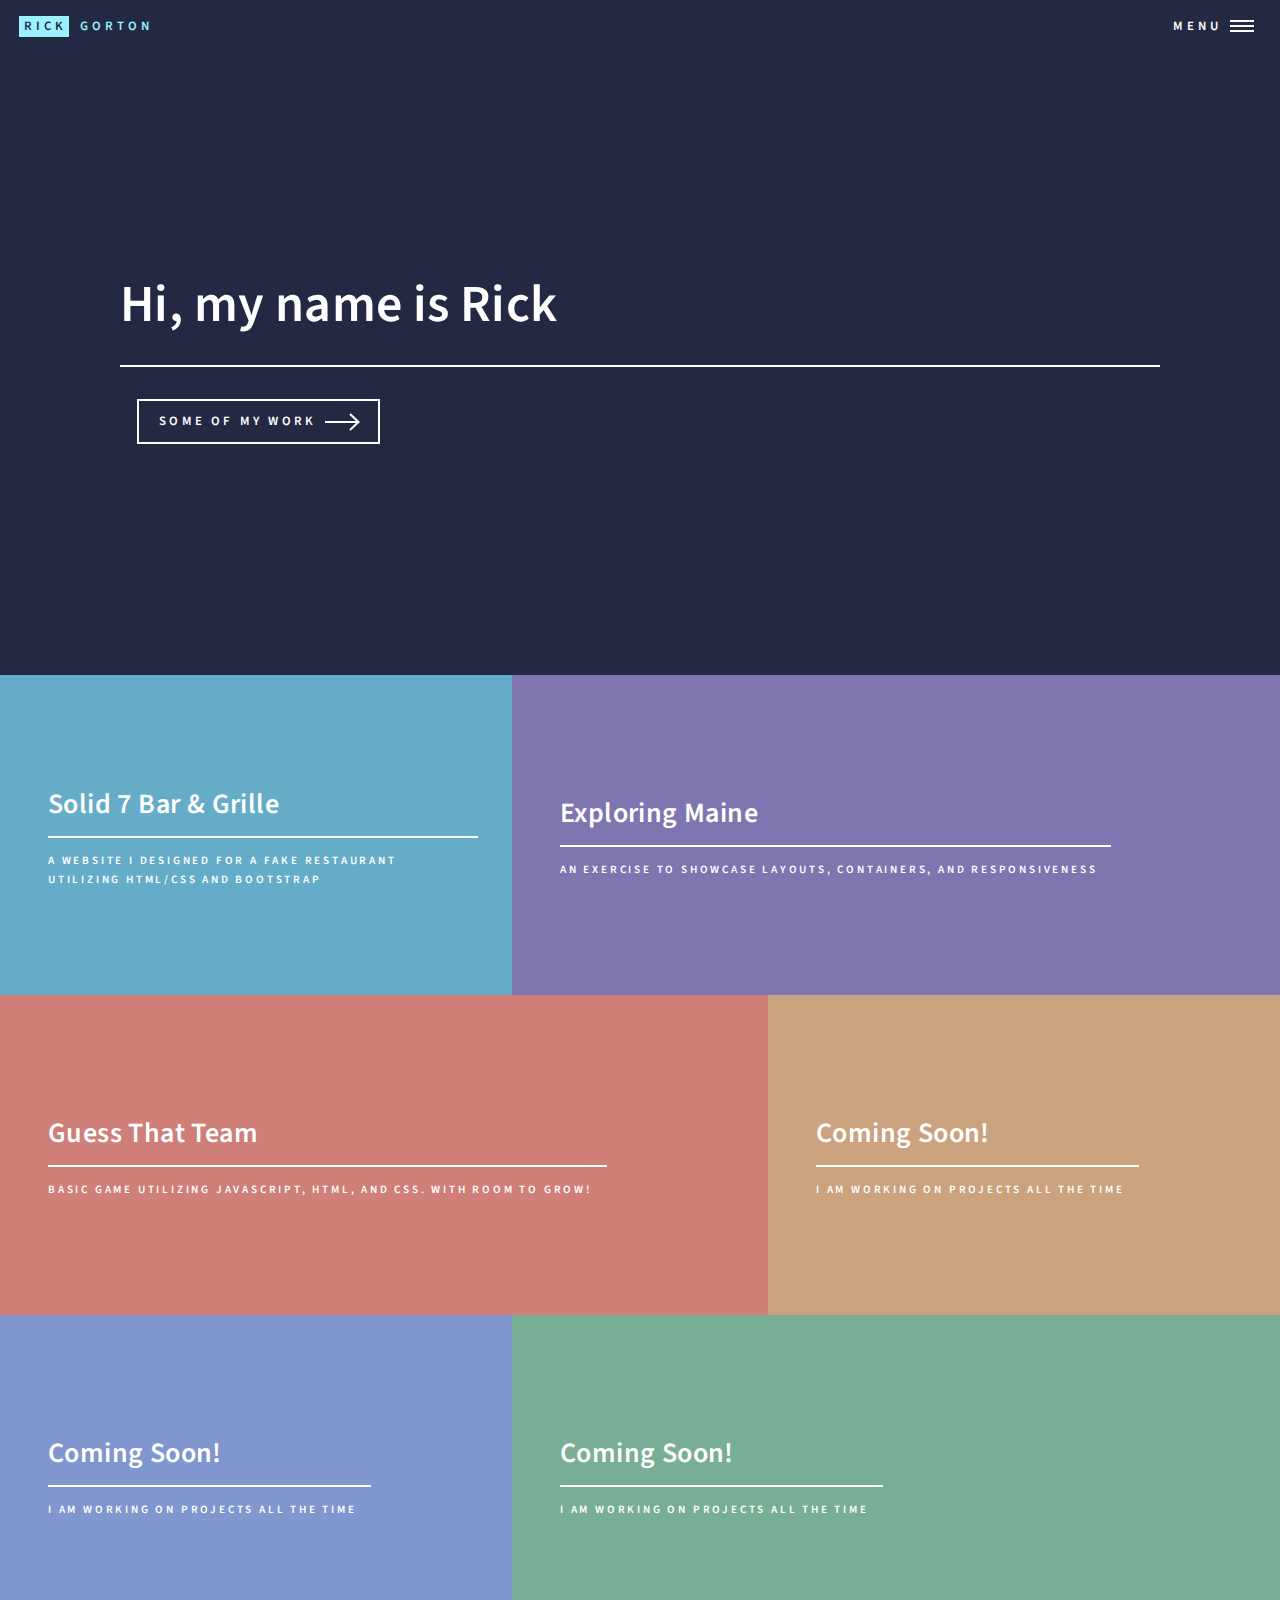
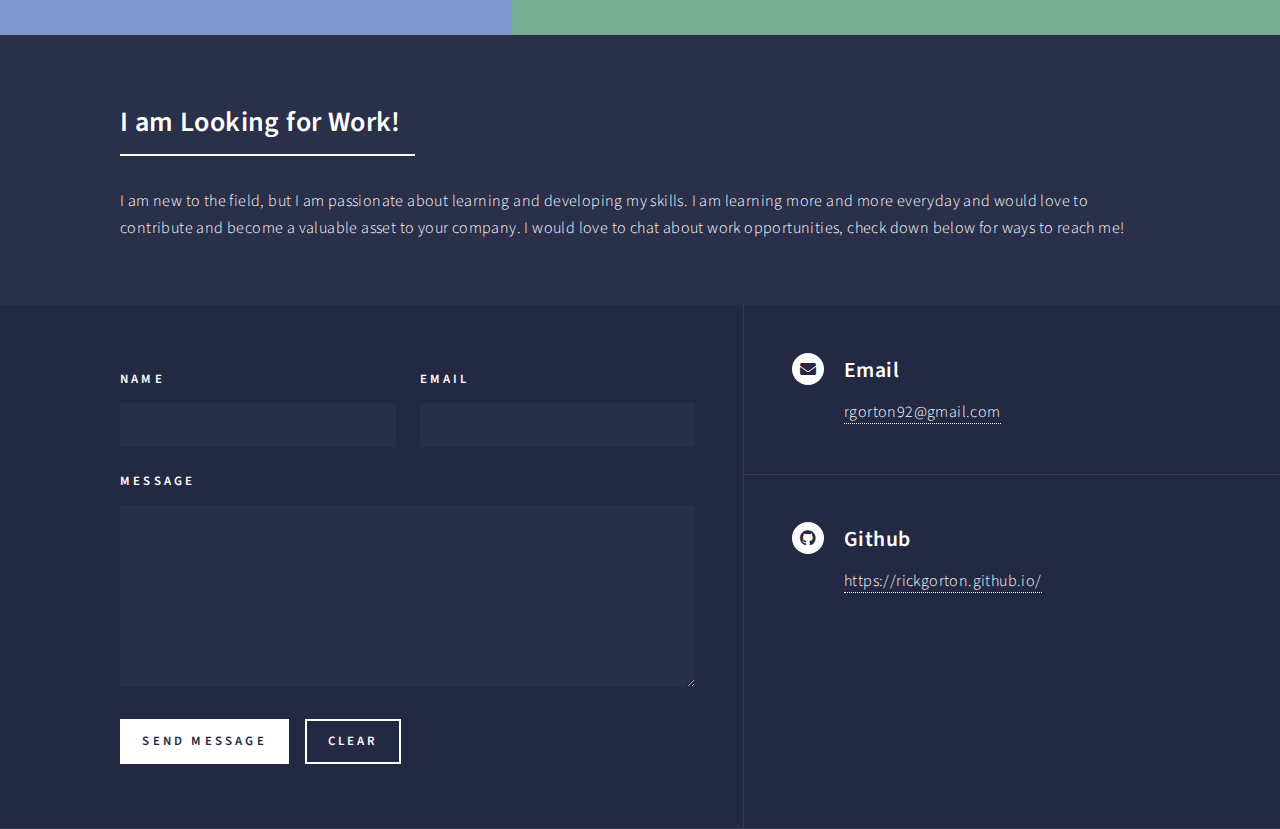
==== commit d416394f: "Update index.html" ====
--- a/index.html
+++ b/index.html
@@ -167,14 +167,7 @@
 							<span><a href="https://rickgorton.github.io/">https://rickgorton.github.io/</a></span>
 						</div>
 					</section>
-					<section>
-						<div class="contact-method">
-							<span class="icon brands alt fa-linkedin-in"></span>
-							<h3>LinkedIn</h3>
-							<span><a
-									href="https://www.linkedin.com/in/richard-gorton-399179238/">https://www.linkedin.com/in/richard-gorton-399179238/</a></span>
-						</div>
-					</section>
+					
 				</section>
 			</div>
 		</section>
